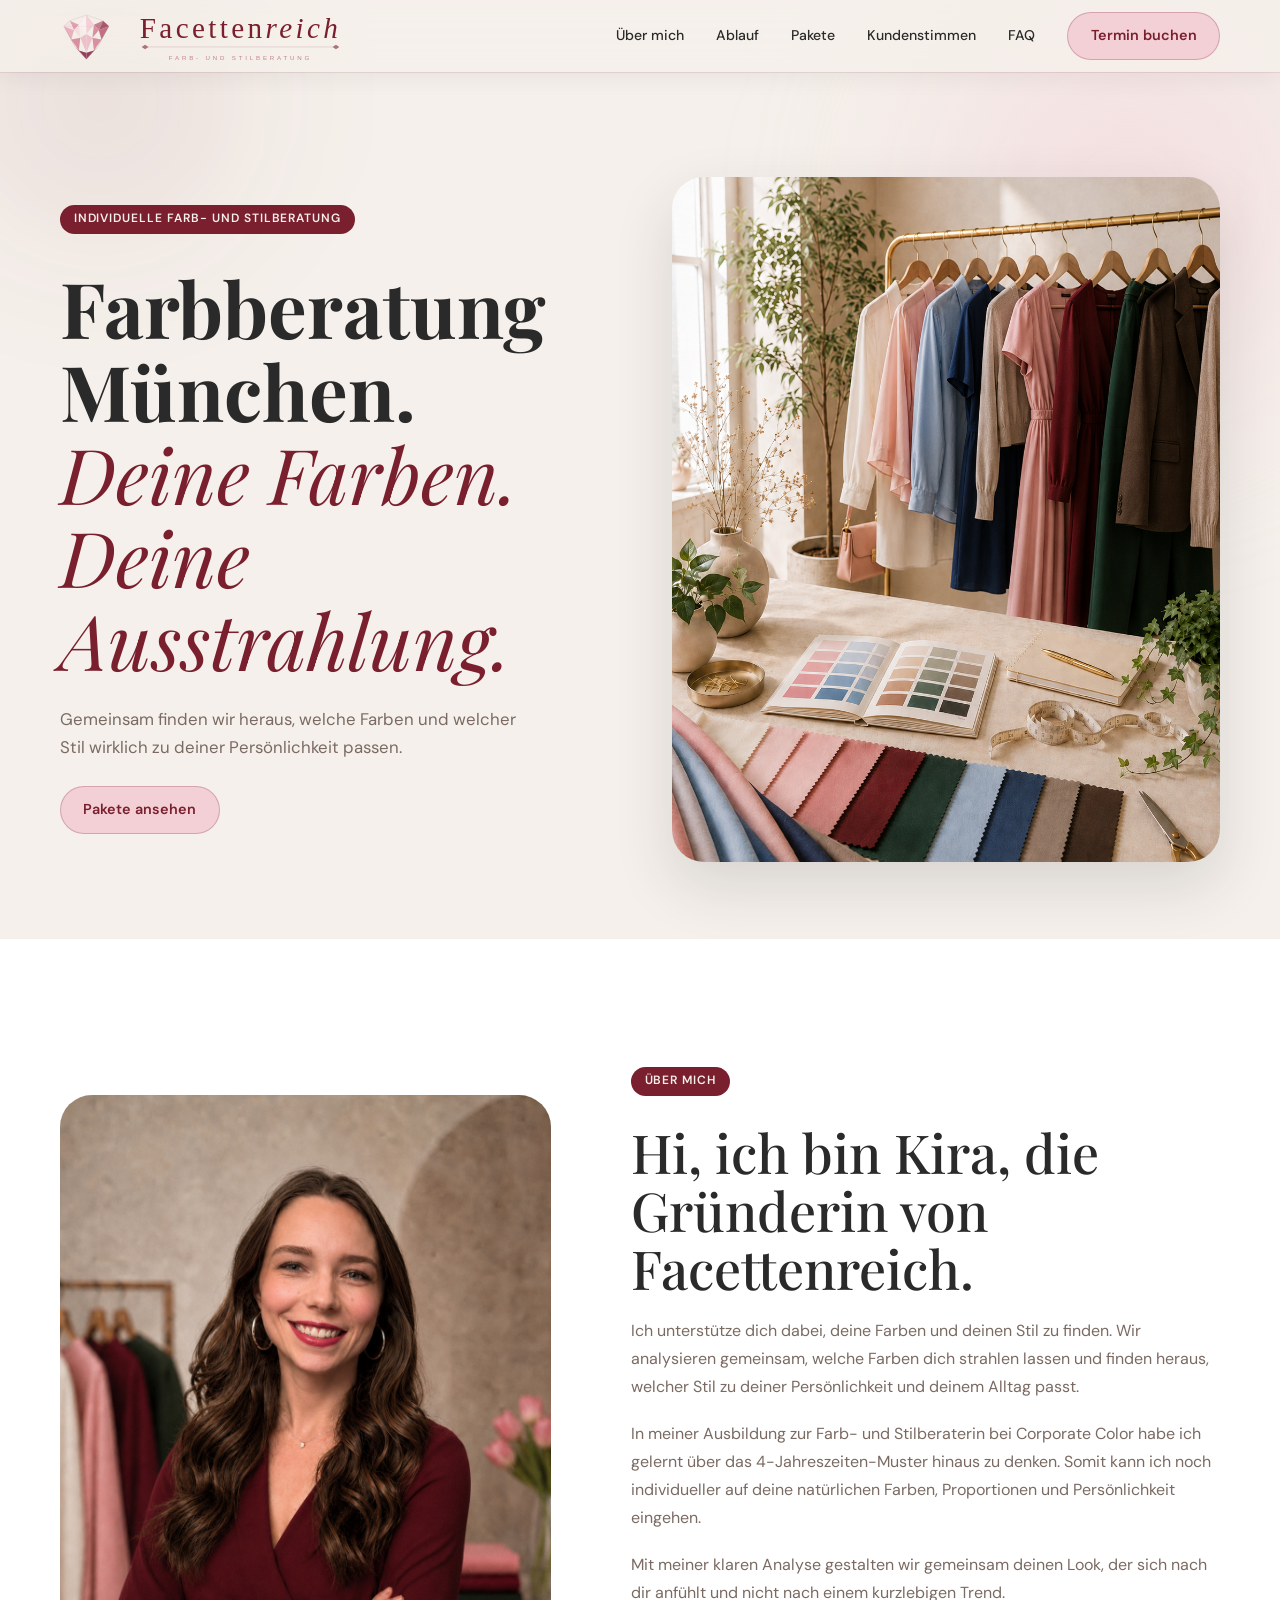
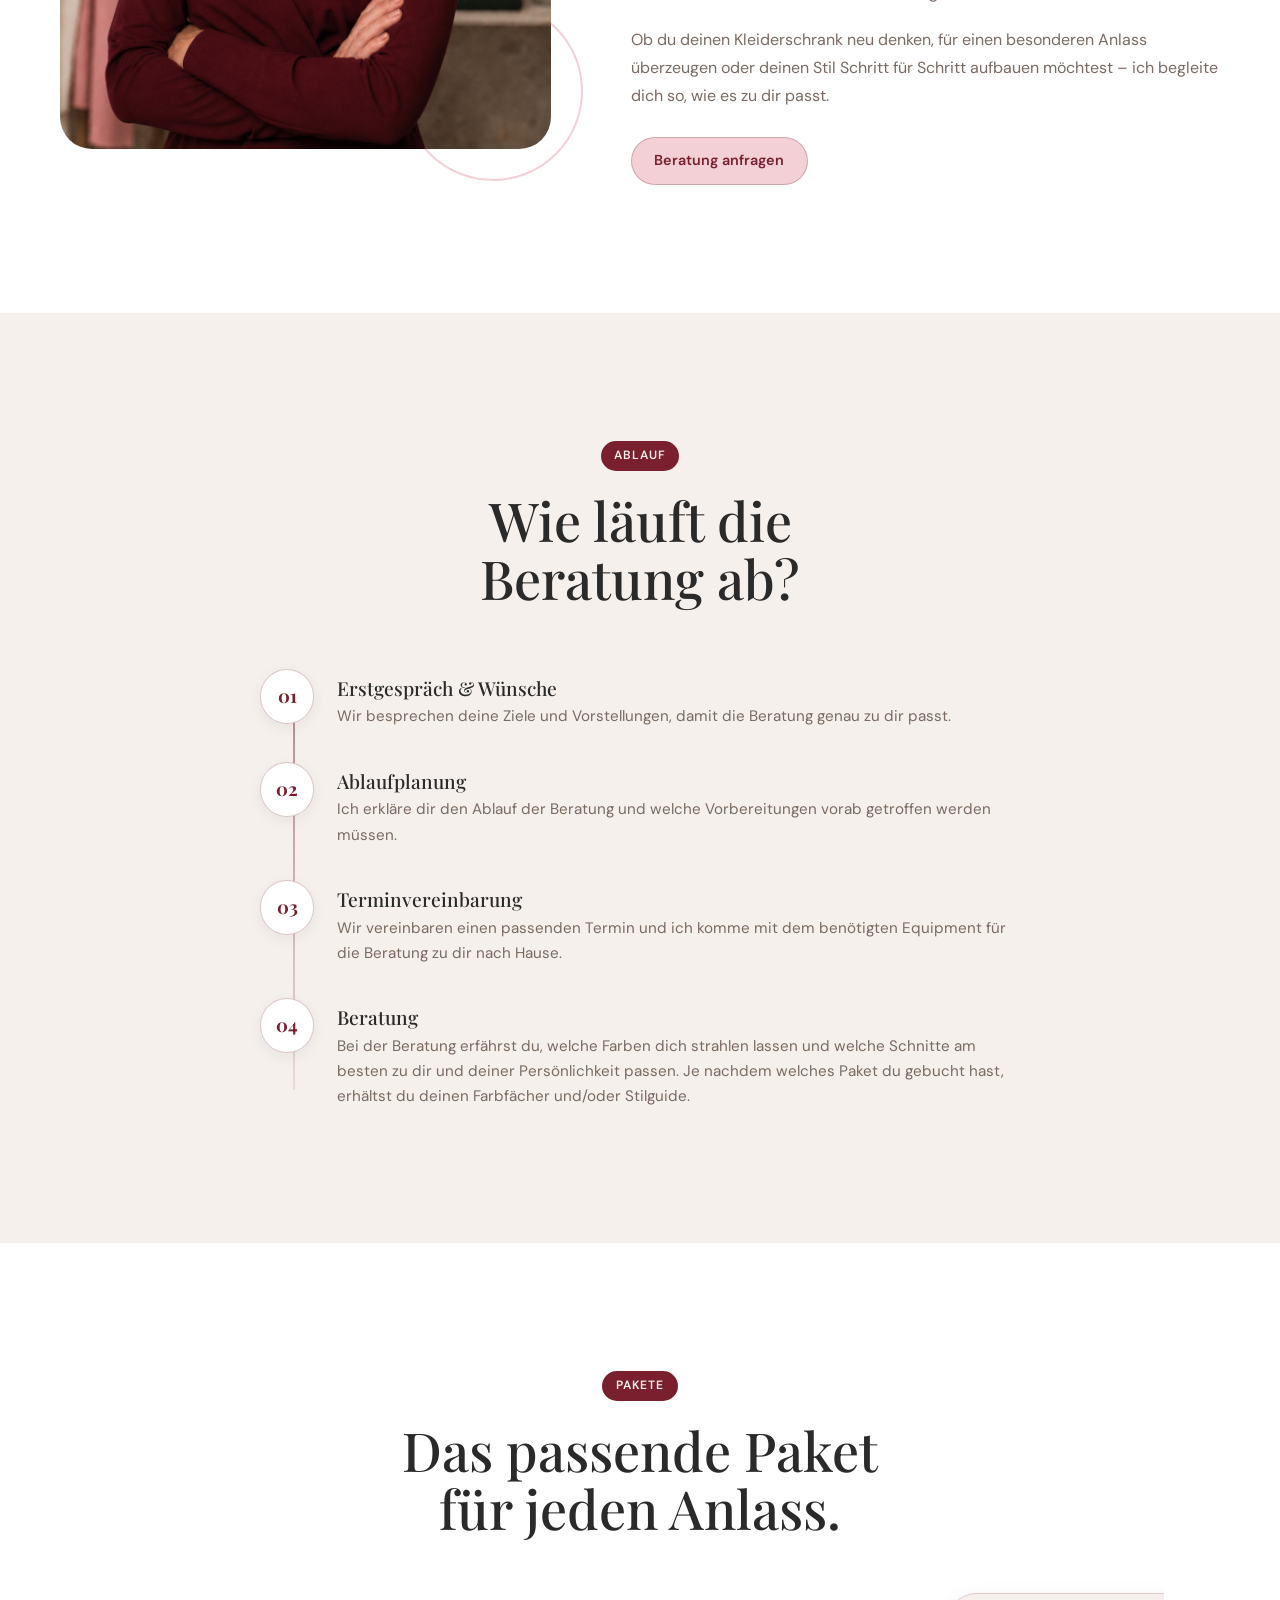
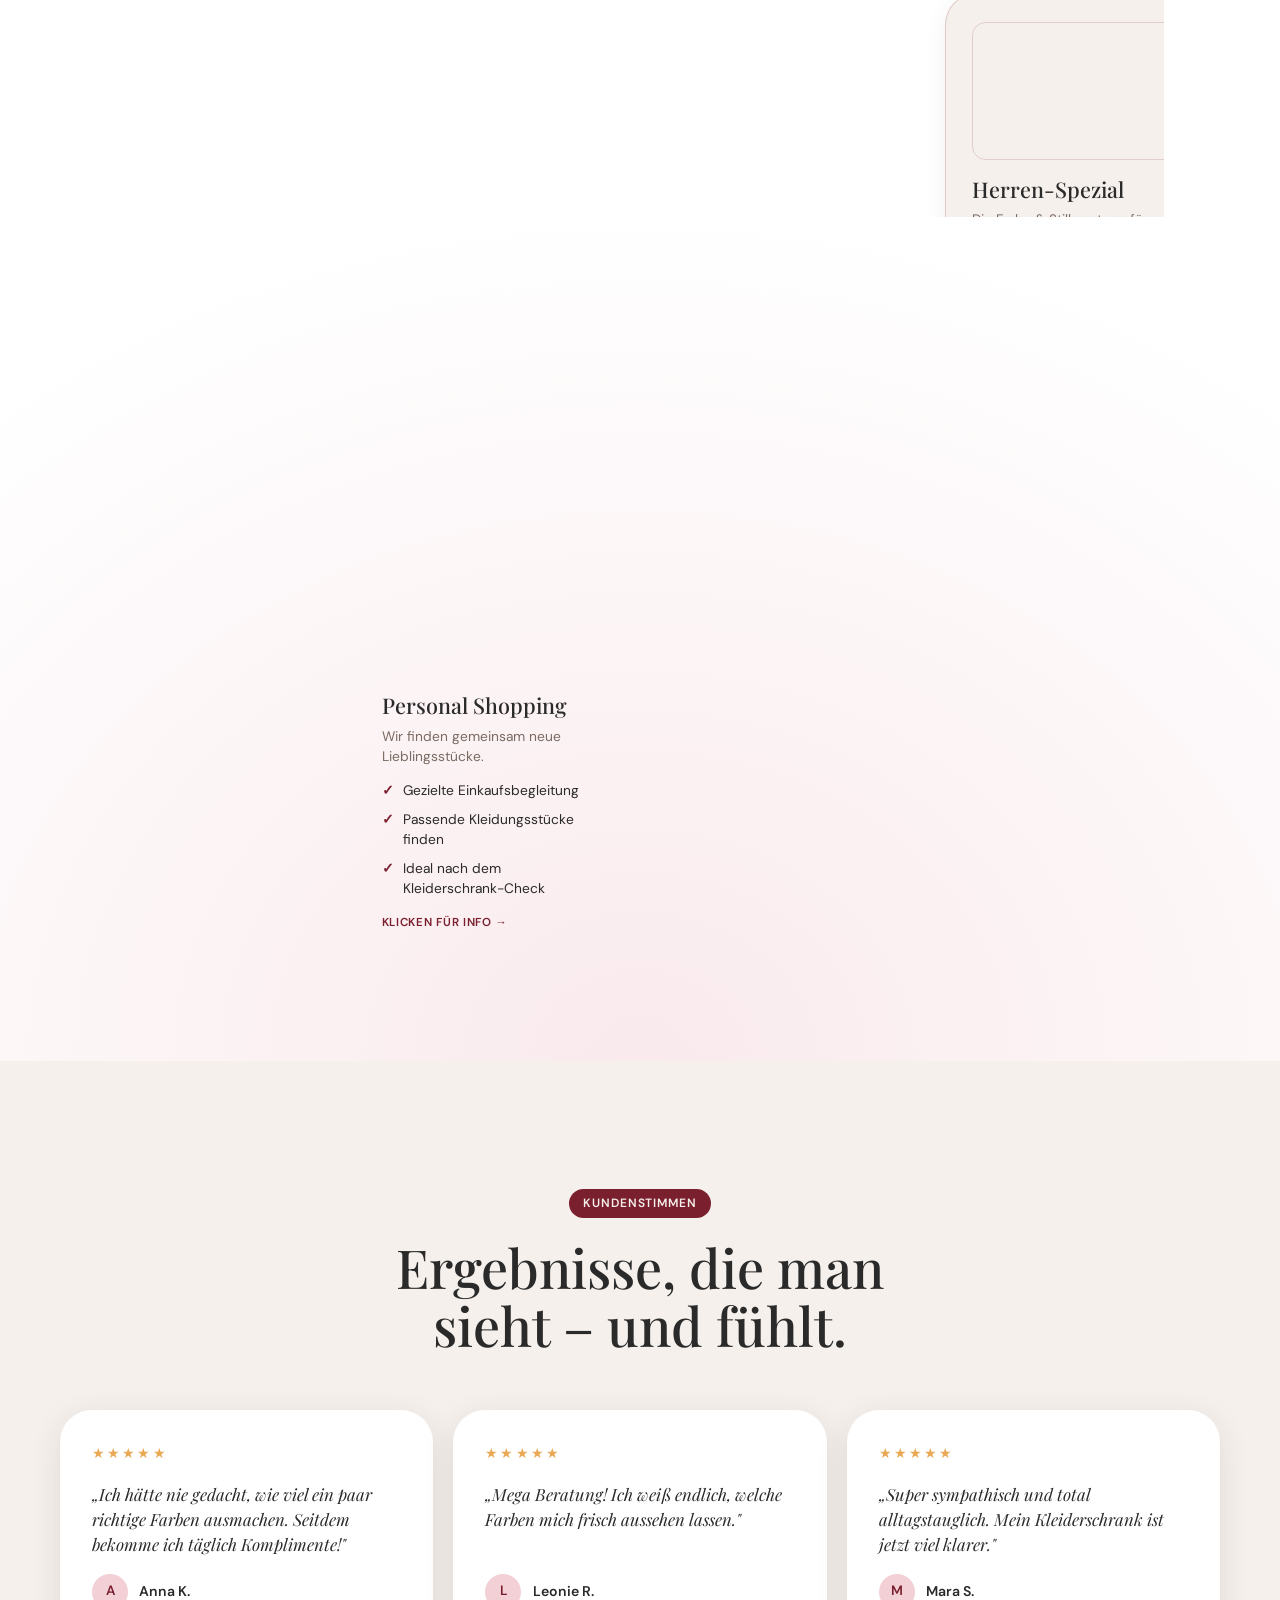
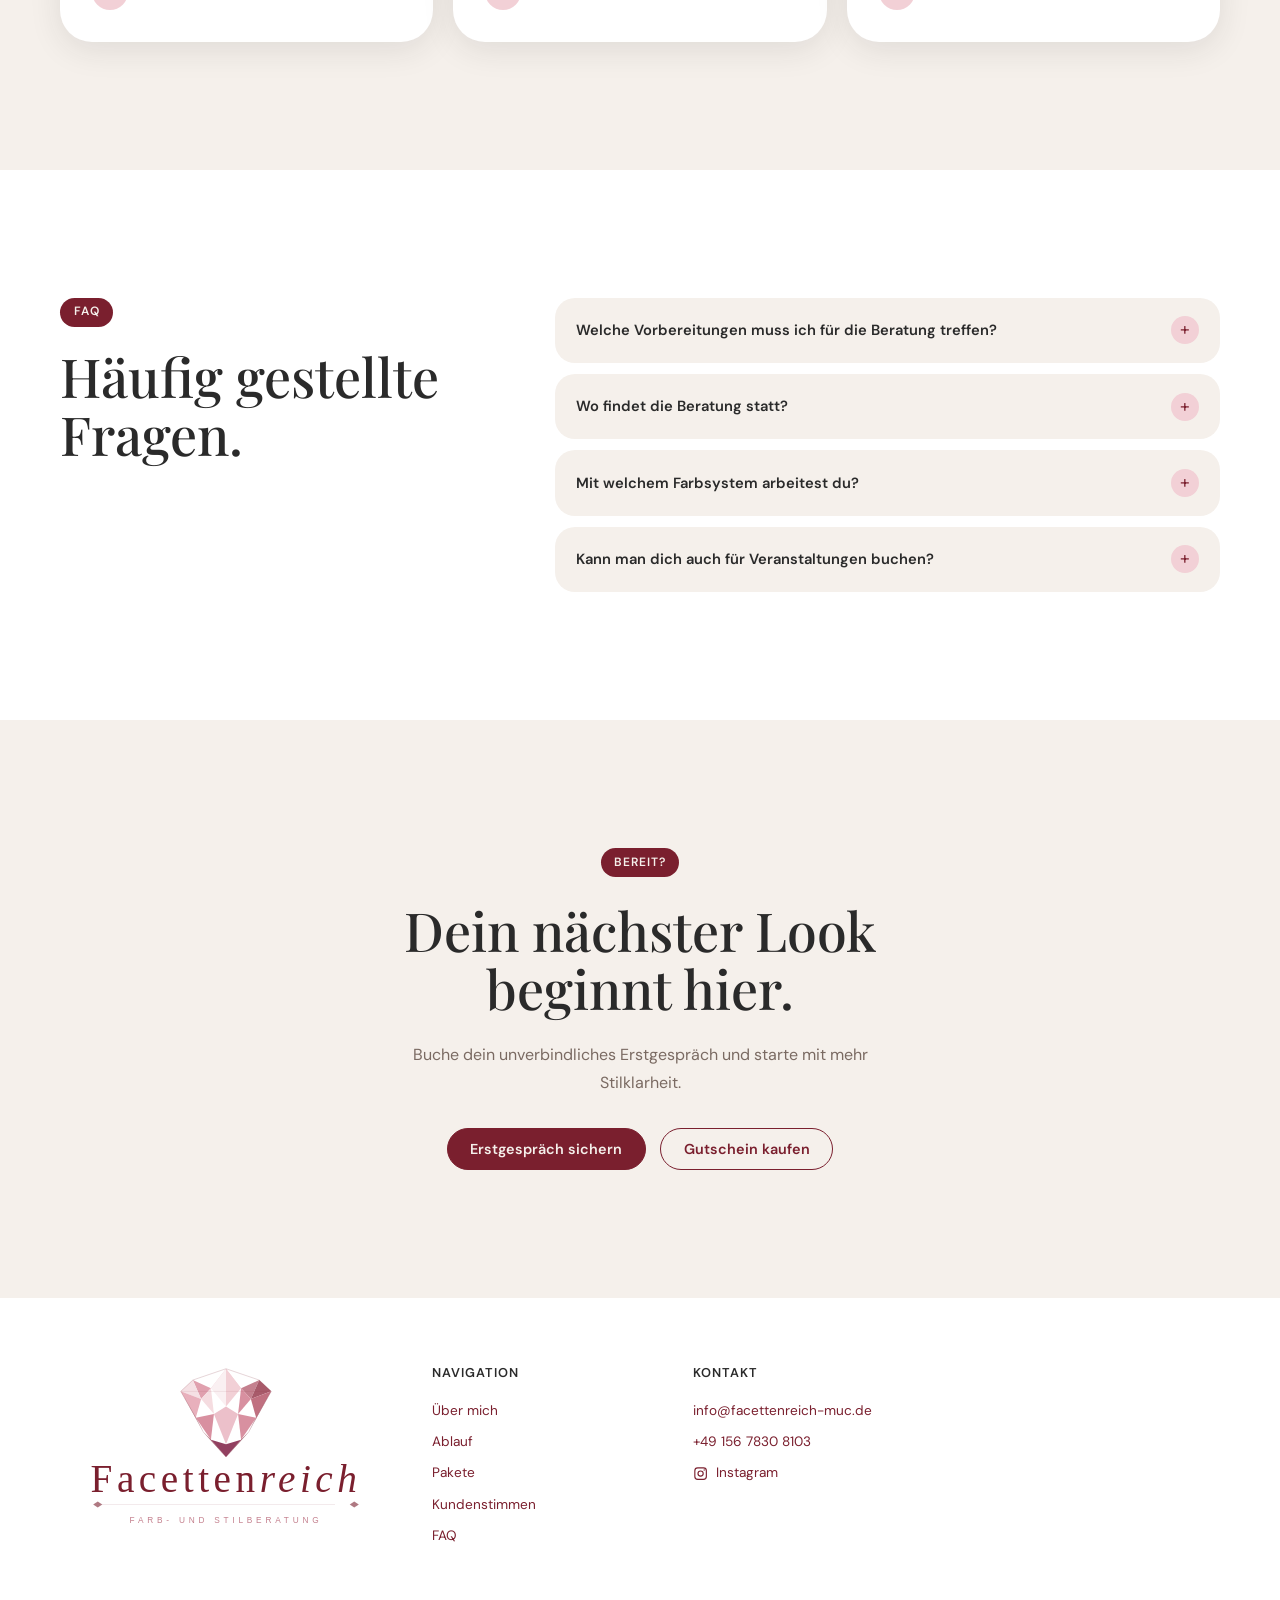
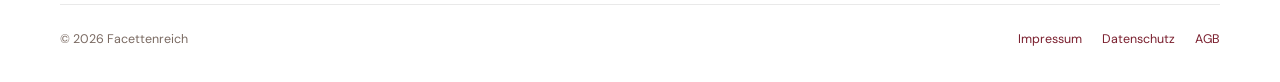
==== index.html @ 670d43af "H1 mit Keyword und Geo-Bezug für lokale Suche Die alte H1 ("Deine Farben. Deine Ausstrahlung.") enth" ====
<!DOCTYPE html>
<html lang="de">
  <head>
    <meta charset="UTF-8" />
    <meta name="viewport" content="width=device-width, initial-scale=1.0" />
    <title>Facettenreich – Farbberatung für deinen Stil | München</title>
    <meta name="description" content="Individuelle Farb- und Stilberatung in München. Kira Wimmers hilft dir, deine persönlichen Farben zu entdecken – mit Farbtyp-Analyse, Stilprofil und konkreten Outfits für deinen Alltag." />
    <meta name="robots" content="index, follow" />
    <meta name="author" content="Kira Wimmers" />
    <meta name="theme-color" content="#ffffff" />
    <link rel="canonical" href="https://www.facettenreich-muc.de/" />
    <link rel="alternate" hreflang="de-DE" href="https://www.facettenreich-muc.de/" />
    <link rel="alternate" hreflang="x-default" href="https://www.facettenreich-muc.de/" />

    <!-- Open Graph -->
    <meta property="og:type" content="website" />
    <meta property="og:url" content="https://www.facettenreich-muc.de/" />
    <meta property="og:site_name" content="Facettenreich" />
    <meta property="og:locale" content="de_DE" />
    <meta property="og:title" content="Facettenreich – Farbberatung für deinen Stil | München" />
    <meta property="og:description" content="Individuelle Farb- und Stilberatung in München. Kira Wimmers hilft dir, deine persönlichen Farben zu entdecken – mit Farbtyp-Analyse, Stilprofil und konkreten Outfits für deinen Alltag." />
    <meta property="og:image" content="https://www.facettenreich-muc.de/pics/header.png" />
    <meta property="og:image:width" content="1200" />
    <meta property="og:image:height" content="630" />
    <meta property="og:image:alt" content="Farbberatung mit Kira Wimmers – Facettenreich München" />

    <!-- Twitter Card -->
    <meta name="twitter:card" content="summary_large_image" />
    <meta name="twitter:title" content="Facettenreich – Farbberatung für deinen Stil | München" />
    <meta name="twitter:description" content="Individuelle Farb- und Stilberatung in München. Kira Wimmers hilft dir, deine persönlichen Farben zu entdecken – mit Farbtyp-Analyse, Stilprofil und konkreten Outfits für deinen Alltag." />
    <meta name="twitter:image" content="https://www.facettenreich-muc.de/pics/header.png" />

    <!-- Strukturierte Daten: LocalBusiness -->
    <script type="application/ld+json">
    {
      "@context": "https://schema.org",
      "@type": "LocalBusiness",
      "@id": "https://www.facettenreich-muc.de/#business",
      "name": "Facettenreich – Farb- und Stilberatung",
      "description": "Individuelle Farb- und Stilberatung in München. Kira Wimmers analysiert deinen Farbtyp und entwickelt ein Stilkonzept, das zu deiner Persönlichkeit und deinem Alltag passt.",
      "url": "https://www.facettenreich-muc.de",
      "image": "https://www.facettenreich-muc.de/pics/header.png",
      "logo": "https://www.facettenreich-muc.de/pics/facettenreich_logo.svg",
      "telephone": "+4915678308103",
      "email": "info@facettenreich-muc.de",
      "priceRange": "€€",
      "founder": {
        "@type": "Person",
        "name": "Kira Wimmers"
      },
      "address": {
        "@type": "PostalAddress",
        "streetAddress": "Steinheilstraße 3",
        "addressLocality": "München",
        "postalCode": "80333",
        "addressCountry": "DE"
      },
      "areaServed": {
        "@type": "City",
        "name": "München"
      },
      "openingHoursSpecification": {
        "@type": "OpeningHoursSpecification",
        "dayOfWeek": ["Monday", "Tuesday", "Wednesday", "Thursday", "Friday", "Saturday"],
        "description": "Termine nach Vereinbarung"
      },
      "sameAs": [
        "https://www.instagram.com/facettenreich_muc"
      ],
      "hasOfferCatalog": {
        "@type": "OfferCatalog",
        "name": "Beratungspakete",
        "itemListElement": [
          { "@type": "Offer", "itemOffered": { "@type": "Service", "name": "Farbberatung" } },
          { "@type": "Offer", "itemOffered": { "@type": "Service", "name": "Stilberatung" } },
          { "@type": "Offer", "itemOffered": { "@type": "Service", "name": "Farb- & Stilberatung" } },
          { "@type": "Offer", "itemOffered": { "@type": "Service", "name": "Herren-Spezial" } },
          { "@type": "Offer", "itemOffered": { "@type": "Service", "name": "Personal Shopping" } },
          { "@type": "Offer", "itemOffered": { "@type": "Service", "name": "Kleiderschrank-Check" } },
          { "@type": "Offer", "itemOffered": { "@type": "Service", "name": "Facettenreich Deluxe" } }
        ]
      }
    }
    </script>

    <!-- Strukturierte Daten: FAQPage -->
    <script type="application/ld+json">
    {
      "@context": "https://schema.org",
      "@type": "FAQPage",
      "mainEntity": [
        {
          "@type": "Question",
          "name": "Welche Vorbereitungen muss ich für die Beratung treffen?",
          "acceptedAnswer": {
            "@type": "Answer",
            "text": "Für eine Farbberatung ist es wichtig, dass du ungeschminkt bist. Außerdem sollte deine natürliche Haut- und Haarfarbe zu sehen sein. Wenn du gefärbte Haare hast, lasse bitte einen Ansatz von mind. 2 cm rauswachsen."
          }
        },
        {
          "@type": "Question",
          "name": "Wo findet die Beratung statt?",
          "acceptedAnswer": {
            "@type": "Answer",
            "text": "Die Beratung findet bei dir zu Hause statt. Ich bringe das erforderliche Equipment mit."
          }
        },
        {
          "@type": "Question",
          "name": "Mit welchem Farbsystem arbeitest du?",
          "acceptedAnswer": {
            "@type": "Answer",
            "text": "Ich arbeite mit einem professionellen System aus 9 Farbtypen und 60 Farbtüchern. Damit gehe ich über die 4-Jahreszeiten-Einteilung hinaus, da die meisten Menschen individuelle Farbmerkmale haben, die nicht klar in diese vier Kategorien einzuordnen sind."
          }
        },
        {
          "@type": "Question",
          "name": "Kann man dich auch für Veranstaltungen buchen?",
          "acceptedAnswer": {
            "@type": "Answer",
            "text": "Ja, ich biete mobile Farbberatung für Events, Feiern und Firmenveranstaltungen an. In einem gemeinsamen Gespräch gehe ich gerne auf deine individuellen Wünsche ein."
          }
        }
      ]
    }
    </script>

    <link rel="icon" href="pics/facettenreich_diamant.svg" type="image/svg+xml" />
    <link rel="preload" as="image" href="pics/header.png" />
    <link rel="stylesheet" href="styles.css" />
    <script defer src="script.js"></script>
  </head>
  <body>

    <!-- HEADER -->
    <header class="header" id="top">
      <div class="wrap header-inner">
        <a class="logo" href="#top" aria-label="Zum Seitenanfang scrollen">
          <img src="pics/facettenreich_diamant.svg" alt="" aria-hidden="true" class="logo-diamant" />
          <img src="pics/facettenreich_schrift.svg" alt="Facettenreich" class="logo-schrift" />
        </a>
        <button class="burger" aria-label="Menü" aria-expanded="false">
          <span></span><span></span>
        </button>
        <nav class="nav" id="nav">
          <a href="#about">Über mich</a>
          <a href="#features">Ablauf</a>
          <a href="#services">Pakete</a>
          <a href="#reviews">Kundenstimmen</a>
          <a href="#faq">FAQ</a>
        </nav>
        <a href="#contact" class="btn btn-pill header-cta">Termin buchen</a>
      </div>
    </header>

    <main>

      <!-- HERO -->
      <section class="hero">
        <div class="hero-blob" aria-hidden="true"></div>
        <div class="hero-blob hero-blob--2" aria-hidden="true"></div>
        <div class="wrap hero-inner">
          <div class="hero-text">
            <span class="tag">Individuelle Farb- und Stilberatung</span>
            <h1>Farbberatung München.<br><em>Deine Farben. Deine Ausstrahlung.</em></h1>
            <p>Gemeinsam finden wir heraus, welche Farben und welcher Stil wirklich zu deiner Persönlichkeit passen.</p>
            <div class="hero-actions">
              <a href="#services" class="btn btn-pill">Pakete ansehen</a>
            </div>
          </div>
          <div class="hero-visual">
            <div class="hero-card hero-card--main">
              <img src="pics/header.png" alt="Kira Wimmers bei der Farbberatung – Facettenreich München" />
            </div>
          </div>
        </div>
      </section>

      <!-- ABOUT -->
      <section class="section about" id="about">
        <div class="wrap about-grid">
          <div class="about-photo reveal">
            <div class="photo-frame">
              <div class="photo-inner">
                <img src="pics/aboutme.png" alt="Porträt der Gründerin von Facettenreich" class="about-photo-image" loading="lazy" decoding="async" width="600" height="800" />
              </div>
              <div class="photo-deco" aria-hidden="true"></div>
            </div>
          </div>
          <div class="about-copy reveal reveal--delay">
            <span class="tag tag--muted">Über mich</span>
            <h2>Hi, ich bin Kira, die Gründerin von Facettenreich.</h2>
            <p>Ich unterstütze dich dabei, deine Farben und deinen Stil zu finden. Wir analysieren gemeinsam, welche Farben dich strahlen lassen und finden heraus, welcher Stil zu deiner Persönlichkeit und deinem Alltag passt.</p>
            <p>In meiner Ausbildung zur Farb- und Stilberaterin bei Corporate Color habe ich gelernt über das 4-Jahreszeiten-Muster hinaus zu denken. Somit kann ich noch individueller auf deine natürlichen Farben, Proportionen und Persönlichkeit eingehen.</p>
            <p>Mit meiner klaren Analyse gestalten wir gemeinsam deinen Look, der sich nach dir anfühlt und nicht nach einem kurzlebigen Trend.</p>
            <p>Ob du deinen Kleiderschrank neu denken, für einen besonderen Anlass überzeugen oder deinen Stil Schritt für Schritt aufbauen möchtest – ich begleite dich so, wie es zu dir passt.</p>
            <div class="about-actions">
              <a href="#" class="btn btn-pill flip-anfrage" data-package="Allgemeine Beratung">Beratung anfragen</a>
            </div>
          </div>
        </div>
      </section>

      <!-- ABLAUF (vorher: features) -->
      <section class="section features" id="features">
        <div class="wrap">
          <div class="section-head reveal">
            <span class="tag tag--muted">Ablauf</span>
            <h2>Wie läuft die<br>Beratung ab?</h2>
          </div>
          <ol class="ablauf-list reveal">
            <li class="ablauf-item">
              <span class="ablauf-num">01</span>
              <div class="ablauf-text">
                <h3>Erstgespräch & Wünsche</h3>
                <p>Wir besprechen deine Ziele und Vorstellungen, damit die Beratung genau zu dir passt.</p>
              </div>
            </li>
            <li class="ablauf-item">
              <span class="ablauf-num">02</span>
              <div class="ablauf-text">
                <h3>Ablaufplanung</h3>
                <p>Ich erkläre dir den Ablauf der Beratung und welche Vorbereitungen vorab getroffen werden müssen.</p>
              </div>
            </li>
            <li class="ablauf-item">
              <span class="ablauf-num">03</span>
              <div class="ablauf-text">
                <h3>Terminvereinbarung</h3>
                <p>Wir vereinbaren einen passenden Termin und ich komme mit dem benötigten Equipment für die Beratung zu dir nach Hause.</p>
              </div>
            </li>
            <li class="ablauf-item">
              <span class="ablauf-num">04</span>
              <div class="ablauf-text">
                <h3>Beratung</h3>
                <p>Bei der Beratung erfährst du, welche Farben dich strahlen lassen und welche Schnitte am besten zu dir und deiner Persönlichkeit passen. Je nachdem welches Paket du gebucht hast, erhältst du deinen Farbfächer und/oder Stilguide.</p>
              </div>
            </li>
          </ol>
        </div>
      </section>

      <!-- PAKETE (vorher: Angebot) -->
      <section class="section services" id="services">
        <div class="wrap">
          <div class="section-head reveal">
            <span class="tag tag--muted">Pakete</span>
            <h2>Das passende Paket<br>für jeden Anlass.</h2>
          </div>
          <div class="flip-grid reveal">

            <!-- Farbberatung -->
            <div class="flip-card" data-package="Farbberatung">
              <div class="flip-inner">
                <div class="flip-front">
                  <div class="flip-front-content">
                    <img src="pics/farbberatung.png" alt="Farbberatung" class="flip-front-image" loading="lazy" decoding="async" />
                    <h3>Farbberatung</h3>
                    <p class="flip-front-tagline">Lerne, welche Farben dich strahlen lassen.</p>
                    <ul class="flip-front-list">
                      <li>Professionelle Farbtyp-Analyse</li>
                      <li>Klares Farbsystem für den Alltag</li>
                      <li>Farbfächer inklusive</li>
                    </ul>
                    <span class="flip-hint">Klicken für Info →</span>
                  </div>
                </div>
                <div class="flip-back">
                  <h3 class="flip-back-title">Farbberatung</h3>
                  <p class="flip-back-desc">Bei der Farbberatung wird dein Farbtyp analysiert und ich zeige dir, welche Töne dich strahlen lassen. Du gehst mit einem klaren Farbsystem und deinem Farbfächer nach Hause, sodass du deine Erkenntnisse sofort im Alltag anwenden kannst.</p>
                  <div class="flip-back-meta">
                    <span class="flip-back-price">Auf Anfrage</span>
                    <span class="flip-back-duration">90–120 Min. · inkl. Farbfächer</span>
                  </div>
                  <button type="button" class="btn btn-pill btn--accent flip-anfrage" data-package="Farbberatung">Anfragen</button>
                </div>
              </div>
            </div>

            <!-- Stilberatung -->
            <div class="flip-card" data-package="Stilberatung">
              <div class="flip-inner">
                <div class="flip-front">
                  <div class="flip-front-content">
                    <img src="pics/stilberatung.png" alt="Stilberatung" class="flip-front-image" loading="lazy" decoding="async" />
                    <h3>Stilberatung</h3>
                    <p class="flip-front-tagline">Lerne deinen perfekten Stil kennen.</p>
                    <ul class="flip-front-list">
                      <li>Figur- & Proportionsanalyse</li>
                      <li>Materialkunde & Stilrichtung</li>
                      <li>Klare Stilidentität</li>
                    </ul>
                    <span class="flip-hint">Klicken für Info →</span>
                  </div>
                </div>
                <div class="flip-back">
                  <h3 class="flip-back-title">Stilberatung</h3>
                  <p class="flip-back-desc">Wir verbinden Figur, Proportionen, Materialien und Stilrichtung zu einem stimmigen Gesamtbild. Das Ergebnis ist eine klare Stilidentität, die du im Alltag sofort nutzen kannst.</p>
                  <div class="flip-back-meta">
                    <span class="flip-back-price">Auf Anfrage</span>
                    <span class="flip-back-duration">90–120 Min. · inkl. persönlicher Stilguide</span>
                  </div>
                  <button type="button" class="btn btn-pill btn--accent flip-anfrage" data-package="Stilberatung">Anfragen</button>
                </div>
              </div>
            </div>

            <!-- Farb- und Stilberatung -->
            <div class="flip-card" data-package="Farb- & Stilberatung">
              <div class="flip-inner">
                <div class="flip-front flip-front--featured">
                  <div class="flip-front-content">
                    <img src="pics/farb_stil.png" alt="Farb- und Stilberatung" class="flip-front-image" loading="lazy" decoding="async" />
                    <h3>Farb- & Stilberatung</h3>
                    <p class="flip-front-tagline">Finde deine Farben und deinen Stil.</p>
                    <ul class="flip-front-list">
                      <li>Das optimale Gesamtpaket</li>
                      <li>Farben + Stilkonzept kombiniert</li>
                      <li>Auf deinen Alltag zugeschnitten</li>
                    </ul>
                    <span class="flip-hint">Klicken für Info →</span>
                  </div>
                </div>
                <div class="flip-back">
                  <h3 class="flip-back-title">Farb- & Stilberatung</h3>
                  <p class="flip-back-desc">Das optimale Gesamtpaket. Hier verbinden wir deine idealen Farben mit einem Stilkonzept, das zu deiner Figur, deinem Alltag und deiner Ausstrahlung passt.</p>
                  <div class="flip-back-meta">
                    <span class="flip-back-price">Auf Anfrage</span>
                    <span class="flip-back-duration">3–4 Std.</span>
                  </div>
                  <button type="button" class="btn btn-pill btn--accent flip-anfrage" data-package="Farb- & Stilberatung">Anfragen</button>
                </div>
              </div>
            </div>

            <!-- Herren-Spezial -->
            <div class="flip-card" data-package="Herren-Spezial">
              <div class="flip-inner">
                <div class="flip-front">
                  <div class="flip-front-content">
                    <img src="pics/herren.png" alt="Herren-Spezial" class="flip-front-image" loading="lazy" decoding="async" />
                    <h3>Herren-Spezial</h3>
                    <p class="flip-front-tagline">Die Farb- & Stilberatung für Männer.</p>
                    <ul class="flip-front-list">
                      <li>Business, Casual & Freizeit</li>
                      <li>Farbempfehlungen & Passformen</li>
                      <li>Kombinationsmöglichkeiten</li>
                    </ul>
                    <span class="flip-hint">Klicken für Info →</span>
                  </div>
                </div>
                <div class="flip-back">
                  <h3 class="flip-back-title">Herren-Spezial</h3>
                  <p class="flip-back-desc">Ob Business, smart casual oder Freizeit: Du erhältst Empfehlungen zu Farben, Passformen und Kombinationsmöglichkeiten – abgestimmt auf deinen Alltag.</p>
                  <div class="flip-back-meta">
                    <span class="flip-back-price">Auf Anfrage</span>
                    <span class="flip-back-duration">2–3 Std. · inkl. Farbfächer</span>
                  </div>
                  <button type="button" class="btn btn-pill btn--accent flip-anfrage" data-package="Herren-Spezial">Anfragen</button>
                </div>
              </div>
            </div>

            <!-- Kleiderschrank-Check -->
            <div class="flip-card" data-package="Kleiderschrank-Check">
              <div class="flip-inner">
                <div class="flip-front">
                  <div class="flip-front-content">
                    <span class="flip-badge flip-badge--soft">Add-on</span>
                    <img src="pics/schrank.png" alt="Kleiderschrank Check" class="flip-front-image" loading="lazy" decoding="async" />
                    <h3>Kleiderschrank-Check</h3>
                    <p class="flip-front-tagline">Dein Schrank: neu gedacht.</p>
                    <ul class="flip-front-list">
                      <li>Gemeinsam ausmisten & ordnen</li>
                      <li>Kleidungslücken erkennen</li>
                      <li>Neue Kombinationen entdecken</li>
                    </ul>
                    <span class="flip-hint">Klicken für Info →</span>
                  </div>
                </div>
                <div class="flip-back">
                  <h3 class="flip-back-title">Kleiderschrank-Check</h3>
                  <p class="flip-back-desc">Wir sortieren gemeinsam aus, erkennen Lücken und entdecken neue Kombinationen aus vorhandenen Teilen. So entsteht wieder Ordnung im Schrank und Klarheit beim täglichen Anziehen.</p>
                  <div class="flip-back-meta">
                    <span class="flip-back-price">Auf Anfrage</span>
                  </div>
                  <button type="button" class="btn btn-pill btn--accent flip-anfrage" data-package="Kleiderschrank-Check">Anfragen</button>
                </div>
              </div>
            </div>

            <!-- Personal Shopping -->
            <div class="flip-card" data-package="Personal Shopping">
              <div class="flip-inner">
                <div class="flip-front">
                  <div class="flip-front-content">
                    <span class="flip-badge flip-badge--soft">Add-on</span>
                    <img src="pics/shopping.png" alt="Personal Shopping" class="flip-front-image" loading="lazy" decoding="async" />
                    <h3>Personal Shopping</h3>
                    <p class="flip-front-tagline">Wir finden gemeinsam neue Lieblingsstücke.</p>
                    <ul class="flip-front-list">
                      <li>Gezielte Einkaufsbegleitung</li>
                      <li>Passende Kleidungsstücke finden</li>
                      <li>Ideal nach dem Kleiderschrank-Check</li>
                    </ul>
                    <span class="flip-hint">Klicken für Info →</span>
                  </div>
                </div>
                <div class="flip-back">
                  <h3 class="flip-back-title">Personal Shopping</h3>
                  <p class="flip-back-desc">Nachdem wir deine Farben und deinen Stil herausgearbeitet haben, gehen wir gemeinsam auf die Suche nach passenden Kleidungsstücken. Die perfekte Ergänzung zum Kleiderschrank-Check.</p>
                  <div class="flip-back-meta">
                    <span class="flip-back-price">Auf Anfrage</span>
                  </div>
                  <button type="button" class="btn btn-pill btn--accent flip-anfrage" data-package="Personal Shopping">Anfragen</button>
                </div>
              </div>
            </div>

            <!-- Sonderformate -->
            <div class="flip-card" data-package="Sonderformate">
              <div class="flip-inner">
                <div class="flip-front">
                  <div class="flip-front-content">
                    <span class="flip-badge flip-badge--soft">Spezial</span>
                    <img src="pics/jga.png" alt="Sonderformate" class="flip-front-image" loading="lazy" decoding="async" />
                    <h3>Sonderformate</h3>
                    <p class="flip-front-tagline">Gruppen- & Eventformate auf Maß.</p>
                    <ul class="flip-front-list">
                      <li>JGA & Mädelsabend</li>
                      <li>Mutter-Tochter-Tag</li>
                      <li>Firmenfeier & Team-Events</li>
                    </ul>
                    <span class="flip-hint">Klicken für Info →</span>
                  </div>
                </div>
                <div class="flip-back">
                  <h3 class="flip-back-title">Sonderformate</h3>
                  <p class="flip-back-desc">Ob JGA, Mädelsabend, Mutter-Tochter-Tag oder Firmenfeier: Auf Wunsch gestalte ich auch Gruppen- und Sonderformate. Dein Anlass ist besonders? Dann passt das Format sich an – nicht umgekehrt.</p>
                  <div class="flip-back-meta">
                    <span class="flip-back-price">Auf Anfrage</span>
                  </div>
                  <button type="button" class="btn btn-pill btn--accent flip-anfrage" data-package="Sonderformate">Anfragen</button>
                </div>
              </div>
            </div>

            <!-- Facettenreich Deluxe -->
            <div class="flip-card" data-package="Facettenreich Deluxe">
              <div class="flip-inner">
                <div class="flip-front flip-front--premium">
                  <div class="flip-front-content">
                    <span class="flip-badge">Premium</span>
                    <img src="pics/spezial.png" alt="Facettenreich Deluxe" class="flip-front-image" loading="lazy" decoding="async" />
                    <h3>Facettenreich Deluxe</h3>
                    <p class="flip-front-tagline">Das große Verwandlungspaket.</p>
                    <ul class="flip-front-list">
                      <li>Farb- & Stilanalyse</li>
                      <li>Kleiderschrank-Check</li>
                      <li>Persönliche Einkaufsbegleitung</li>
                    </ul>
                    <span class="flip-hint">Klicken für Info →</span>
                  </div>
                </div>
                <div class="flip-back">
                  <h3 class="flip-back-title">Facettenreich Deluxe</h3>
                  <p class="flip-back-desc">Dein Komplettprogramm für einen neuen Auftritt. Farb- & Stilanalyse, Kleiderschrank-Check und persönliche Einkaufsbegleitung – verteilt auf 3 Termine, damit alles in Ruhe wirken kann.</p>
                  <div class="flip-back-meta">
                    <span class="flip-back-price">Auf Anfrage</span>
                    <span class="flip-back-duration">3 Termine · ca. 8–10 Std. · inkl. Farbfächer, Stilguide & Einkaufsbegleitung</span>
                  </div>
                  <button type="button" class="btn btn-pill btn--accent flip-anfrage" data-package="Facettenreich Deluxe">Anfragen</button>
                </div>
              </div>
            </div>

          </div>
        </div>
      </section>

      <!-- TESTIMONIALS -->
      <section class="section reviews" id="reviews">
        <div class="wrap">
          <div class="section-head reveal">
            <span class="tag tag--muted">Kundenstimmen</span>
            <h2>Ergebnisse, die man<br>sieht – und fühlt.</h2>
          </div>
          <div class="reviews-grid">
            <article class="review-card reveal">
              <p class="stars">★★★★★</p>
              <blockquote>„Ich hätte nie gedacht, wie viel ein paar richtige Farben ausmachen. Seitdem bekomme ich täglich Komplimente!"</blockquote>
              <div class="review-author">
                <div class="review-avatar">A</div>
                <div>
                  <strong>Anna K.</strong>
                </div>
              </div>
            </article>
            <article class="review-card reveal reveal--delay">
              <p class="stars">★★★★★</p>
              <blockquote>„Mega Beratung! Ich weiß endlich, welche Farben mich frisch aussehen lassen."</blockquote>
              <div class="review-author">
                <div class="review-avatar">L</div>
                <div>
                  <strong>Leonie R.</strong>
                </div>
              </div>
            </article>
            <article class="review-card reveal reveal--delay2">
              <p class="stars">★★★★★</p>
              <blockquote>„Super sympathisch und total alltagstauglich. Mein Kleiderschrank ist jetzt viel klarer."</blockquote>
              <div class="review-author">
                <div class="review-avatar">M</div>
                <div>
                  <strong>Mara S.</strong>
                </div>
              </div>
            </article>
          </div>
        </div>
      </section>

      <!-- FAQ -->
      <section class="section faq" id="faq">
        <div class="wrap faq-inner">
          <div class="section-head section-head--left reveal">
            <span class="tag tag--muted">FAQ</span>
            <h2>Häufig gestellte<br>Fragen.</h2>
          </div>
          <div class="faq-list">
            <details class="reveal">
              <summary>Welche Vorbereitungen muss ich für die Beratung treffen?</summary>
              <p>Für eine Farbberatung ist es wichtig, dass du ungeschminkt bist. Außerdem sollte deine natürliche Haut- und Haarfarbe zu sehen sein. Wenn du gefärbte Haare hast, lasse bitte einen Ansatz von mind. 2cm rauswachsen.</p>
            </details>
            <details class="reveal">
              <summary>Wo findet die Beratung statt?</summary>
              <p>Die Beratung findet bei dir zu Hause statt. Ich bringe das erforderliche Equipment mit.</p>
            </details>
            <details class="reveal">
              <summary>Mit welchem Farbsystem arbeitest du?</summary>
              <p>Ich arbeite mit einem professionellen System aus 9 Farbtypen und 60 Farbtüchern. Damit gehe ich über die 4-Jahreszeiten-Einteilung hinaus, da die meisten Menschen individuelle Farbmerkmale haben, die nicht klar in diese vier Kategorien einzuordnen sind.</p>
            </details>
            <details class="reveal">
              <summary>Kann man dich auch für Veranstaltungen buchen?</summary>
              <p>Ja, ich biete mobile Farbberatung für Events, Feiern und Firmenveranstaltungen an. In einem gemeinsamen Gespräch gehe ich gerne auf deine individuellen Wünsche ein.</p>
            </details>
          </div>
        </div>
      </section>

      <!-- FINAL CTA -->
      <section class="cta-section" id="contact">
        <div class="cta-blob" aria-hidden="true"></div>
        <div class="wrap cta-inner">
          <span class="tag">Bereit?</span>
          <h2>Dein nächster Look<br>beginnt hier.</h2>
          <p>Buche dein unverbindliches Erstgespräch und starte mit mehr Stilklarheit.</p>
          <div class="cta-actions">
            <button type="button" class="btn btn-pill btn--dark flip-anfrage" id="open-contact-modal" data-package="Erstgespräch">Erstgespräch sichern</button>
            <button type="button" class="btn btn-pill btn--ghost-light flip-anfrage" data-package="Gutschein">Gutschein kaufen</button>
          </div>
        </div>
      </section>

    </main>

    <!-- ANFRAGE MODAL (Auswahl Kontaktart) -->
    <div class="modal" id="anfrage-modal" aria-hidden="true">
      <div class="modal-backdrop" data-close-anfrage></div>
      <section class="modal-card modal-card--anfrage" role="dialog" aria-modal="true" aria-labelledby="anfrage-modal-title">
        <button type="button" class="modal-close" aria-label="Schließen" data-close-anfrage>×</button>
        <h3 id="anfrage-modal-title">Anfrage für<br><em id="anfrage-paket-name">Paket</em></h3>
        <p>Wie möchtest du Kontakt aufnehmen?</p>
        <div class="anfrage-options">
          <button type="button" class="anfrage-option" data-anfrage-method="mail">
            <span class="anfrage-option-icon" aria-hidden="true">✉</span>
            <span class="anfrage-option-text">
              <strong>Per E-Mail</strong>
              <span>Über das Kontaktformular</span>
            </span>
          </button>
          <button type="button" class="anfrage-option" data-anfrage-method="phone">
            <span class="anfrage-option-icon" aria-hidden="true">☎</span>
            <span class="anfrage-option-text">
              <strong>Per Telefon</strong>
              <span id="anfrage-phone-label">Nummer anzeigen</span>
            </span>
          </button>
          <button type="button" class="anfrage-option" data-anfrage-method="whatsapp">
            <span class="anfrage-option-icon anfrage-option-icon--whatsapp" aria-hidden="true">
              <svg viewBox="0 0 24 24" width="22" height="22" fill="currentColor"><path d="M.057 24l1.687-6.163a11.867 11.867 0 0 1-1.587-5.946C.16 5.335 5.495 0 12.05 0a11.817 11.817 0 0 1 8.413 3.488 11.824 11.824 0 0 1 3.48 8.414c-.003 6.557-5.338 11.892-11.893 11.892a11.9 11.9 0 0 1-5.683-1.448L.057 24zm6.597-3.807c1.676.995 3.276 1.591 5.392 1.592 5.448 0 9.886-4.434 9.889-9.885.002-5.462-4.415-9.89-9.881-9.892-5.452 0-9.887 4.434-9.889 9.884a9.86 9.86 0 0 0 1.51 5.26l-.999 3.648 3.978-.607zm11.387-5.464c-.074-.124-.272-.198-.57-.347-.297-.149-1.758-.868-2.031-.967-.272-.099-.47-.149-.669.149-.198.297-.768.967-.941 1.165-.173.198-.347.223-.644.074-.297-.149-1.255-.462-2.39-1.475-.883-.788-1.48-1.761-1.653-2.059-.173-.297-.018-.458.13-.606.134-.133.297-.347.446-.521.151-.172.2-.296.3-.495.099-.198.05-.372-.025-.521-.075-.148-.669-1.611-.916-2.206-.242-.579-.487-.501-.669-.51l-.57-.01c-.198 0-.52.074-.792.372s-1.04 1.016-1.04 2.479 1.065 2.876 1.213 3.074c.149.198 2.095 3.2 5.076 4.487.71.306 1.263.489 1.694.626.712.226 1.36.194 1.872.118.571-.085 1.758-.719 2.006-1.413.248-.695.248-1.29.173-1.414z"/></svg>
            </span>
            <span class="anfrage-option-text">
              <strong>Per WhatsApp</strong>
              <span>Direkt eine Nachricht senden</span>
            </span>
          </button>
        </div>
        <div class="anfrage-phone" id="anfrage-phone" hidden>
          <p class="anfrage-phone-label">Du erreichst mich unter:</p>
          <a href="tel:+4915678308103" class="anfrage-phone-number">+49 156 78308103</a>
        </div>
      </section>
    </div>

    <!-- CONTACT MODAL -->
    <div class="modal" id="contact-modal" aria-hidden="true">
      <div class="modal-backdrop" data-close-modal></div>
      <section class="modal-card" role="dialog" aria-modal="true" aria-labelledby="contact-modal-title">
        <button type="button" class="modal-close" aria-label="Kontaktformular schließen" data-close-modal>×</button>
        <h3 id="contact-modal-title">Erstgespräch anfragen</h3>
        <p>Fülle kurz das Formular aus – ich melde mich zeitnah bei dir.</p>

        <form class="contact-form" id="contact-form">
          <label for="contact-name">Name*</label>
          <input id="contact-name" name="name" type="text" required />

          <label for="contact-email">E-Mail*</label>
          <input id="contact-email" name="email" type="email" required />

          <label for="contact-phone">Telefon</label>
          <input id="contact-phone" name="phone" type="tel" />

          <label for="contact-message">Nachricht*</label>
          <textarea id="contact-message" name="message" rows="4" required></textarea>

          <label class="checkbox-row">
            <input type="checkbox" name="consent" required />
            <span>Ich stimme der Verarbeitung meiner Daten gemäß der <a href="datenschutz.html" target="_blank" rel="noopener noreferrer">Datenschutzerklärung</a> zu.</span>
          </label>

          <button type="submit" class="btn btn-pill btn--dark" id="contact-submit">Absenden</button>
          <p class="contact-success" id="contact-success" hidden>Danke! Deine Anfrage wurde erfolgreich gesendet. Ich melde mich bald bei dir.</p>
          <p class="contact-error" id="contact-error" hidden>Es ist ein Fehler aufgetreten. Bitte versuche es erneut oder schreibe mir direkt an <a href="mailto:info@facettenreich-muc.de">info@facettenreich-muc.de</a>.</p>
        </form>
      </section>
    </div>

    <!-- FOOTER -->
    <footer class="footer">
      <div class="wrap footer-inner">
        <div class="footer-brand">
          <a class="logo" href="#top">
            <img src="pics/facettenreich_logo.svg" alt="Facettenreich" class="footer-logo-img" />
          </a>
        </div>
        <div class="footer-col">
          <h4>Navigation</h4>
          <a href="#about">Über mich</a>
          <a href="#features">Ablauf</a>
          <a href="#services">Pakete</a>
          <a href="#reviews">Kundenstimmen</a>
          <a href="#faq">FAQ</a>
        </div>
        <div class="footer-col">
          <h4>Kontakt</h4>
          <a href="mailto:info@facettenreich-muc.de">info@facettenreich-muc.de</a>
          <a href="tel:+4915678308103">+49 156 7830 8103</a>
          <a href="https://www.instagram.com/facettenreich_muc" target="_blank" rel="noreferrer" class="contact-social-link" aria-label="Instagram von Facettenreich (öffnet in neuem Tab)">
            <span class="social-icon" aria-hidden="true">
              <svg viewBox="0 0 24 24" role="img" focusable="false">
                <path d="M7.5 2h9A5.5 5.5 0 0 1 22 7.5v9a5.5 5.5 0 0 1-5.5 5.5h-9A5.5 5.5 0 0 1 2 16.5v-9A5.5 5.5 0 0 1 7.5 2Zm0 1.8A3.7 3.7 0 0 0 3.8 7.5v9a3.7 3.7 0 0 0 3.7 3.7h9a3.7 3.7 0 0 0 3.7-3.7v-9a3.7 3.7 0 0 0-3.7-3.7h-9Zm10.2 1.4a1.1 1.1 0 1 1 0 2.2 1.1 1.1 0 0 1 0-2.2ZM12 7a5 5 0 1 1 0 10 5 5 0 0 1 0-10Zm0 1.8a3.2 3.2 0 1 0 0 6.4 3.2 3.2 0 0 0 0-6.4Z"/>
              </svg>
            </span>
            <span>Instagram</span>
          </a>
        </div>
      </div>
      <div class="wrap footer-bottom">
        <small>© 2026 Facettenreich</small>
        <div class="legal">
          <a href="impressum.html">Impressum</a>
          <a href="datenschutz.html">Datenschutz</a>
          <a href="agb.html">AGB</a>
        </div>
      </div>
    </footer>

    <button type="button" class="back-to-top" id="back-to-top" aria-label="Zurück nach oben">
      ↑
    </button>

  </body>
</html>
---- styles.css ----
/* =============================================
   FACETTENREICH – Bordeaux-Palette
   Farben: Bordeaux + Cremeweiß
   Fonts: Playfair Display + DM Sans
   ============================================= */

@font-face {
  font-family: 'DM Sans';
  src: url('assets/fonts/dm-sans-v17-latin-300.woff2') format('woff2');
  font-style: normal;
  font-weight: 300;
  font-display: swap;
}

@font-face {
  font-family: 'DM Sans';
  src: url('assets/fonts/dm-sans-v17-latin-regular.woff2') format('woff2');
  font-style: normal;
  font-weight: 400;
  font-display: swap;
}

@font-face {
  font-family: 'DM Sans';
  src: url('assets/fonts/dm-sans-v17-latin-500.woff2') format('woff2');
  font-style: normal;
  font-weight: 500;
  font-display: swap;
}

@font-face {
  font-family: 'DM Sans';
  src: url('assets/fonts/dm-sans-v17-latin-600.woff2') format('woff2');
  font-style: normal;
  font-weight: 600;
  font-display: swap;
}

@font-face {
  font-family: 'Playfair Display';
  src: url('assets/fonts/playfair-display-v40-latin-regular.woff2') format('woff2');
  font-style: normal;
  font-weight: 400;
  font-display: swap;
}

@font-face {
  font-family: 'Playfair Display';
  src: url('assets/fonts/playfair-display-v40-latin-500.woff2') format('woff2');
  font-style: normal;
  font-weight: 500;
  font-display: swap;
}

@font-face {
  font-family: 'Playfair Display';
  src: url('assets/fonts/playfair-display-v40-latin-700.woff2') format('woff2');
  font-style: normal;
  font-weight: 700;
  font-display: swap;
}

@font-face {
  font-family: 'Playfair Display';
  src: url('assets/fonts/playfair-display-v40-latin-italic.woff2') format('woff2');
  font-style: italic;
  font-weight: 400;
  font-display: swap;
}

@font-face {
  font-family: 'Playfair Display';
  src: url('assets/fonts/playfair-display-v40-latin-500italic.woff2') format('woff2');
  font-style: italic;
  font-weight: 500;
  font-display: swap;
}

:root {
  /* Farben – Bordeaux-Palette */
  --cream:          #F5F0EB;
  --bordeaux:       #7A1F2E;
  --bordeaux-light: #C4808E;
  --bordeaux-pale:  #F2D0D6;
  --text-dark:      #2A2A2A;
  --text-muted:     #7A6A62;
  --white:          #ffffff;

  --radius:    20px;
  --radius-lg: 32px;
  --shadow:    0 8px 32px rgba(42, 42, 42, 0.10);
  --shadow-lg: 0 24px 60px rgba(42, 42, 42, 0.14);
}

*, *::before, *::after { box-sizing: border-box; }
html, body { margin: 0; padding: 0; }

body {
  font-family: 'DM Sans', sans-serif;
  background: var(--cream);
  color: var(--text-dark);
  line-height: 1.65;
  -webkit-font-smoothing: antialiased;
}

img { max-width: 100%; display: block; }
a { color: inherit; text-decoration: none; }

.sr-only {
  position: absolute; width: 1px; height: 1px;
  padding: 0; margin: -1px; overflow: hidden;
  clip: rect(0,0,0,0); white-space: nowrap; border: 0;
}

/* ── Layout ─────────────────────────────── */
.wrap {
  width: min(1160px, calc(100% - 2.5rem));
  margin-inline: auto;
}

.section {
  padding: clamp(5rem, 10vw, 9rem) 0;
}

/* ── Typography ─────────────────────────── */
h1, h2, h3 {
  font-family: 'Playfair Display', serif;
  line-height: 1.08;
  margin: 0;
  color: var(--text-dark);
}

h1 { font-size: clamp(2.8rem, 6vw, 5.2rem); font-weight: 700; }
h2 { font-size: clamp(2rem, 4.2vw, 3.6rem); font-weight: 500; }
h3 { font-size: 1.35rem; font-weight: 500; }

em {
  font-style: italic;
  color: var(--bordeaux);
  font-weight: 400;
}

p { margin: 0; }

/* ── Tags / Labels ──────────────────────── */
.tag {
  display: inline-flex;
  align-items: center;
  gap: 0.45rem;
  background: var(--bordeaux);
  color: var(--cream);
  border-radius: 999px;
  padding: 0.3rem 0.85rem;
  font-size: 0.75rem;
  font-weight: 600;
  letter-spacing: 0.08em;
  text-transform: uppercase;
  width: fit-content;
}

.tag--muted {
  background: var(--bordeaux);
  color: var(--cream);
}

/* ── Buttons ────────────────────────────── */
.btn {
  display: inline-flex;
  align-items: center;
  justify-content: center;
  gap: 0.4rem;
  border: none;
  cursor: pointer;
  font-family: 'DM Sans', sans-serif;
  font-weight: 600;
  font-size: 0.9rem;
  transition: transform 200ms ease, box-shadow 200ms ease, background 200ms ease;
}

.btn:hover { transform: translateY(-2px); }

.btn-pill {
  border-radius: 999px;
  padding: 0.7rem 1.4rem;
  background: var(--bordeaux-pale);
  color: var(--bordeaux);
  border: 1px solid rgba(122, 31, 46, 0.25);
}

.btn-pill:hover {
  background: var(--bordeaux);
  color: var(--cream);
  box-shadow: 0 8px 24px rgba(122,31,46,0.35);
}

.btn--dark {
  background: var(--bordeaux);
  color: var(--cream);
  border-color: var(--bordeaux);
}

.btn--dark:hover {
  background: var(--bordeaux);
  filter: brightness(0.88);
  box-shadow: 0 8px 24px rgba(122,31,46,0.35);
}

.btn--light {
  background: rgba(255,255,255,0.92);
  color: var(--text-dark);
  border-color: rgba(255,255,255,0.6);
}

.btn--outline {
  background: transparent;
  color: var(--text-dark);
  border: 1.5px solid rgba(42,42,42,0.22);
}

.btn--outline:hover {
  background: var(--bordeaux);
  color: var(--cream);
}

.btn-text {
  background: none;
  color: var(--text-muted);
  padding: 0.7rem 0;
  font-weight: 500;
  font-size: 0.9rem;
  border: none;
  transition: color 200ms ease;
}

.btn-text:hover { color: var(--bordeaux); transform: none; }

/* ── Scroll Reveal ──────────────────────── */
.reveal {
  opacity: 0;
  transform: translateY(28px);
  transition: opacity 600ms cubic-bezier(0.22,1,0.36,1),
              transform 600ms cubic-bezier(0.22,1,0.36,1);
}
.reveal.visible { opacity: 1; transform: translateY(0); }
.reveal--delay  { transition-delay: 90ms; }
.reveal--delay2 { transition-delay: 180ms; }
.reveal--delay3 { transition-delay: 270ms; }

/* ── HEADER ─────────────────────────────── */
.header {
  position: fixed;
  inset: 0 0 auto 0;
  z-index: 200;
  transform: translateY(0);
  opacity: 1;
  pointer-events: auto;
  background: rgba(245, 240, 235, 0.75);
  backdrop-filter: blur(20px) saturate(1.4);
  -webkit-backdrop-filter: blur(20px) saturate(1.4);
  box-shadow: 0 1px 0 rgba(122,31,46,0.10), 0 4px 24px rgba(42,42,42,0.07);
  transition: background 250ms ease, box-shadow 250ms ease;
}

.header.scrolled {
  background: rgba(245, 240, 235, 0.88);
  box-shadow: 0 1px 0 rgba(122,31,46,0.16), 0 4px 24px rgba(42,42,42,0.10);
}

.header-inner {
  display: flex;
  align-items: center;
  gap: 2rem;
  min-height: 72px;
}

.logo {
  font-family: 'Playfair Display', serif;
  font-size: 1.45rem;
  font-weight: 700;
  display: inline-flex;
  align-items: center;
  gap: 0.5rem;
  letter-spacing: -0.01em;
  margin-right: auto;
}

.logo-diamant {
  height: 48px;
  width: auto;
  flex-shrink: 0;
}

.logo-schrift {
  height: 60px;
  width: auto;
}

.footer-logo-img {
  height: 190px;
  width: auto;
  display: block;
}

.nav {
  display: flex;
  gap: 2rem;
}

.nav a {
  font-size: 0.88rem;
  font-weight: 500;
  color: var(--text-dark);
  transition: color 180ms ease;
  position: relative;
}

.nav a::after {
  content: '';
  position: absolute;
  left: 0; bottom: -3px;
  width: 0; height: 1.5px;
  background: var(--bordeaux);
  transition: width 220ms ease;
}

.nav a:hover { color: var(--bordeaux); }
.nav a:hover::after { width: 100%; }

.burger {
  display: none;
  flex-direction: column;
  gap: 5px;
  width: 40px; height: 40px;
  background: none;
  border: 1px solid rgba(42,42,42,0.15);
  border-radius: 10px;
  padding: 10px;
  cursor: pointer;
  align-items: center;
  justify-content: center;
}

.burger span {
  display: block;
  width: 18px; height: 1.5px;
  background: var(--text-dark);
  border-radius: 2px;
  transition: transform 220ms ease, opacity 180ms ease;
}

.burger[aria-expanded="true"] span:first-child {
  transform: translateY(3px) rotate(45deg);
}

.burger[aria-expanded="true"] span:last-child {
  transform: translateY(-3px) rotate(-45deg);
}

/* ── HERO ───────────────────────────────── */
.hero {
  position: relative;
  min-height: 100vh;
  padding-top: 100px;
  display: flex;
  align-items: center;
  overflow: hidden;
}

.hero-blob {
  position: absolute;
  border-radius: 50%;
  filter: blur(70px);
  pointer-events: none;
}

.hero-blob {
  width: 600px; height: 600px;
  background: radial-gradient(circle, rgba(242,208,214,0.65), transparent 70%);
  top: -100px; right: -150px;
  animation: blobDrift 14s ease-in-out infinite alternate;
}

.hero-blob--2 {
  width: 400px; height: 400px;
  background: radial-gradient(circle, rgba(122,31,46,0.12), transparent 70%);
  bottom: 0; left: -100px;
  animation: blobDrift 18s ease-in-out infinite alternate-reverse;
}

.hero-inner {
  display: grid;
  grid-template-columns: 1fr 1fr;
  gap: 4rem;
  align-items: center;
  position: relative;
  z-index: 1;
  padding: clamp(2rem, 6vw, 5rem) 0;
}

.hero-text {
  display: flex;
  flex-direction: column;
  gap: 1.5rem;
  animation: rise 900ms cubic-bezier(0.22,1,0.36,1) both;
}

.hero-text h1 {
  margin-top: 0.5rem;
  color: var(--text-dark);
}

.hero-text > p {
  color: var(--text-muted);
  font-size: 1.05rem;
  max-width: 44ch;
  line-height: 1.7;
}

.hero-actions {
  display: flex;
  gap: 1rem;
  align-items: center;
  flex-wrap: wrap;
}

.hero-social-proof {
  display: flex;
  align-items: center;
  gap: 0.75rem;
  font-size: 0.82rem;
  color: var(--text-muted);
  font-weight: 500;
}

.avatars {
  display: flex;
}

.avatars img {
  width: 32px; height: 32px;
  border-radius: 50%;
  border: 2px solid var(--cream);
  margin-left: -8px;
  object-fit: cover;
}

.avatars img:first-child { margin-left: 0; }

/* Hero Visual */
.hero-visual {
  position: relative;
  animation: rise 900ms 150ms cubic-bezier(0.22,1,0.36,1) both;
}

.hero-card--main {
  border-radius: var(--radius-lg);
  overflow: hidden;
  box-shadow: var(--shadow-lg);
  aspect-ratio: 4/5;
}

.hero-card--main img {
  width: 100%; height: 100%;
  object-fit: cover;
}

.hero-card--float {
  position: absolute;
  bottom: 2.5rem;
  left: -2rem;
  background: white;
  border-radius: var(--radius);
  padding: 0.7rem 1rem;
  box-shadow: var(--shadow);
  animation: floatY 4s ease-in-out infinite alternate;
}

.float-pill {
  display: flex;
  align-items: center;
  gap: 0.5rem;
  font-size: 0.82rem;
  font-weight: 600;
  color: var(--text-dark);
  white-space: nowrap;
}

.hero-card--badge {
  position: absolute;
  top: 2rem;
  right: -1.5rem;
  background: var(--bordeaux);
  color: var(--cream);
  border-radius: var(--radius);
  padding: 0.9rem 1.1rem;
  text-align: center;
  box-shadow: var(--shadow);
  animation: floatY 5s 1s ease-in-out infinite alternate;
}

.badge-num {
  display: block;
  font-family: 'Playfair Display', serif;
  font-size: 1.6rem;
  font-weight: 700;
  line-height: 1;
}

.badge-label {
  font-size: 0.68rem;
  font-weight: 500;
  opacity: 0.7;
  margin-top: 0.2rem;
  display: block;
}

/* ── ABOUT ──────────────────────────────── */
.about { background: var(--white); }

.about-grid {
  display: grid;
  grid-template-columns: 1fr 1.2fr;
  gap: 5rem;
  align-items: center;
}

.about-photo {
  position: relative;
}

.photo-frame {
  position: relative;
  display: inline-block;
  width: 100%;
}

.photo-inner {
  border-radius: var(--radius-lg);
  overflow: hidden;
  aspect-ratio: 3/4;
  background: var(--bordeaux-pale);
}

.about-photo-image {
  width: 100%;
  height: 100%;
  object-fit: cover;
  display: block;
}

.photo-deco {
  position: absolute;
  width: 180px; height: 180px;
  border: 2px solid var(--bordeaux-pale);
  border-radius: 50%;
  bottom: -2rem; right: -2rem;
  z-index: -1;
}

.about-stat-card {
  position: absolute;
  top: 2rem; right: -2rem;
  background: var(--bordeaux);
  color: var(--cream);
  border-radius: var(--radius);
  padding: 1rem 1.25rem;
  text-align: center;
  box-shadow: var(--shadow);
}

.about-stat-card strong {
  display: block;
  font-family: 'Playfair Display', serif;
  font-size: 1.8rem;
  font-weight: 700;
  line-height: 1;
}

.about-stat-card span {
  font-size: 0.72rem;
  opacity: 0.65;
  font-weight: 500;
}

.about-copy {
  display: flex;
  flex-direction: column;
  gap: 1.2rem;
}

.about-copy h2 { margin-top: 0.5rem; }

.about-copy p { color: var(--text-muted); line-height: 1.75; }

.about-actions {
  display: flex;
  align-items: center;
  gap: 1rem;
  margin-top: 0.5rem;
  flex-wrap: wrap;
}

/* ── ABLAUF (vorher: FEATURES) ────────────── */
.features { background: var(--cream); }

.section-head {
  text-align: center;
  margin-bottom: 3.5rem;
  display: flex;
  flex-direction: column;
  align-items: center;
  gap: 1rem;
}

.section-head--left {
  text-align: left;
  align-items: flex-start;
}

.section-head h2 { margin-top: 0.25rem; }

.ablauf-list {
  list-style: none;
  padding: 0;
  margin: 0 auto;
  max-width: 760px;
  display: flex;
  flex-direction: column;
  gap: 1.25rem;
  counter-reset: ablauf;
  position: relative;
}

.ablauf-list::before {
  content: '';
  position: absolute;
  left: 2.05rem;
  top: 1.6rem;
  bottom: 1.6rem;
  width: 2px;
  background: linear-gradient(to bottom, rgba(122,31,46,0.5), rgba(122,31,46,0.1));
  border-radius: 2px;
}

.ablauf-item {
  display: grid;
  grid-template-columns: auto 1fr;
  gap: 1.4rem;
  align-items: flex-start;
  padding: 0.4rem 0;
  position: relative;
}

.ablauf-num {
  display: grid;
  place-items: center;
  width: 3.4rem;
  height: 3.4rem;
  border-radius: 50%;
  background: var(--white);
  color: var(--bordeaux);
  font-family: 'Playfair Display', serif;
  font-weight: 700;
  font-size: 1.15rem;
  border: 1.5px solid rgba(122,31,46,0.25);
  box-shadow: 0 4px 14px rgba(42,42,42,0.06);
  flex-shrink: 0;
  position: relative;
  z-index: 1;
}

.ablauf-text {
  padding-top: 0.55rem;
}

.ablauf-text h3 {
  font-size: 1.2rem;
  font-family: 'Playfair Display', serif;
  font-weight: 500;
  color: var(--text-dark);
  margin: 0 0 0.35rem;
}

.ablauf-text p {
  color: var(--text-muted);
  font-size: 0.95rem;
  line-height: 1.65;
  margin: 0;
}

/* ── FLIP CARDS (Pakete) ─────────────────── */
.services {
  background: var(--white);
  position: relative;
  overflow: hidden;
}

.services::before {
  content: '';
  position: absolute;
  inset: 0;
  background: radial-gradient(ellipse 80% 60% at 50% 100%, rgba(242,208,214,0.45), transparent);
  pointer-events: none;
}

.services .wrap { position: relative; z-index: 1; }

.flip-grid {
  display: grid;
  grid-template-columns: repeat(4, 1fr);
  gap: 1.25rem;
}

.flip-card {
  height: 460px;
  perspective: 1200px;
  cursor: pointer;
}

.flip-inner {
  position: relative;
  width: 100%;
  height: 100%;
  transform-style: preserve-3d;
  transition: transform 650ms cubic-bezier(0.4, 0.2, 0.2, 1);
  border-radius: var(--radius-lg);
}

.flip-card.is-flipped .flip-inner {
  transform: rotateY(180deg);
}

.flip-front,
.flip-back {
  position: absolute;
  inset: 0;
  border-radius: var(--radius-lg);
  backface-visibility: hidden;
  -webkit-backface-visibility: hidden;
  overflow: hidden;
  transition: box-shadow 240ms ease, transform 240ms ease;
}

/* FRONT – Hell, mit Inhalt */
.flip-front {
  background: var(--cream);
  color: var(--text-dark);
  border: 1.5px solid rgba(122,31,46,0.18);
  box-shadow: 0 6px 24px rgba(42,42,42,0.06);
  display: flex;
  flex-direction: column;
}

.flip-card:hover .flip-front {
  box-shadow: 0 14px 36px rgba(42,42,42,0.12);
}

.flip-front--featured {
  background: var(--cream);
  border-color: rgba(122,31,46,0.32);
}

.flip-front--premium {
  background: var(--cream);
  border-color: rgba(122,31,46,0.40);
}

.flip-front-content {
  flex: 1;
  display: flex;
  flex-direction: column;
  gap: 0.5rem;
  padding: 1.75rem 1.6rem;
}

.flip-front-image {
  width: 100%;
  height: 138px;
  object-fit: cover;
  border-radius: 0.85rem;
  border: 1px solid rgba(122,31,46,0.16);
  margin-bottom: 0.65rem;
}

.flip-front-content h3 {
  color: var(--text-dark);
  font-size: 1.35rem;
  font-family: 'Playfair Display', serif;
  font-weight: 500;
  margin: 0;
}

.flip-front-tagline {
  color: var(--text-muted);
  font-size: 0.86rem;
  line-height: 1.5;
  margin: 0 0 0.4rem;
}

.flip-front-list {
  list-style: none;
  padding: 0;
  margin: 0;
  display: flex;
  flex-direction: column;
  gap: 0.55rem;
  flex: 1;
}

.flip-front-list li {
  font-size: 0.86rem;
  color: var(--text-dark);
  padding-left: 1.35rem;
  position: relative;
  line-height: 1.45;
}

.flip-front-list li::before {
  content: '✓';
  position: absolute;
  left: 0;
  top: 0;
  color: var(--bordeaux);
  font-weight: 700;
}

.flip-hint {
  display: inline-block;
  margin-top: 0.4rem;
  font-size: 0.72rem;
  font-weight: 600;
  color: var(--bordeaux);
  letter-spacing: 0.06em;
  text-transform: uppercase;
}

.flip-badge {
  display: inline-flex;
  background: var(--bordeaux);
  color: var(--cream);
  border-radius: 999px;
  padding: 0.22rem 0.7rem;
  font-size: 0.68rem;
  font-weight: 700;
  letter-spacing: 0.06em;
  text-transform: uppercase;
  width: fit-content;
  margin-bottom: 0.2rem;
}

.flip-badge--soft {
  background: var(--bordeaux-pale);
  color: var(--bordeaux);
}

/* BACK – Detailseite */
.flip-back {
  background: var(--bordeaux);
  color: var(--cream);
  transform: rotateY(180deg);
  display: flex;
  flex-direction: column;
  padding: 1.9rem 1.6rem;
  gap: 0.9rem;
  z-index: 1;
}

.flip-back-title {
  color: var(--cream);
  font-size: 1.2rem;
  font-family: 'Playfair Display', serif;
  font-weight: 500;
  margin: 0;
}

.flip-back-desc {
  font-size: 0.86rem;
  color: rgba(245,240,235,0.85);
  line-height: 1.6;
  margin: 0;
  flex: 1;
}

.flip-back-meta {
  display: flex;
  flex-direction: column;
  gap: 0.15rem;
}

.flip-back-price {
  font-family: 'Playfair Display', serif;
  font-size: 1.55rem;
  font-weight: 700;
  color: var(--cream);
  line-height: 1.1;
}

.flip-back-duration {
  font-size: 0.75rem;
  color: rgba(245,240,235,0.55);
  line-height: 1.4;
}

.btn--accent {
  background: var(--bordeaux-light);
  color: var(--cream);
  border-color: transparent;
  width: fit-content;
  box-shadow: 0 6px 18px rgba(122,31,46,0.30);
  margin-top: auto;
}

.btn--accent:hover {
  background: var(--bordeaux-light);
  filter: brightness(0.88);
  box-shadow: 0 10px 24px rgba(122,31,46,0.40);
}

/* Ghost button für hellen Hintergrund (CTA-Sektion) */
.btn--ghost-light {
  background: transparent;
  color: var(--bordeaux);
  border: 1.5px solid var(--bordeaux);
}

.btn--ghost-light:hover {
  background: var(--bordeaux);
  color: var(--cream);
  border-color: var(--bordeaux);
  box-shadow: 0 8px 24px rgba(122,31,46,0.25);
}


/* ── REVIEWS ─────────────────────────────── */
.reviews { background: var(--cream); }

.reviews-grid {
  display: grid;
  grid-template-columns: 1fr 1fr 1fr;
  gap: 1.25rem;
  align-items: stretch;
}

.review-card {
  background: var(--white);
  border-radius: var(--radius-lg);
  padding: 2rem;
  box-shadow: var(--shadow);
  display: flex;
  flex-direction: column;
  gap: 1rem;
  transition: transform 240ms ease;
}

.review-card:hover { transform: translateY(-4px); }

.review-card--featured {
  position: relative;
  overflow: hidden;
  padding: 0;
  background: var(--bordeaux);
}

.review-bg {
  position: absolute;
  inset: 0;
  width: 100%; height: 100%;
  object-fit: cover;
  opacity: 0.35;
}

.review-content {
  position: relative;
  z-index: 1;
  padding: 2rem;
  display: flex;
  flex-direction: column;
  gap: 1rem;
  height: 100%;
}

.stars { font-size: 0.9rem; letter-spacing: 0.15em; color: #e8a854; margin: 0; }

blockquote {
  margin: 0;
  font-family: 'Playfair Display', serif;
  font-size: 1.05rem;
  font-style: italic;
  color: var(--text-dark);
  line-height: 1.5;
}

.review-card--featured blockquote { color: var(--cream); }

.review-author {
  display: flex;
  align-items: center;
  gap: 0.7rem;
  margin-top: auto;
}

.review-author strong { display: block; font-size: 0.88rem; font-weight: 600; }
.review-author span   { display: block; font-size: 0.75rem; color: var(--text-muted); }

.review-author--light strong { color: var(--cream); }
.review-author--light span   { color: rgba(245,240,235,0.55); }

.review-avatar {
  width: 36px; height: 36px;
  border-radius: 50%;
  background: var(--bordeaux-pale);
  color: var(--bordeaux);
  font-weight: 700;
  font-size: 0.85rem;
  display: grid;
  place-items: center;
  flex-shrink: 0;
}

.review-avatar--light {
  background: rgba(245,240,235,0.2);
  color: var(--cream);
}

/* ── FAQ ─────────────────────────────────── */
.faq { background: var(--white); }

.faq-inner {
  display: grid;
  grid-template-columns: 1fr 1.6fr;
  gap: 5rem;
  align-items: start;
}

.faq-list {
  display: flex;
  flex-direction: column;
  gap: 0.7rem;
}

details {
  background: var(--cream);
  border-radius: var(--radius);
  border: 1.5px solid transparent;
  transition: border-color 200ms ease, box-shadow 200ms ease;
  overflow: hidden;
}

details[open] {
  border-color: var(--bordeaux-light);
  box-shadow: 0 4px 20px rgba(42,42,42,0.07);
}

summary {
  list-style: none;
  display: flex;
  justify-content: space-between;
  align-items: center;
  gap: 1rem;
  padding: 1.1rem 1.25rem;
  font-weight: 600;
  font-size: 0.92rem;
  cursor: pointer;
  user-select: none;
  color: var(--text-dark);
}

summary::-webkit-details-marker { display: none; }

summary::after {
  content: '+';
  flex-shrink: 0;
  width: 28px; height: 28px;
  border-radius: 50%;
  background: var(--bordeaux-pale);
  color: var(--bordeaux);
  font-size: 1.1rem;
  font-weight: 400;
  display: grid;
  place-items: center;
  transition: background 200ms, transform 250ms;
  line-height: 1;
}

details[open] summary::after {
  content: '−';
  background: var(--bordeaux);
  color: var(--cream);
}

details p {
  padding: 0 1.25rem 1.1rem;
  font-size: 0.88rem;
  color: var(--text-muted);
  line-height: 1.7;
}

/* ── CTA ─────────────────────────────────── */
.cta-section {
  background: var(--cream);
  padding: clamp(5rem, 10vw, 9rem) 0;
  text-align: center;
  position: relative;
  overflow: hidden;
}

.cta-blob { display: none; }

.cta-inner {
  position: relative;
  z-index: 1;
  display: flex;
  flex-direction: column;
  align-items: center;
  gap: 1.5rem;
}

.cta-inner .tag { background: var(--bordeaux); color: var(--cream); }
.cta-inner h2   { color: var(--text-dark); }
.cta-inner > p  { color: var(--text-muted); font-size: 1rem; max-width: 44ch; line-height: 1.7; }

.cta-actions {
  display: flex;
  gap: 0.9rem;
  flex-wrap: wrap;
  justify-content: center;
  margin-top: 0.5rem;
}

/* ── CONTACT MODAL ───────────────────────── */
.modal {
  position: fixed;
  inset: 0;
  display: grid;
  place-items: center;
  padding: 1.25rem;
  z-index: 500;
  pointer-events: none;
  opacity: 0;
  transition: opacity 220ms ease;
}

.modal.is-open {
  opacity: 1;
  pointer-events: auto;
}

.modal-backdrop {
  position: absolute;
  inset: 0;
  background: rgba(23, 16, 19, 0.64);
  backdrop-filter: blur(3px);
}

.modal-card {
  position: relative;
  width: min(620px, 100%);
  background: var(--cream);
  border: 1px solid rgba(42,42,42,0.12);
  border-radius: 24px;
  box-shadow: var(--shadow-lg);
  padding: clamp(1.25rem, 4vw, 2rem);
  z-index: 1;
  display: grid;
  gap: 0.85rem;
}

.modal-card h3 {
  font-size: clamp(1.5rem, 3.5vw, 2rem);
}

.modal-card > p {
  color: var(--text-muted);
  font-size: 0.95rem;
  margin-bottom: 0.4rem;
}

.modal-close {
  position: absolute;
  right: 0.7rem;
  top: 0.7rem;
  width: 2.2rem;
  height: 2.2rem;
  border-radius: 999px;
  border: 1px solid rgba(42,42,42,0.12);
  background: var(--white);
  color: var(--text-dark);
  font-size: 1.35rem;
  cursor: pointer;
}

.contact-form {
  display: grid;
  gap: 0.6rem;
}

.contact-form label {
  font-size: 0.84rem;
  font-weight: 600;
  color: var(--text-dark);
}

.contact-form input,
.contact-form textarea {
  border: 1px solid rgba(42,42,42,0.15);
  border-radius: 12px;
  background: var(--white);
  padding: 0.72rem 0.85rem;
  font-family: 'DM Sans', sans-serif;
  font-size: 0.95rem;
  color: var(--text-dark);
}

.contact-form textarea {
  resize: vertical;
  min-height: 120px;
}

.contact-form input:focus,
.contact-form textarea:focus {
  outline: 2px solid rgba(196,128,142,0.35);
  border-color: var(--bordeaux-light);
}

.checkbox-row {
  display: flex;
  align-items: flex-start;
  gap: 0.55rem;
  margin: 0.35rem 0 0.25rem;
}

.checkbox-row input {
  margin-top: 0.22rem;
}

.checkbox-row span {
  font-size: 0.8rem;
  color: var(--text-muted);
  line-height: 1.45;
}

.contact-success {
  margin-top: 0.15rem;
  padding: 0.65rem 0.8rem;
  border-radius: 10px;
  background: rgba(72, 158, 101, 0.12);
  color: #27643f;
  font-size: 0.86rem;
}
.contact-error {
  margin-top: 0.15rem;
  padding: 0.65rem 0.8rem;
  border-radius: 10px;
  background: rgba(180, 40, 40, 0.08);
  color: #8b1a1a;
  font-size: 0.86rem;
}

/* ── ANFRAGE MODAL ───────────────────────── */
.modal-card--anfrage {
  width: min(480px, 100%);
  gap: 0.5rem;
}

.modal-card--anfrage h3 em {
  font-style: italic;
  color: var(--bordeaux);
  font-weight: 400;
}

.anfrage-options {
  display: flex;
  flex-direction: column;
  gap: 0.6rem;
  margin-top: 0.6rem;
}

.anfrage-option {
  display: flex;
  align-items: center;
  gap: 0.9rem;
  background: var(--white);
  border: 1.5px solid rgba(42,42,42,0.12);
  border-radius: 14px;
  padding: 0.9rem 1rem;
  cursor: pointer;
  font-family: 'DM Sans', sans-serif;
  text-align: left;
  transition: transform 180ms ease, border-color 180ms ease, box-shadow 180ms ease, background 180ms ease;
}

.anfrage-option:hover {
  border-color: var(--bordeaux-light);
  background: var(--bordeaux-pale);
  transform: translateY(-2px);
  box-shadow: 0 8px 20px rgba(42,42,42,0.08);
}

.anfrage-option-icon {
  width: 2.6rem;
  height: 2.6rem;
  border-radius: 50%;
  background: var(--bordeaux-pale);
  color: var(--bordeaux);
  font-size: 1.2rem;
  display: grid;
  place-items: center;
  flex-shrink: 0;
}

.anfrage-option-icon--whatsapp {
  background: #25d366;
  color: white;
}

.anfrage-option-text {
  display: flex;
  flex-direction: column;
  gap: 0.1rem;
  flex: 1;
}

.anfrage-option-text strong {
  font-size: 0.95rem;
  font-weight: 600;
  color: var(--text-dark);
}

.anfrage-option-text span {
  font-size: 0.8rem;
  color: var(--text-muted);
}

.anfrage-phone {
  margin-top: 0.8rem;
  padding: 0.9rem 1rem;
  border-radius: 14px;
  background: var(--bordeaux-pale);
  border: 1px dashed var(--bordeaux-light);
  text-align: center;
}

.anfrage-phone-label {
  font-size: 0.8rem;
  color: var(--text-muted);
  margin: 0 0 0.25rem;
}

.anfrage-phone-number {
  font-family: 'Playfair Display', serif;
  font-size: 1.4rem;
  font-weight: 700;
  color: var(--bordeaux);
}

.anfrage-phone-number:hover {
  color: var(--bordeaux-light);
}

/* ── FOOTER ──────────────────────────────── */
.footer {
  background: var(--white);
  color: var(--text-dark);
  padding: 4rem 0 2rem;
}

.footer-inner {
  display: grid;
  grid-template-columns: 1.5fr 1fr 1fr 1.2fr;
  gap: 2.5rem;
  padding-bottom: 2.5rem;
  border-bottom: 1px solid rgba(42,42,42,0.10);
}

.footer-brand .logo { color: var(--text-dark); margin-bottom: 0.75rem; }
.footer-brand p { font-size: 0.85rem; line-height: 1.6; color: var(--text-muted); }

.footer-col { display: flex; flex-direction: column; gap: 0.55rem; }

.footer-col h4 {
  color: var(--text-dark);
  font-size: 0.8rem;
  font-weight: 600;
  letter-spacing: 0.08em;
  text-transform: uppercase;
  margin: 0 0 0.5rem;
}

.footer-col a {
  font-size: 0.85rem;
  color: var(--bordeaux);
  transition: color 180ms ease;
}
.footer-col a:hover { color: var(--text-dark); }


.contact-social-link {
  display: inline-flex;
  align-items: center;
  gap: 0.45rem;
}

.social-icon {
  width: 0.95rem;
  height: 0.95rem;
  display: inline-flex;
}

.social-icon svg {
  width: 100%;
  height: 100%;
  fill: currentColor;
}

.newsletter-form {
  display: flex;
  gap: 0;
  border-radius: 999px;
  overflow: hidden;
  border: 1px solid rgba(42,42,42,0.15);
}

.newsletter-form input {
  flex: 1;
  background: rgba(42,42,42,0.04);
  border: none;
  color: var(--text-dark);
  padding: 0.65rem 1rem;
  font-family: 'DM Sans', sans-serif;
  font-size: 0.82rem;
  outline: none;
  min-width: 0;
}

.newsletter-form input::placeholder { color: rgba(42,42,42,0.35); }

.newsletter-form input:focus { background: rgba(42,42,42,0.08); }

.newsletter-form button {
  background: var(--bordeaux);
  color: var(--cream);
  border: none;
  padding: 0.65rem 1rem;
  cursor: pointer;
  font-size: 1rem;
  font-weight: 700;
  transition: background 200ms;
}

.newsletter-form button:hover { background: var(--bordeaux-light); color: var(--cream); }

.newsletter-hint {
  font-size: 0.75rem;
  color: rgba(42,42,42,0.40);
  margin-top: 0.4rem;
}

.footer-bottom {
  display: flex;
  justify-content: space-between;
  align-items: center;
  gap: 1rem;
  flex-wrap: wrap;
  padding-top: 1.5rem;
}

.footer-bottom small { font-size: 0.78rem; color: var(--text-muted); }

.legal {
  display: flex;
  gap: 1.25rem;
}

.legal a {
  font-size: 0.78rem;
  color: var(--bordeaux);
  transition: color 180ms;
}

.legal a:hover { color: var(--text-dark); }

/* ── BACK TO TOP ─────────────────────────── */
.back-to-top {
  position: fixed;
  right: clamp(0.9rem, 2.5vw, 1.6rem);
  bottom: clamp(0.9rem, 2.5vw, 1.6rem);
  width: 46px;
  height: 46px;
  border-radius: 999px;
  border: 1px solid rgba(42,42,42,0.15);
  background: rgba(245, 240, 235, 0.92);
  color: var(--text-dark);
  box-shadow: var(--shadow);
  font-size: 1.25rem;
  line-height: 1;
  display: grid;
  place-items: center;
  cursor: pointer;
  z-index: 360;
  opacity: 0;
  visibility: hidden;
  transform: translateY(8px);
  pointer-events: none;
  transition: opacity 220ms ease, transform 220ms ease, background 200ms ease, color 200ms ease;
}

.back-to-top.is-visible {
  opacity: 1;
  visibility: visible;
  transform: translateY(0);
  pointer-events: auto;
}

.back-to-top:hover {
  background: var(--bordeaux);
  color: var(--cream);
}

/* ── ANIMATIONS ──────────────────────────── */
@keyframes rise {
  from { opacity: 0; transform: translateY(30px); }
  to   { opacity: 1; transform: translateY(0); }
}

@keyframes blobDrift {
  from { transform: translate(0, 0) scale(1); }
  to   { transform: translate(40px, -30px) scale(1.08); }
}

@keyframes floatY {
  from { transform: translateY(0); }
  to   { transform: translateY(-10px); }
}

/* ── RESPONSIVE ──────────────────────────── */
@media (max-width: 1024px) {
  .hero-inner        { grid-template-columns: 1fr; gap: 3rem; }
  .hero-visual       { display: none; }
  .about-grid        { grid-template-columns: 1fr; gap: 3rem; }
  .about-photo       { display: block; max-width: 220px; margin: 0 auto; }
  .about-photo .photo-deco,
  .about-photo .about-stat-card { display: none; }
  .flip-grid         { grid-template-columns: repeat(2, 1fr); }
  .reviews-grid      { grid-template-columns: 1fr; }
  .faq-inner         { grid-template-columns: 1fr; gap: 2.5rem; }
  .footer-inner      { grid-template-columns: repeat(2, 1fr); }
}

@media (max-width: 680px) {
  body.menu-open { overflow: hidden; }

  /* Header auf Mobil: Creme-Hintergrund solid */
  .header {
    background: var(--cream) !important;
    backdrop-filter: none !important;
    -webkit-backdrop-filter: none !important;
    box-shadow: 0 1px 0 rgba(122,31,46,0.08) !important;
    transform: none !important;
    opacity: 1 !important;
    pointer-events: auto !important;
  }

  .hero { padding-top: 80px; }
  .about-photo { max-width: 160px; }

  .nav, .header .btn-pill { display: none; }

  .burger {
    display: flex;
    margin-left: auto;
    z-index: 205;
  }

  /* ── Vollbild-Menü ──
     Das ::before übernimmt backdrop-filter alleine –
     das ist der einzige zuverlässige Weg auf iOS Safari & Android Chrome.
     Das Element selbst bleibt transparent, nur das Pseudo-Element blurt. */
  .nav.open {
    display: flex;
    flex-direction: column;
    justify-content: center;
    align-items: center;
    gap: 0.2rem;
    position: fixed;
    inset: 0;
    background: var(--cream);
    padding: 5rem 2rem 3rem;
    z-index: 202;
    animation: menuFadeIn 280ms cubic-bezier(0.22,1,0.36,1) both;
  }

  /* Frosted-Glass-Schicht als Pseudo-Element – entfernt, da background solid */
  .nav.open::before {
    display: none;
  }

  .nav.open a {
    padding: 0.4rem 0;
    font-family: 'Playfair Display', serif;
    font-size: 1.2rem;
    line-height: 1.2;
    color: var(--text-dark);
    letter-spacing: 0.01em;
    text-align: center;
    border-bottom: none;
    position: relative;
    z-index: 1;
  }

  .nav.open a:hover { color: var(--bordeaux); }

  .nav.open a::after {
    content: '';
    position: absolute;
    left: 50%;
    bottom: -2px;
    width: 0;
    height: 1.5px;
    background: var(--bordeaux);
    transform: translateX(-50%);
    transition: width 220ms ease;
  }

  .nav.open a:hover::after { width: 60%; }

  .flip-grid     { grid-template-columns: 1fr; }
  .footer-inner  { grid-template-columns: 1fr; }

  .ablauf-list::before { left: 1.55rem; }
  .ablauf-num {
    width: 2.6rem;
    height: 2.6rem;
    font-size: 0.95rem;
  }
  .ablauf-item { gap: 1rem; }
  .ablauf-text { padding-top: 0.25rem; }
  .ablauf-text h3 { font-size: 1.05rem; }
  .hero-actions  { flex-direction: column; align-items: stretch; }
  .hero-actions .btn { text-align: center; }
  .cta-actions   { flex-direction: column; align-items: center; }
  .back-to-top {
    right: 0.75rem;
    bottom: 3rem;
    width: 42px;
    height: 42px;
    font-size: 1.1rem;
  }
}

@keyframes menuFadeIn {
  from { opacity: 0; }
  to { opacity: 1; }
}
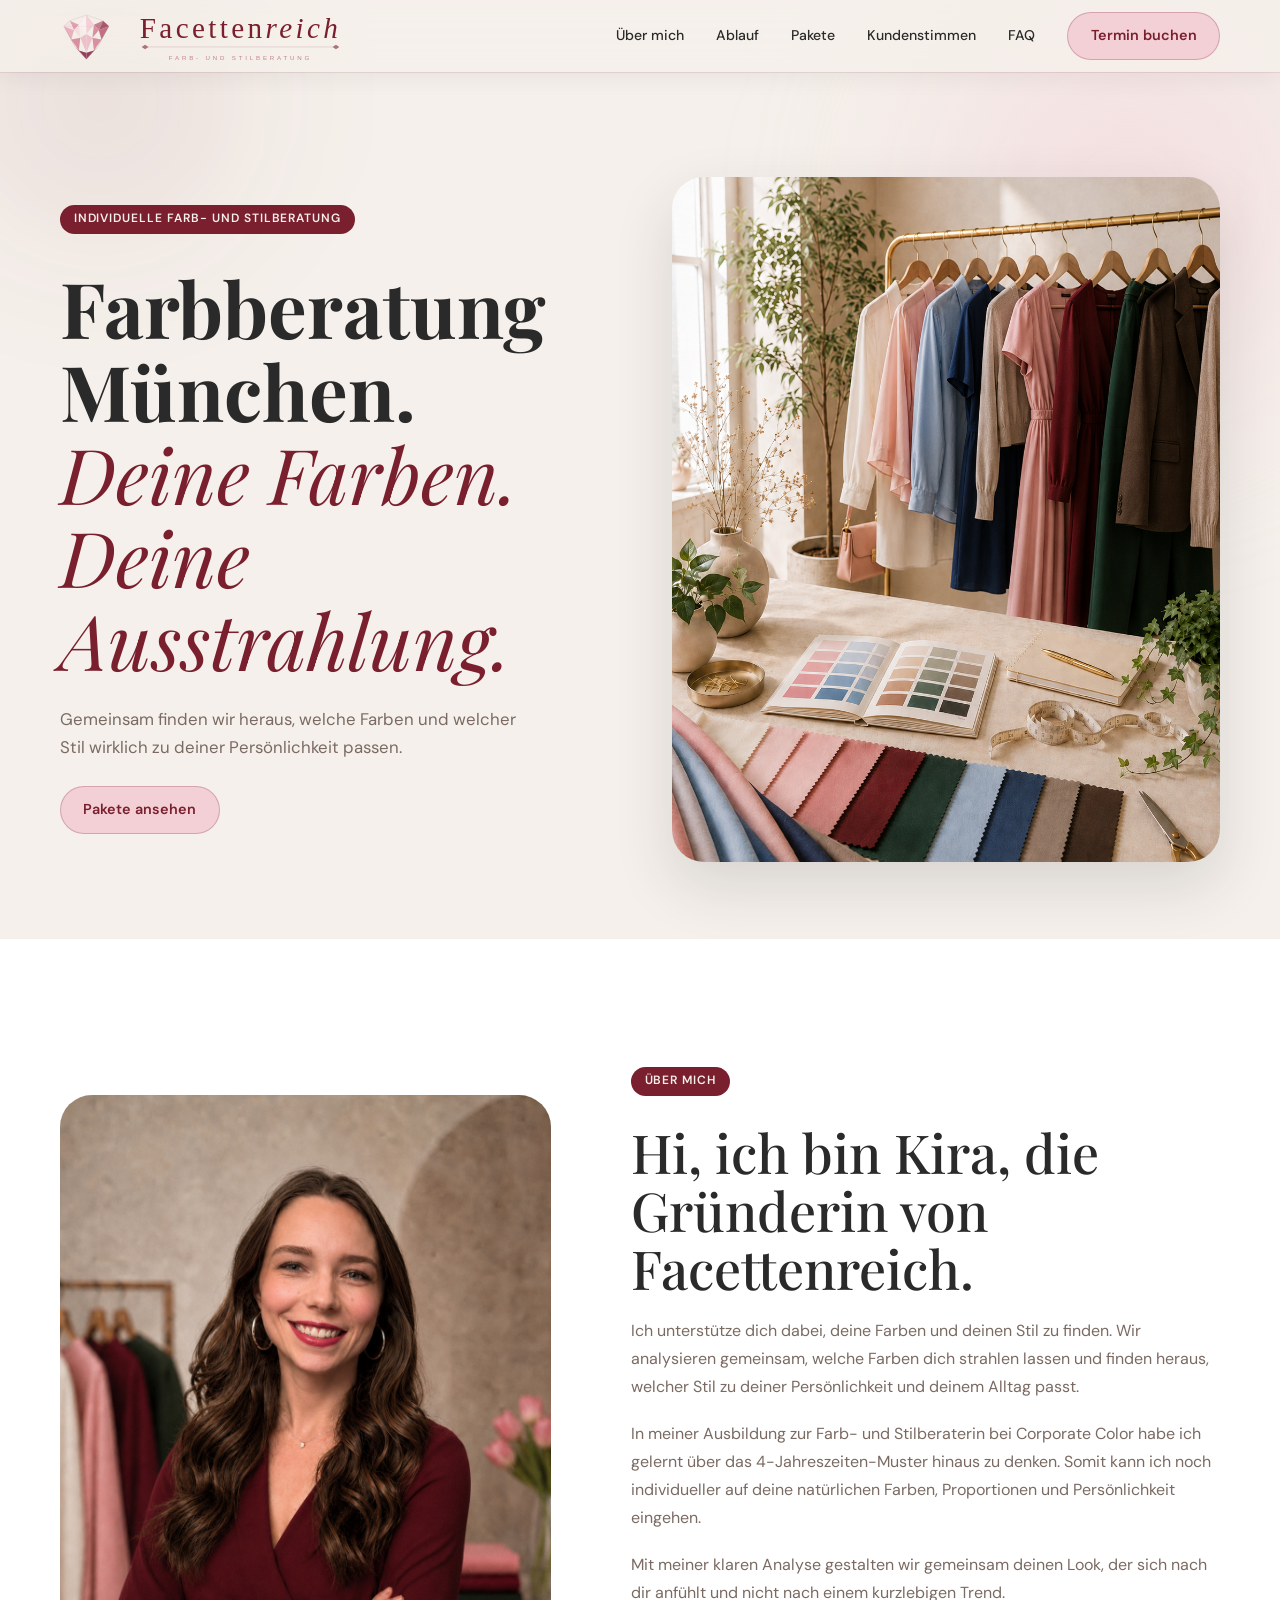
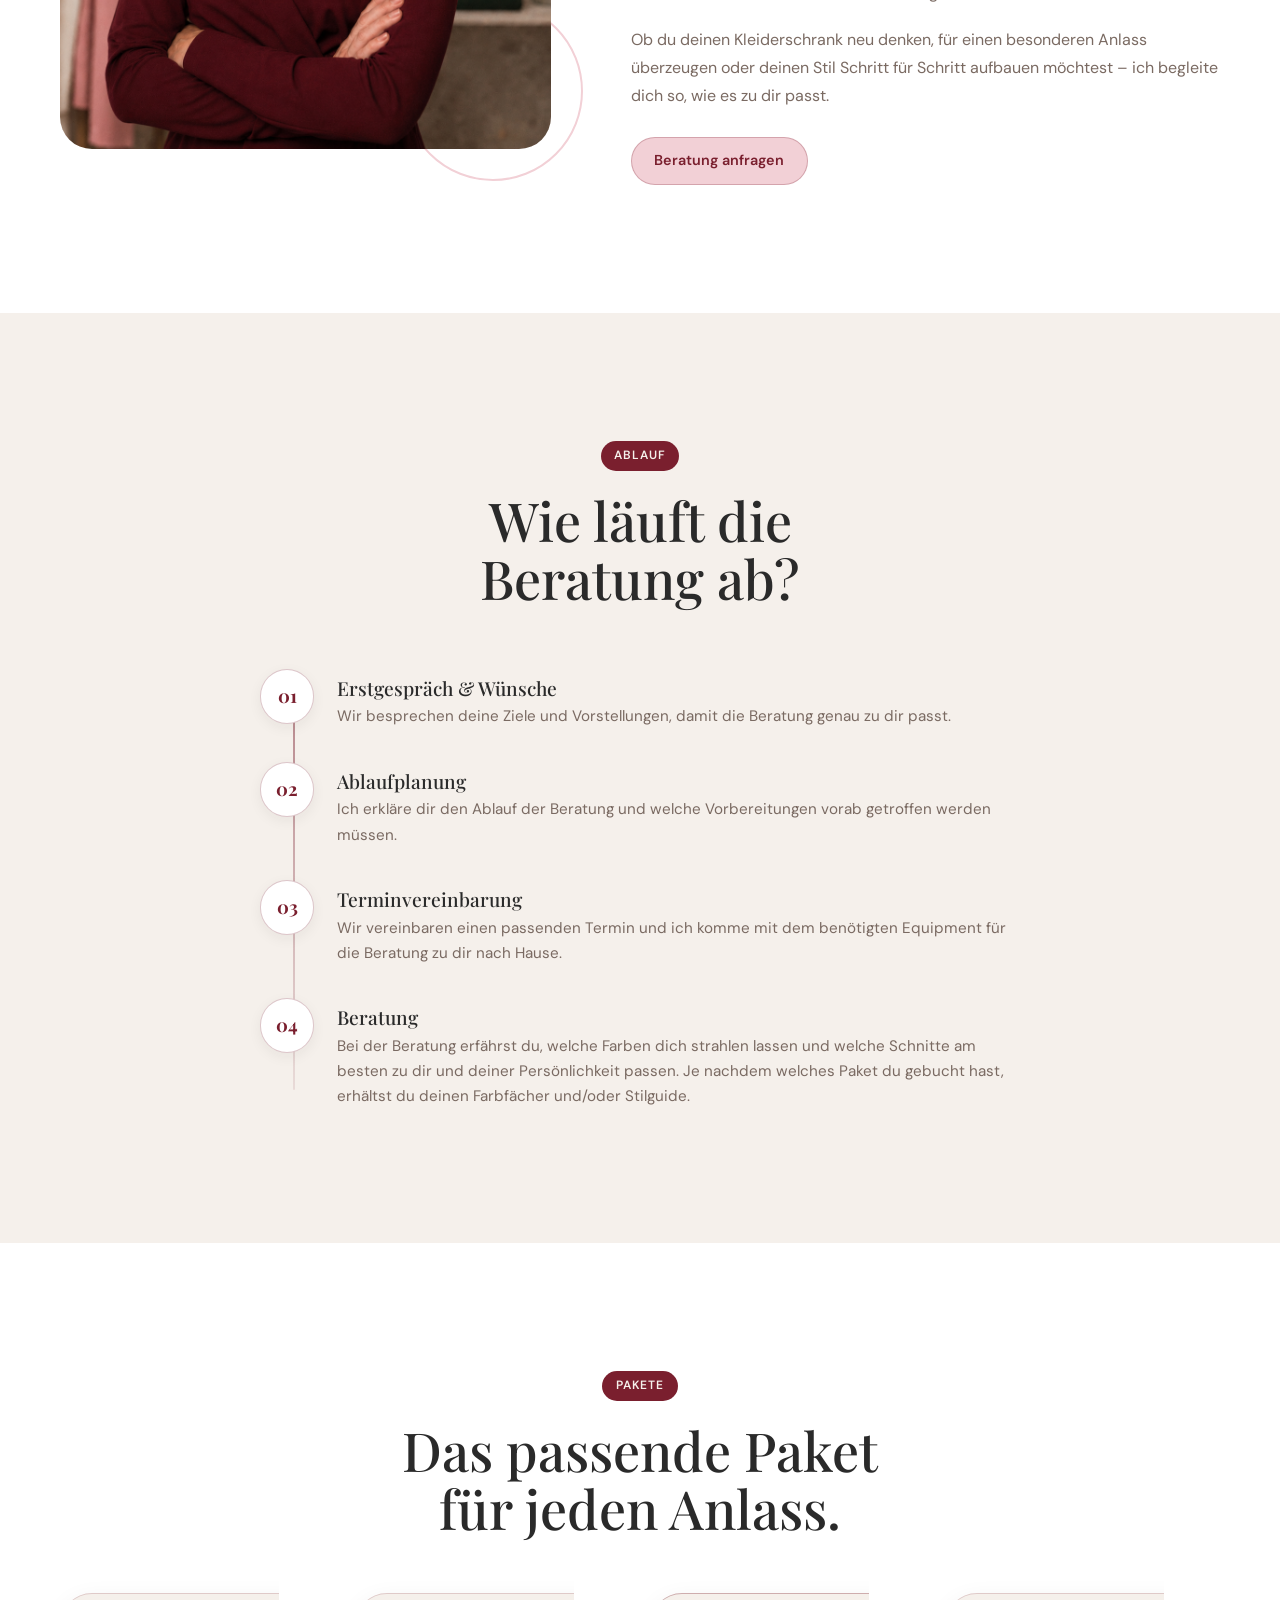
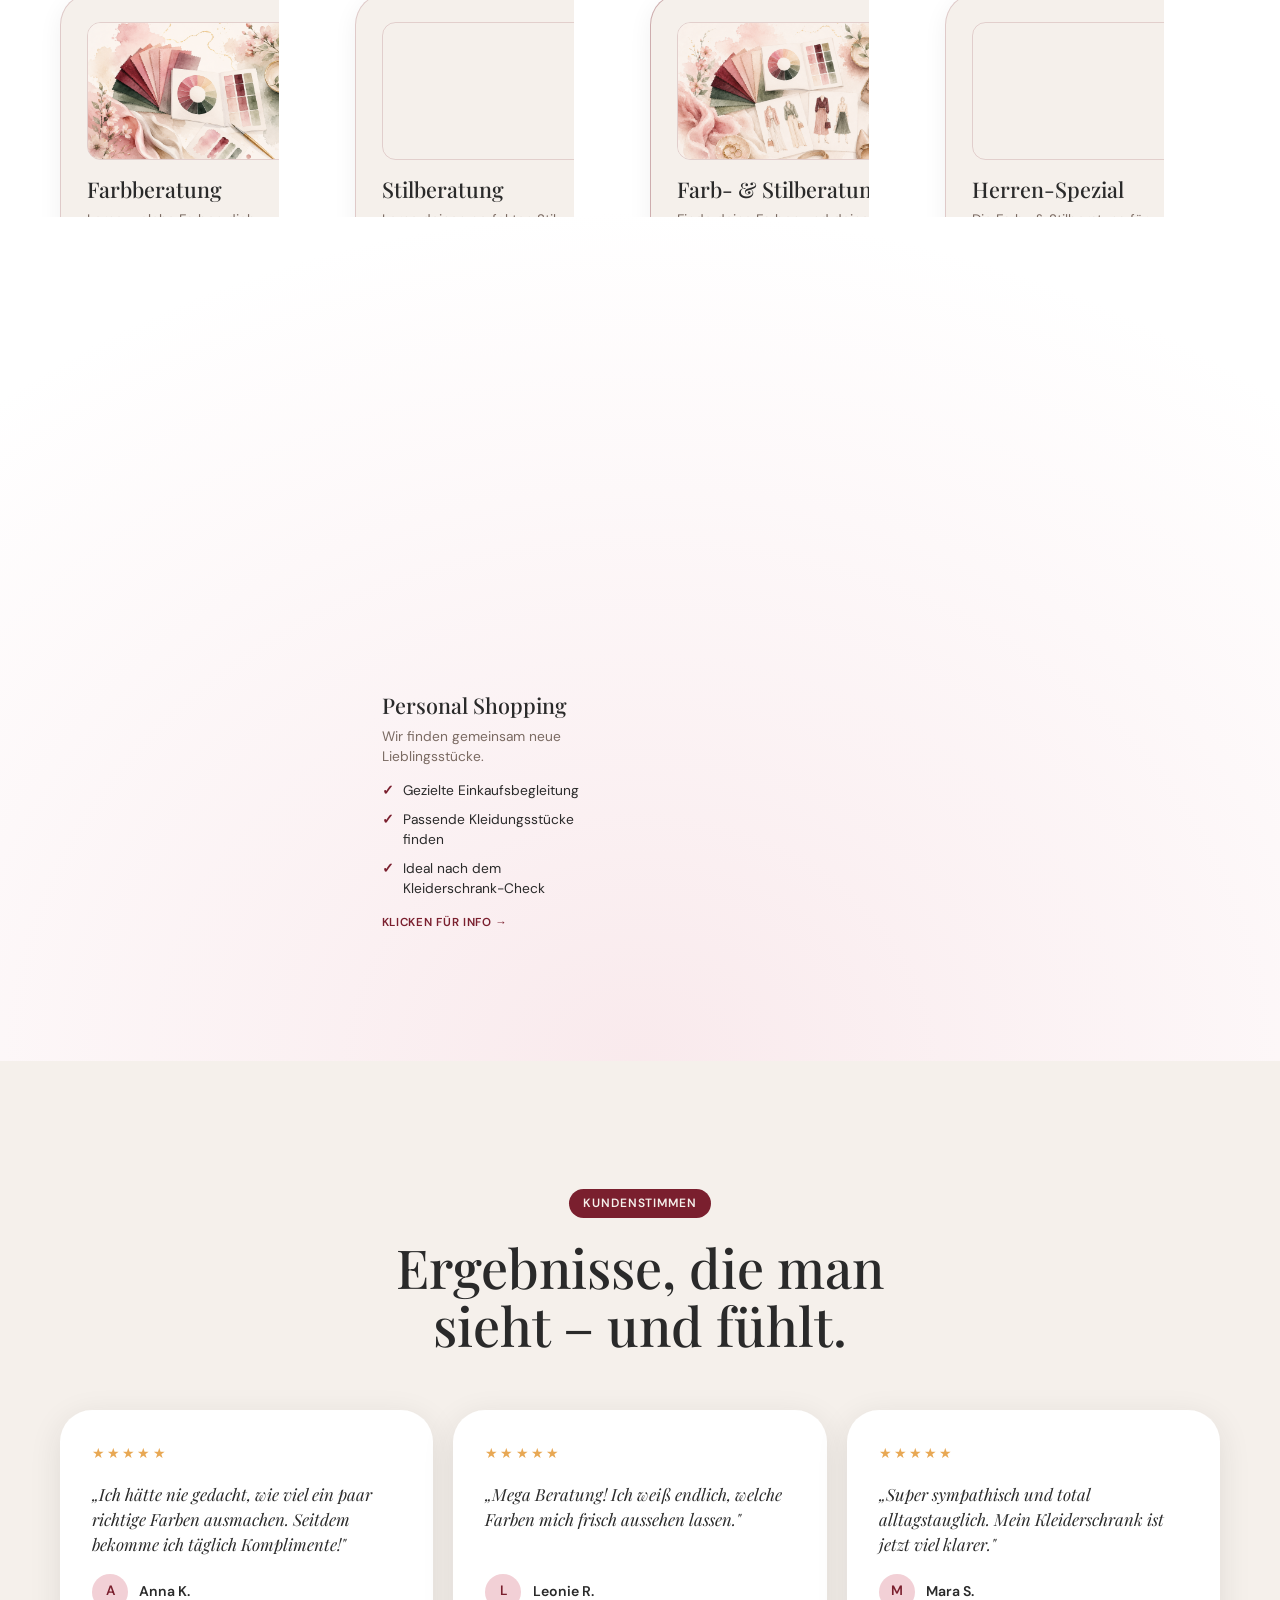
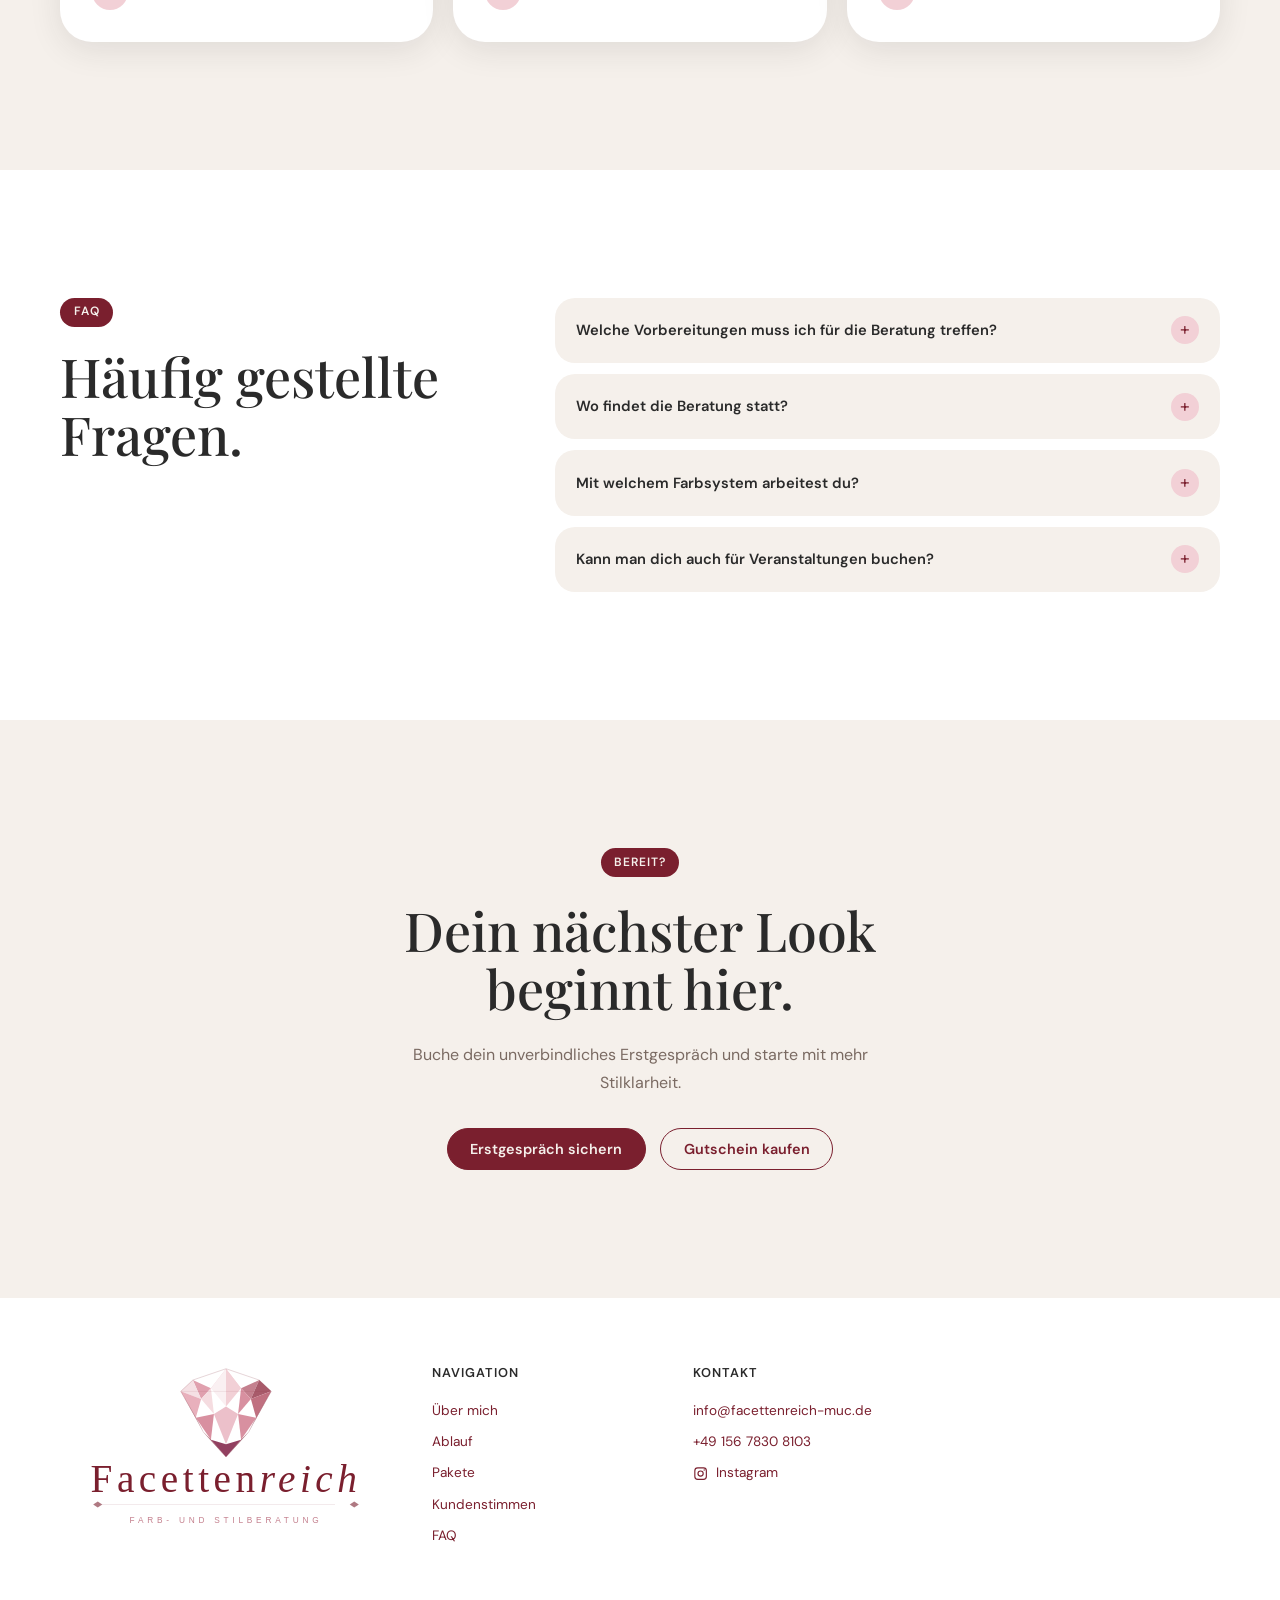
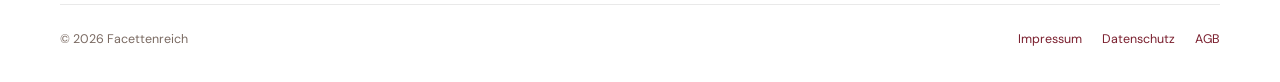
==== commit 06f41f73: "SEO und Rechtssicherheit: Aufbewahrungsfristen, CLS, OG-Image, Strukturierte Daten Rechtlich: - Date" ====
--- a/index.html
+++ b/index.html
@@ -20,8 +20,9 @@
     <meta property="og:title" content="Facettenreich – Farbberatung für deinen Stil | München" />
     <meta property="og:description" content="Individuelle Farb- und Stilberatung in München. Kira Wimmers hilft dir, deine persönlichen Farben zu entdecken – mit Farbtyp-Analyse, Stilprofil und konkreten Outfits für deinen Alltag." />
     <meta property="og:image" content="https://www.facettenreich-muc.de/pics/header.png" />
-    <meta property="og:image:width" content="1200" />
-    <meta property="og:image:height" content="630" />
+    <meta property="og:image:width" content="1024" />
+    <meta property="og:image:height" content="1535" />
+    <meta property="og:image:type" content="image/png" />
     <meta property="og:image:alt" content="Farbberatung mit Kira Wimmers – Facettenreich München" />
 
     <!-- Twitter Card -->
@@ -34,7 +35,7 @@
     <script type="application/ld+json">
     {
       "@context": "https://schema.org",
-      "@type": "LocalBusiness",
+      "@type": ["LocalBusiness", "ProfessionalService"],
       "@id": "https://www.facettenreich-muc.de/#business",
       "name": "Facettenreich – Farb- und Stilberatung",
       "description": "Individuelle Farb- und Stilberatung in München. Kira Wimmers analysiert deinen Farbtyp und entwickelt ein Stilkonzept, das zu deiner Persönlichkeit und deinem Alltag passt.",
@@ -54,6 +55,11 @@
         "addressLocality": "München",
         "postalCode": "80333",
         "addressCountry": "DE"
+      },
+      "geo": {
+        "@type": "GeoCoordinates",
+        "latitude": 48.1505,
+        "longitude": 11.5612
       },
       "areaServed": {
         "@type": "City",
@@ -170,7 +176,7 @@
           </div>
           <div class="hero-visual">
             <div class="hero-card hero-card--main">
-              <img src="pics/header.png" alt="Kira Wimmers bei der Farbberatung – Facettenreich München" />
+              <img src="pics/header.png" alt="Kira Wimmers bei der Farbberatung – Facettenreich München" width="1024" height="1535" fetchpriority="high" decoding="async" />
             </div>
           </div>
         </div>
@@ -182,7 +188,7 @@
           <div class="about-photo reveal">
             <div class="photo-frame">
               <div class="photo-inner">
-                <img src="pics/aboutme.png" alt="Porträt der Gründerin von Facettenreich" class="about-photo-image" loading="lazy" decoding="async" width="600" height="800" />
+                <img src="pics/aboutme.png" alt="Kira Wimmers – Farb- und Stilberaterin in München" class="about-photo-image" loading="lazy" decoding="async" width="600" height="800" />
               </div>
               <div class="photo-deco" aria-hidden="true"></div>
             </div>
@@ -255,7 +261,7 @@
               <div class="flip-inner">
                 <div class="flip-front">
                   <div class="flip-front-content">
-                    <img src="pics/farbberatung.png" alt="Farbberatung" class="flip-front-image" loading="lazy" decoding="async" />
+                    <img src="pics/farbberatung.png" alt="Farbberatung in München – Farbfächer und Farbtücher" class="flip-front-image" loading="lazy" decoding="async" width="1448" height="1086" />
                     <h3>Farbberatung</h3>
                     <p class="flip-front-tagline">Lerne, welche Farben dich strahlen lassen.</p>
                     <ul class="flip-front-list">
@@ -283,7 +289,7 @@
               <div class="flip-inner">
                 <div class="flip-front">
                   <div class="flip-front-content">
-                    <img src="pics/stilberatung.png" alt="Stilberatung" class="flip-front-image" loading="lazy" decoding="async" />
+                    <img src="pics/stilberatung.png" alt="Stilberatung – Figur- und Proportionsanalyse" class="flip-front-image" loading="lazy" decoding="async" width="1450" height="1085" />
                     <h3>Stilberatung</h3>
                     <p class="flip-front-tagline">Lerne deinen perfekten Stil kennen.</p>
                     <ul class="flip-front-list">
@@ -311,7 +317,7 @@
               <div class="flip-inner">
                 <div class="flip-front flip-front--featured">
                   <div class="flip-front-content">
-                    <img src="pics/farb_stil.png" alt="Farb- und Stilberatung" class="flip-front-image" loading="lazy" decoding="async" />
+                    <img src="pics/farb_stil.png" alt="Farb- und Stilberatung als Gesamtpaket" class="flip-front-image" loading="lazy" decoding="async" width="1448" height="1086" />
                     <h3>Farb- & Stilberatung</h3>
                     <p class="flip-front-tagline">Finde deine Farben und deinen Stil.</p>
                     <ul class="flip-front-list">
@@ -339,7 +345,7 @@
               <div class="flip-inner">
                 <div class="flip-front">
                   <div class="flip-front-content">
-                    <img src="pics/herren.png" alt="Herren-Spezial" class="flip-front-image" loading="lazy" decoding="async" />
+                    <img src="pics/herren.png" alt="Herren-Spezial – Farb- und Stilberatung für Männer" class="flip-front-image" loading="lazy" decoding="async" width="1448" height="1086" />
                     <h3>Herren-Spezial</h3>
                     <p class="flip-front-tagline">Die Farb- & Stilberatung für Männer.</p>
                     <ul class="flip-front-list">
@@ -368,7 +374,7 @@
                 <div class="flip-front">
                   <div class="flip-front-content">
                     <span class="flip-badge flip-badge--soft">Add-on</span>
-                    <img src="pics/schrank.png" alt="Kleiderschrank Check" class="flip-front-image" loading="lazy" decoding="async" />
+                    <img src="pics/schrank.png" alt="Kleiderschrank-Check – Garderobe gemeinsam sortieren" class="flip-front-image" loading="lazy" decoding="async" width="1448" height="1086" />
                     <h3>Kleiderschrank-Check</h3>
                     <p class="flip-front-tagline">Dein Schrank: neu gedacht.</p>
                     <ul class="flip-front-list">
@@ -396,7 +402,7 @@
                 <div class="flip-front">
                   <div class="flip-front-content">
                     <span class="flip-badge flip-badge--soft">Add-on</span>
-                    <img src="pics/shopping.png" alt="Personal Shopping" class="flip-front-image" loading="lazy" decoding="async" />
+                    <img src="pics/shopping.png" alt="Personal Shopping – gezielte Einkaufsbegleitung in München" class="flip-front-image" loading="lazy" decoding="async" width="1448" height="1086" />
                     <h3>Personal Shopping</h3>
                     <p class="flip-front-tagline">Wir finden gemeinsam neue Lieblingsstücke.</p>
                     <ul class="flip-front-list">
@@ -424,7 +430,7 @@
                 <div class="flip-front">
                   <div class="flip-front-content">
                     <span class="flip-badge flip-badge--soft">Spezial</span>
-                    <img src="pics/jga.png" alt="Sonderformate" class="flip-front-image" loading="lazy" decoding="async" />
+                    <img src="pics/jga.png" alt="Sonderformate – Gruppen- und Eventberatung" class="flip-front-image" loading="lazy" decoding="async" width="1448" height="1086" />
                     <h3>Sonderformate</h3>
                     <p class="flip-front-tagline">Gruppen- & Eventformate auf Maß.</p>
                     <ul class="flip-front-list">
@@ -452,7 +458,7 @@
                 <div class="flip-front flip-front--premium">
                   <div class="flip-front-content">
                     <span class="flip-badge">Premium</span>
-                    <img src="pics/spezial.png" alt="Facettenreich Deluxe" class="flip-front-image" loading="lazy" decoding="async" />
+                    <img src="pics/spezial.png" alt="Facettenreich Deluxe – das große Verwandlungspaket" class="flip-front-image" loading="lazy" decoding="async" width="1448" height="1086" />
                     <h3>Facettenreich Deluxe</h3>
                     <p class="flip-front-tagline">Das große Verwandlungspaket.</p>
                     <ul class="flip-front-list">
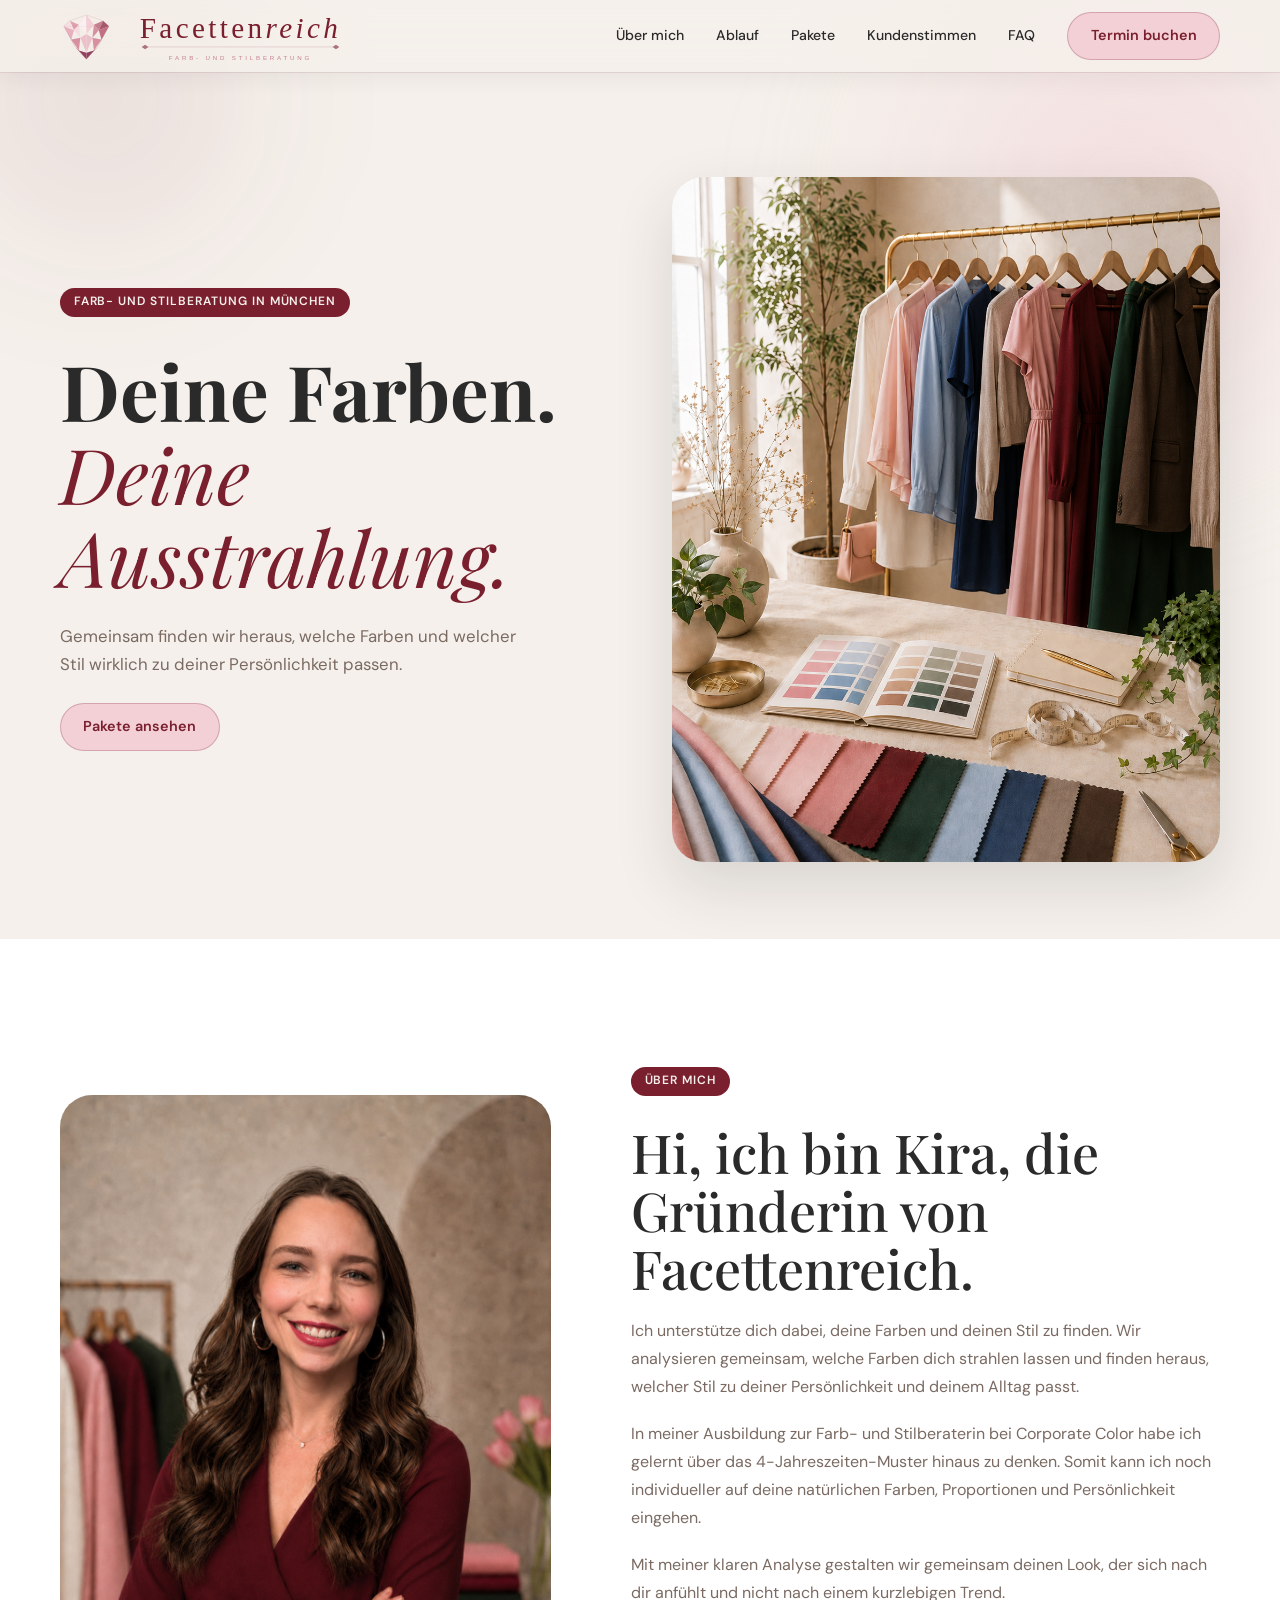
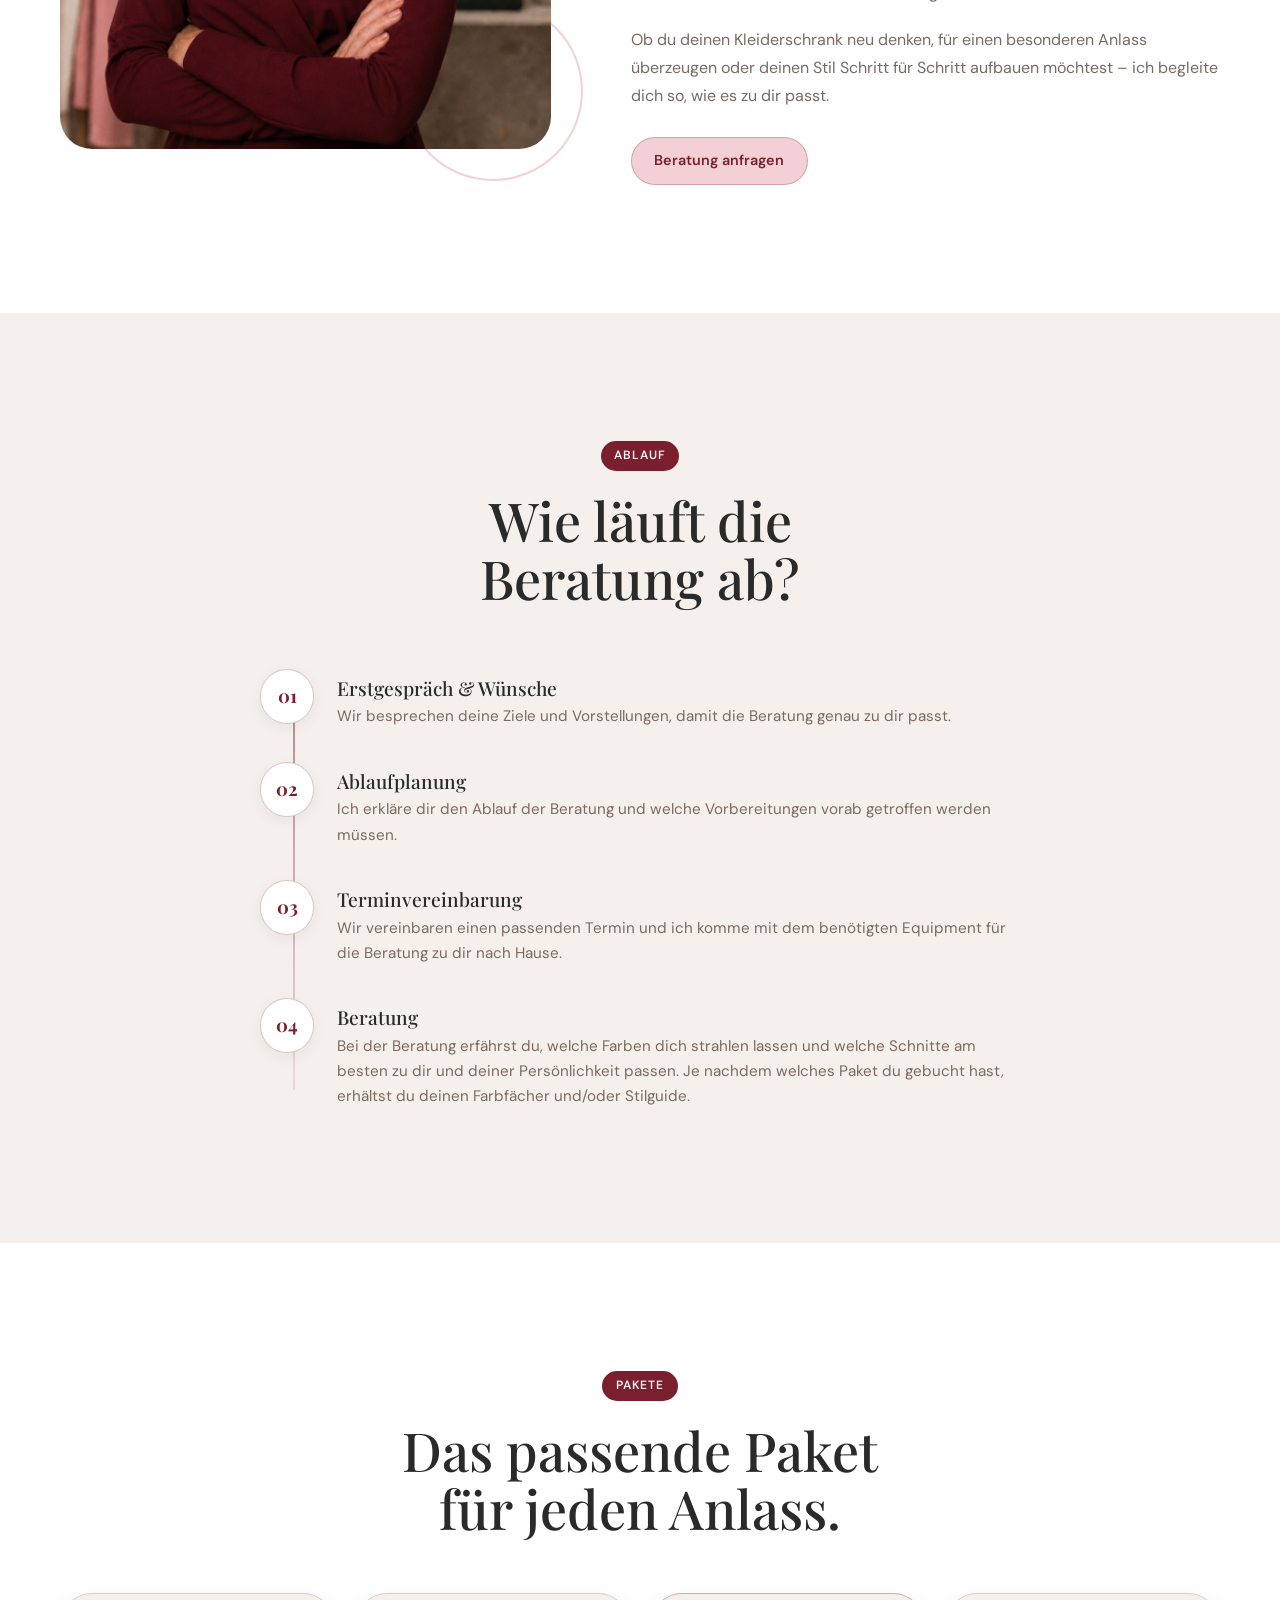
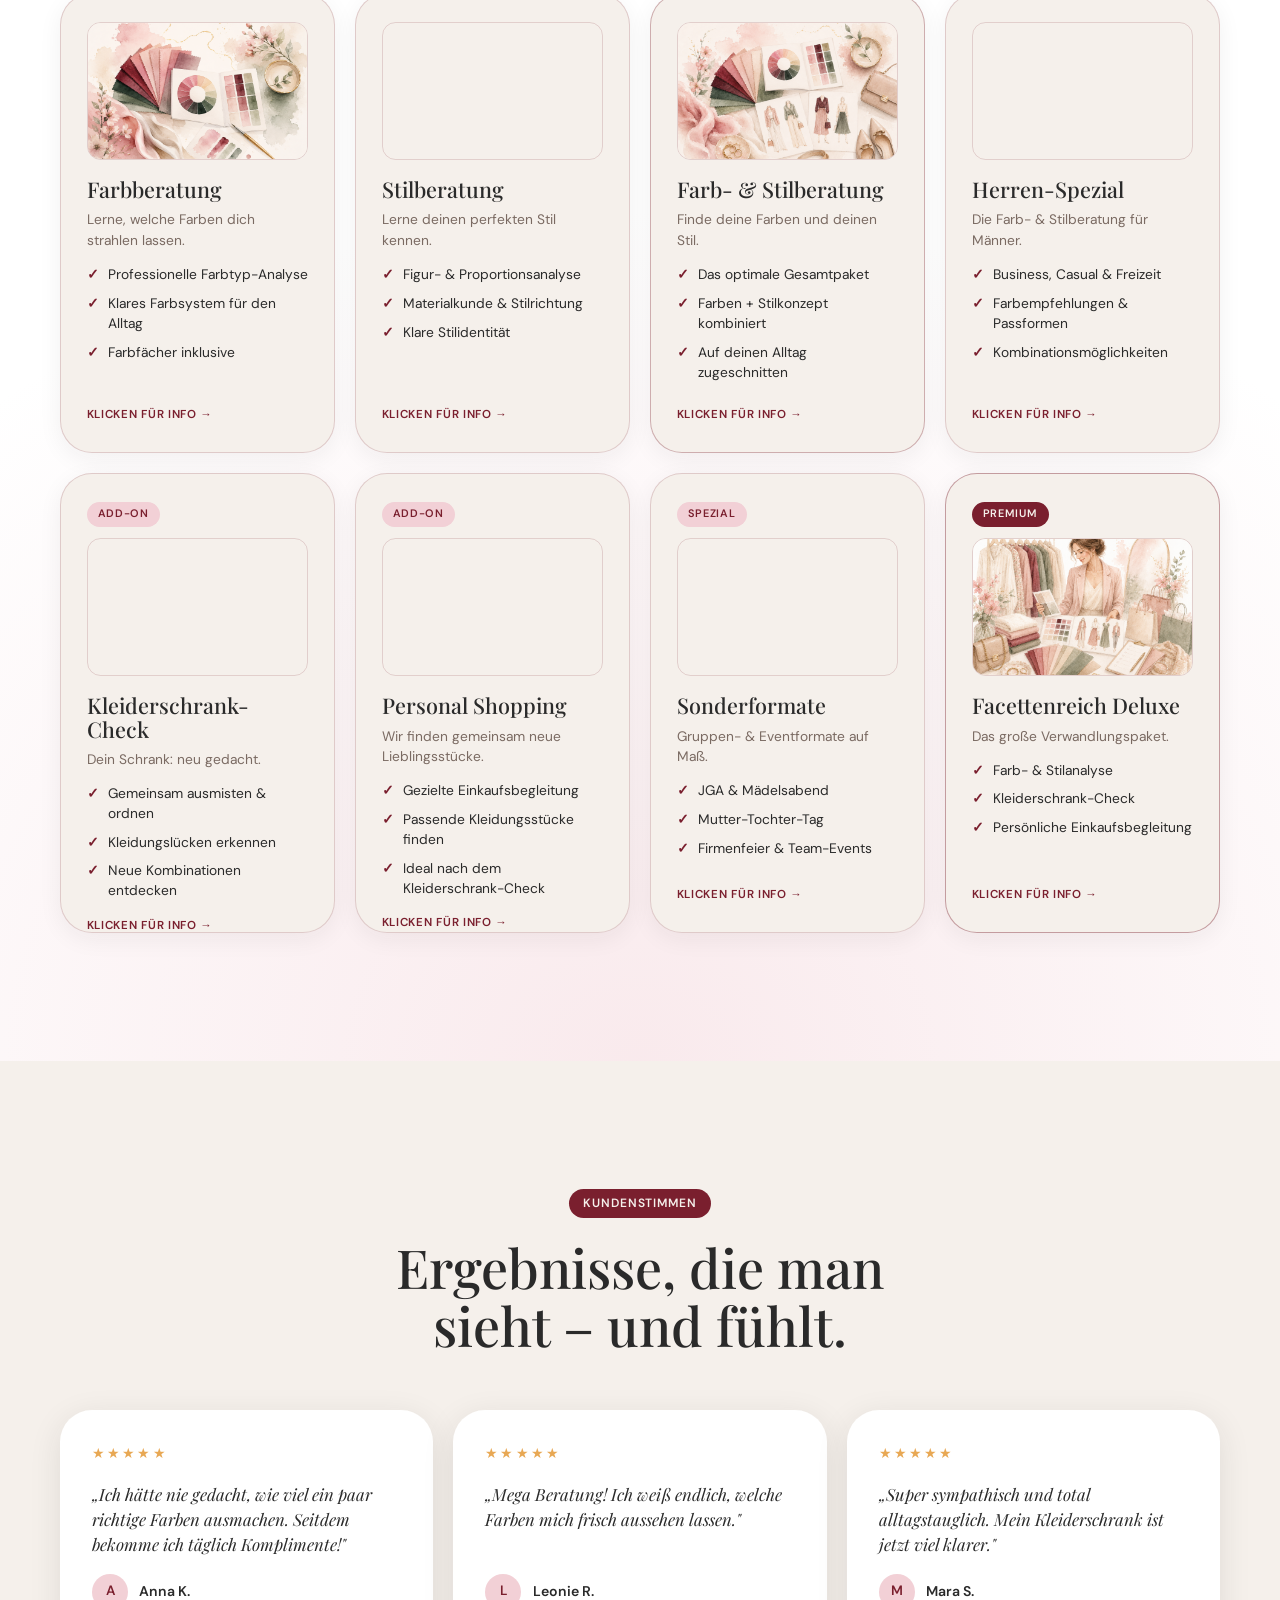
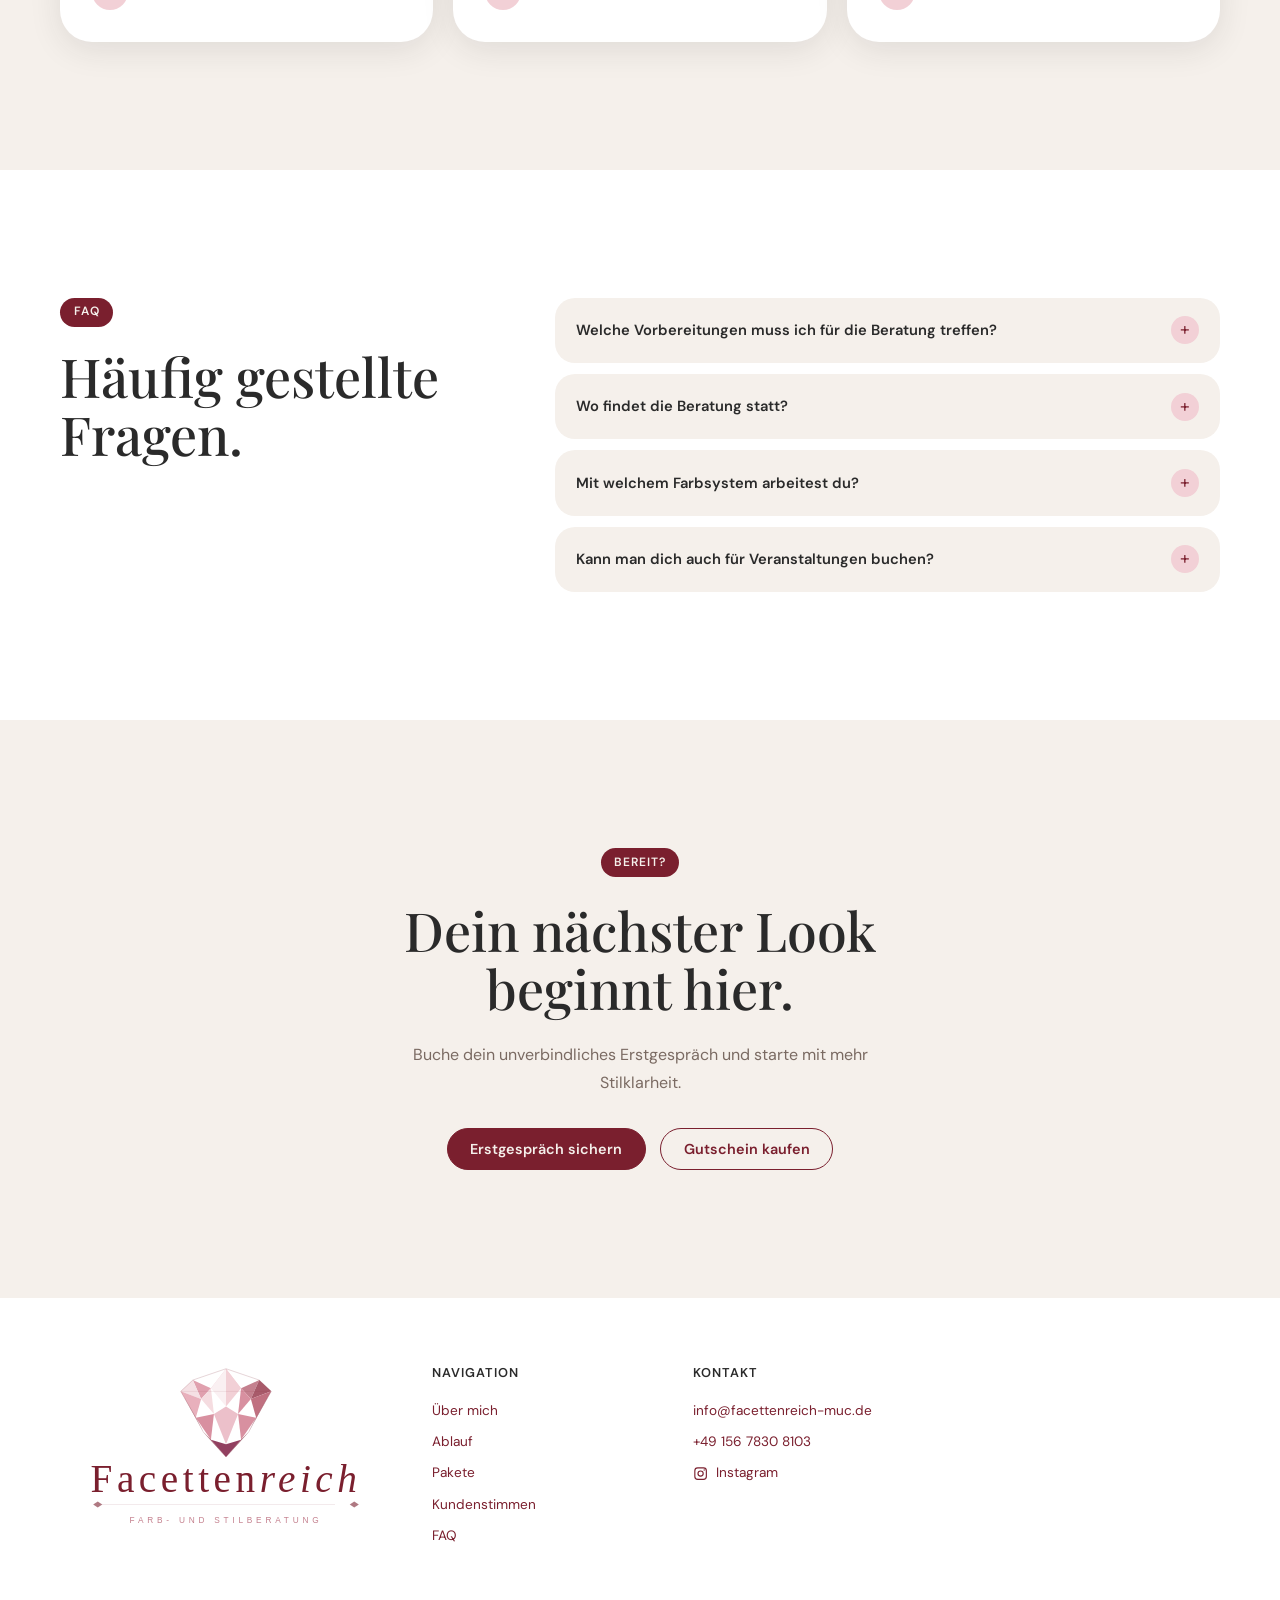
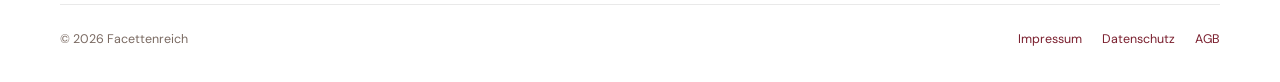
==== commit a04e6b8e: "H1 zurück auf Claim, Keyword in Eyebrow-Tag verschoben Die H1 trägt wieder den ursprünglichen Claim " ====
--- a/index.html
+++ b/index.html
@@ -167,8 +167,8 @@
         <div class="hero-blob hero-blob--2" aria-hidden="true"></div>
         <div class="wrap hero-inner">
           <div class="hero-text">
-            <span class="tag">Individuelle Farb- und Stilberatung</span>
-            <h1>Farbberatung München.<br><em>Deine Farben. Deine Ausstrahlung.</em></h1>
+            <span class="tag">Farb- und Stilberatung in München</span>
+            <h1>Deine Farben.<br><em>Deine Ausstrahlung.</em></h1>
             <p>Gemeinsam finden wir heraus, welche Farben und welcher Stil wirklich zu deiner Persönlichkeit passen.</p>
             <div class="hero-actions">
               <a href="#services" class="btn btn-pill">Pakete ansehen</a>
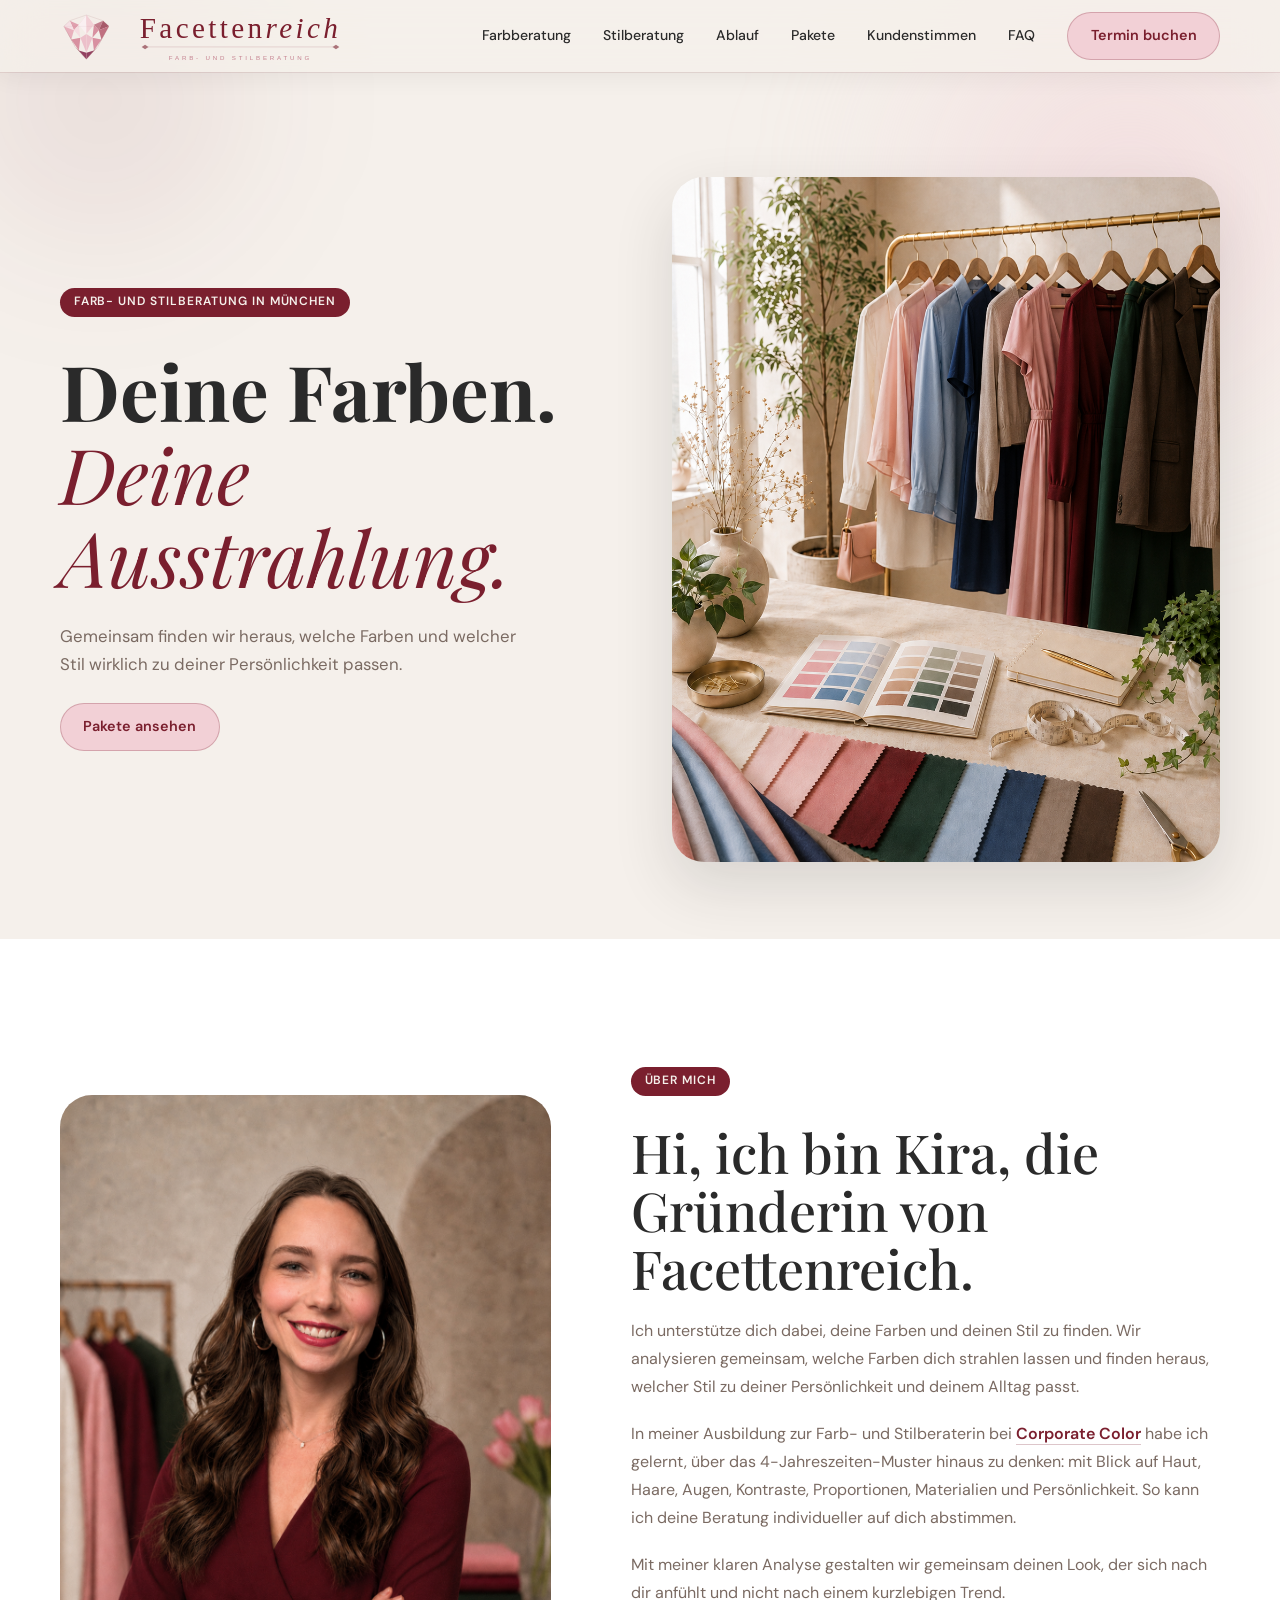
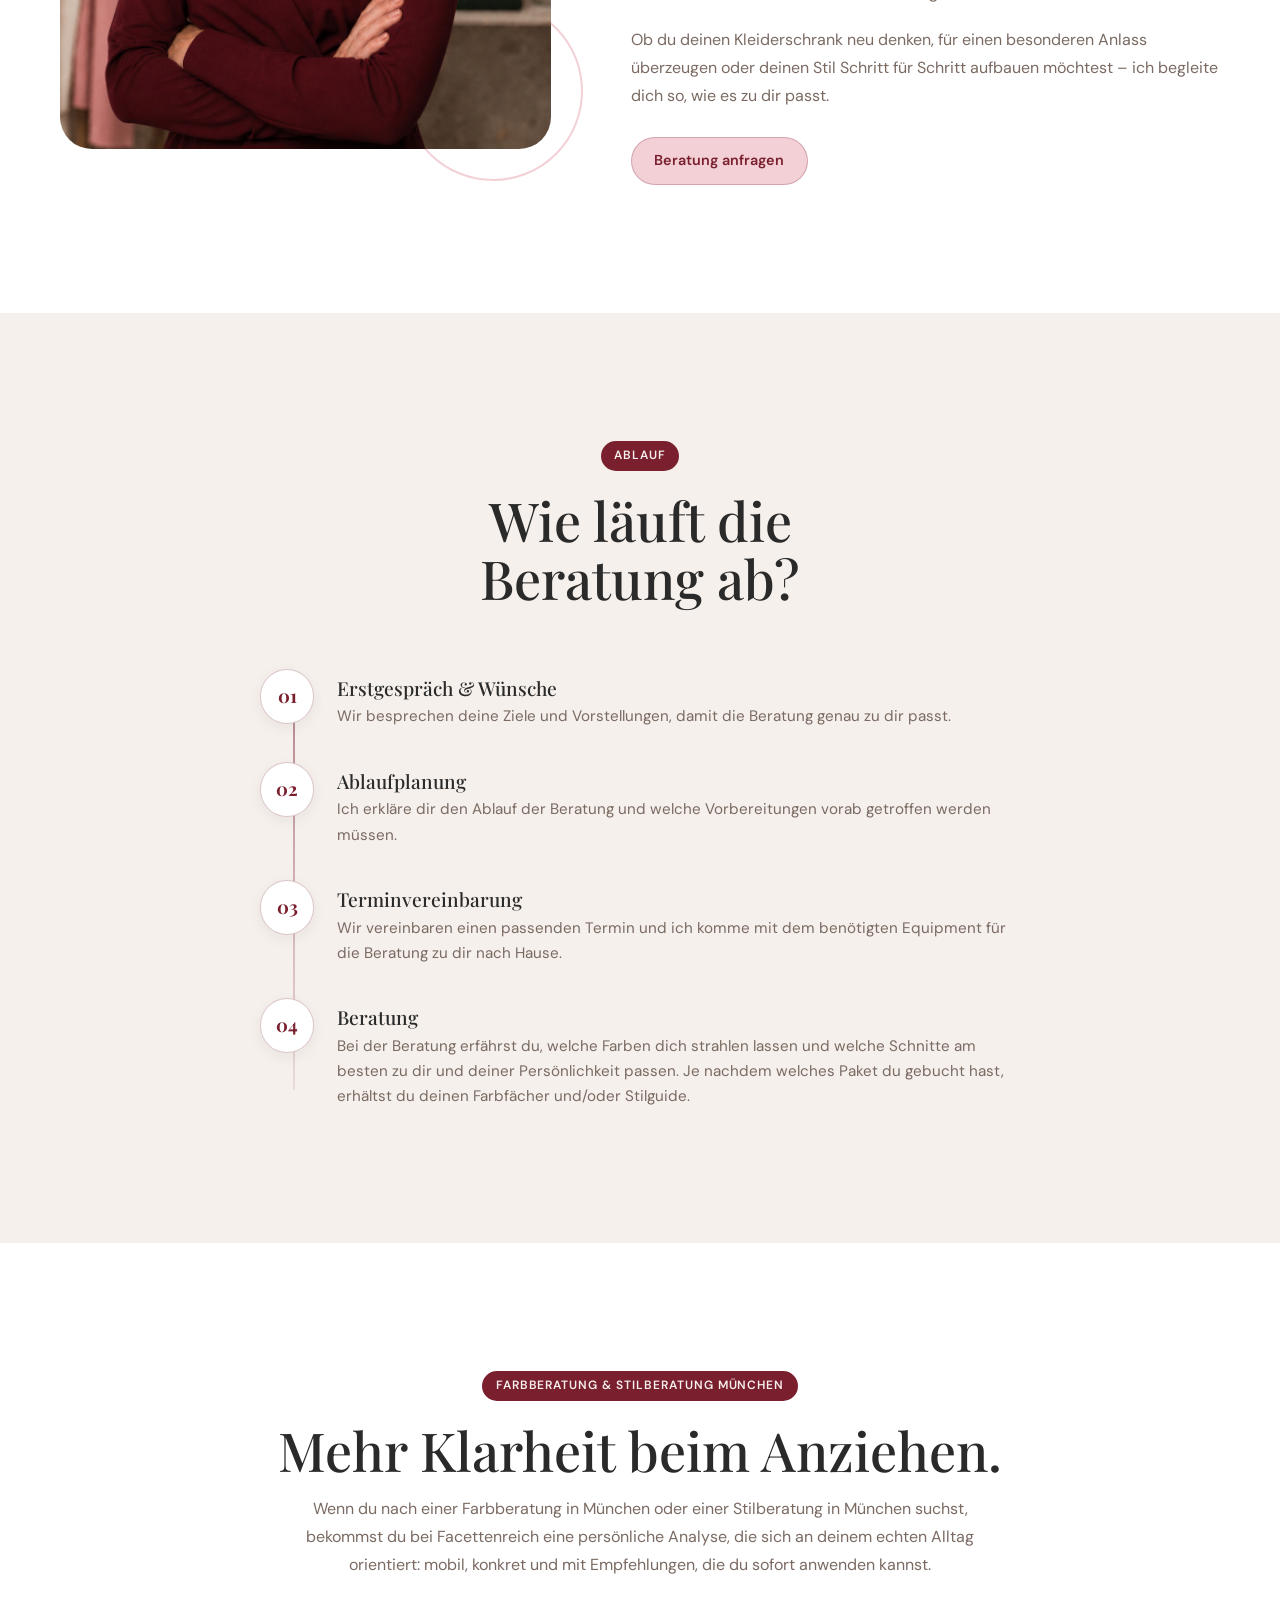
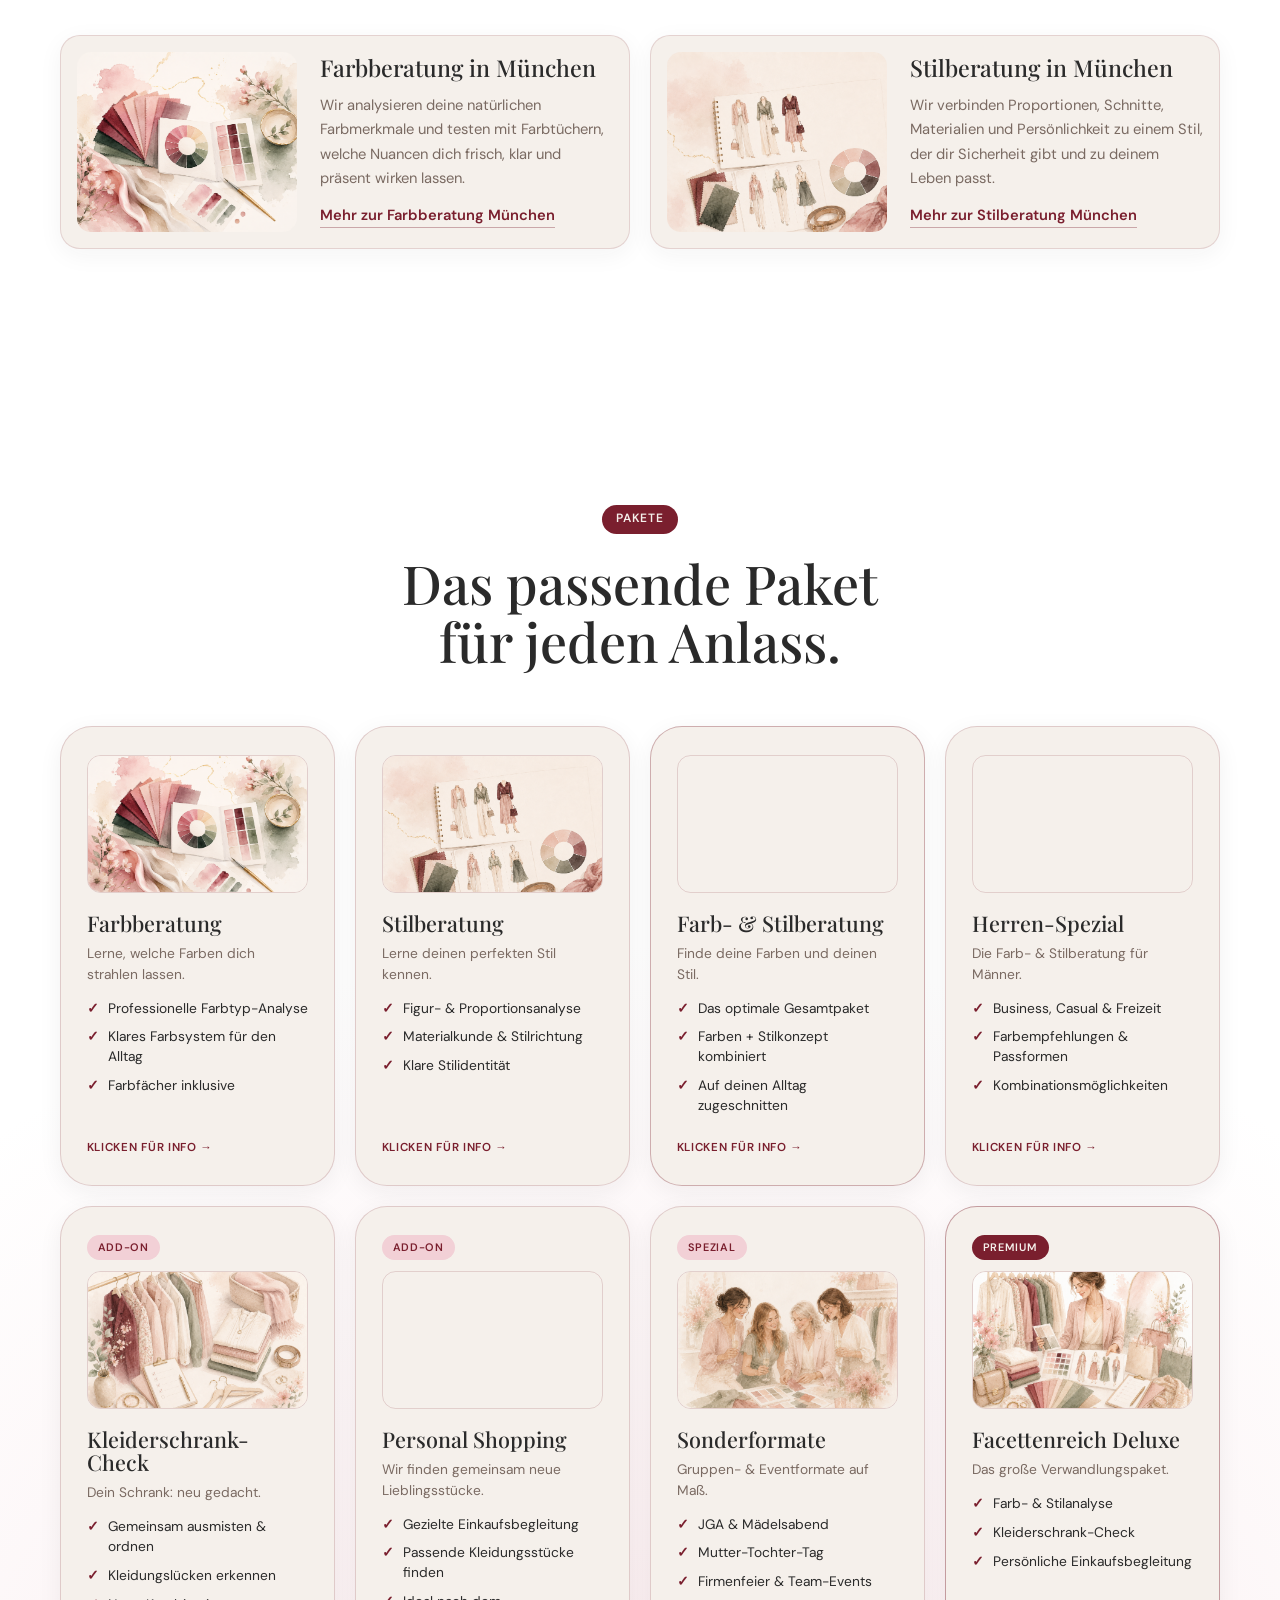
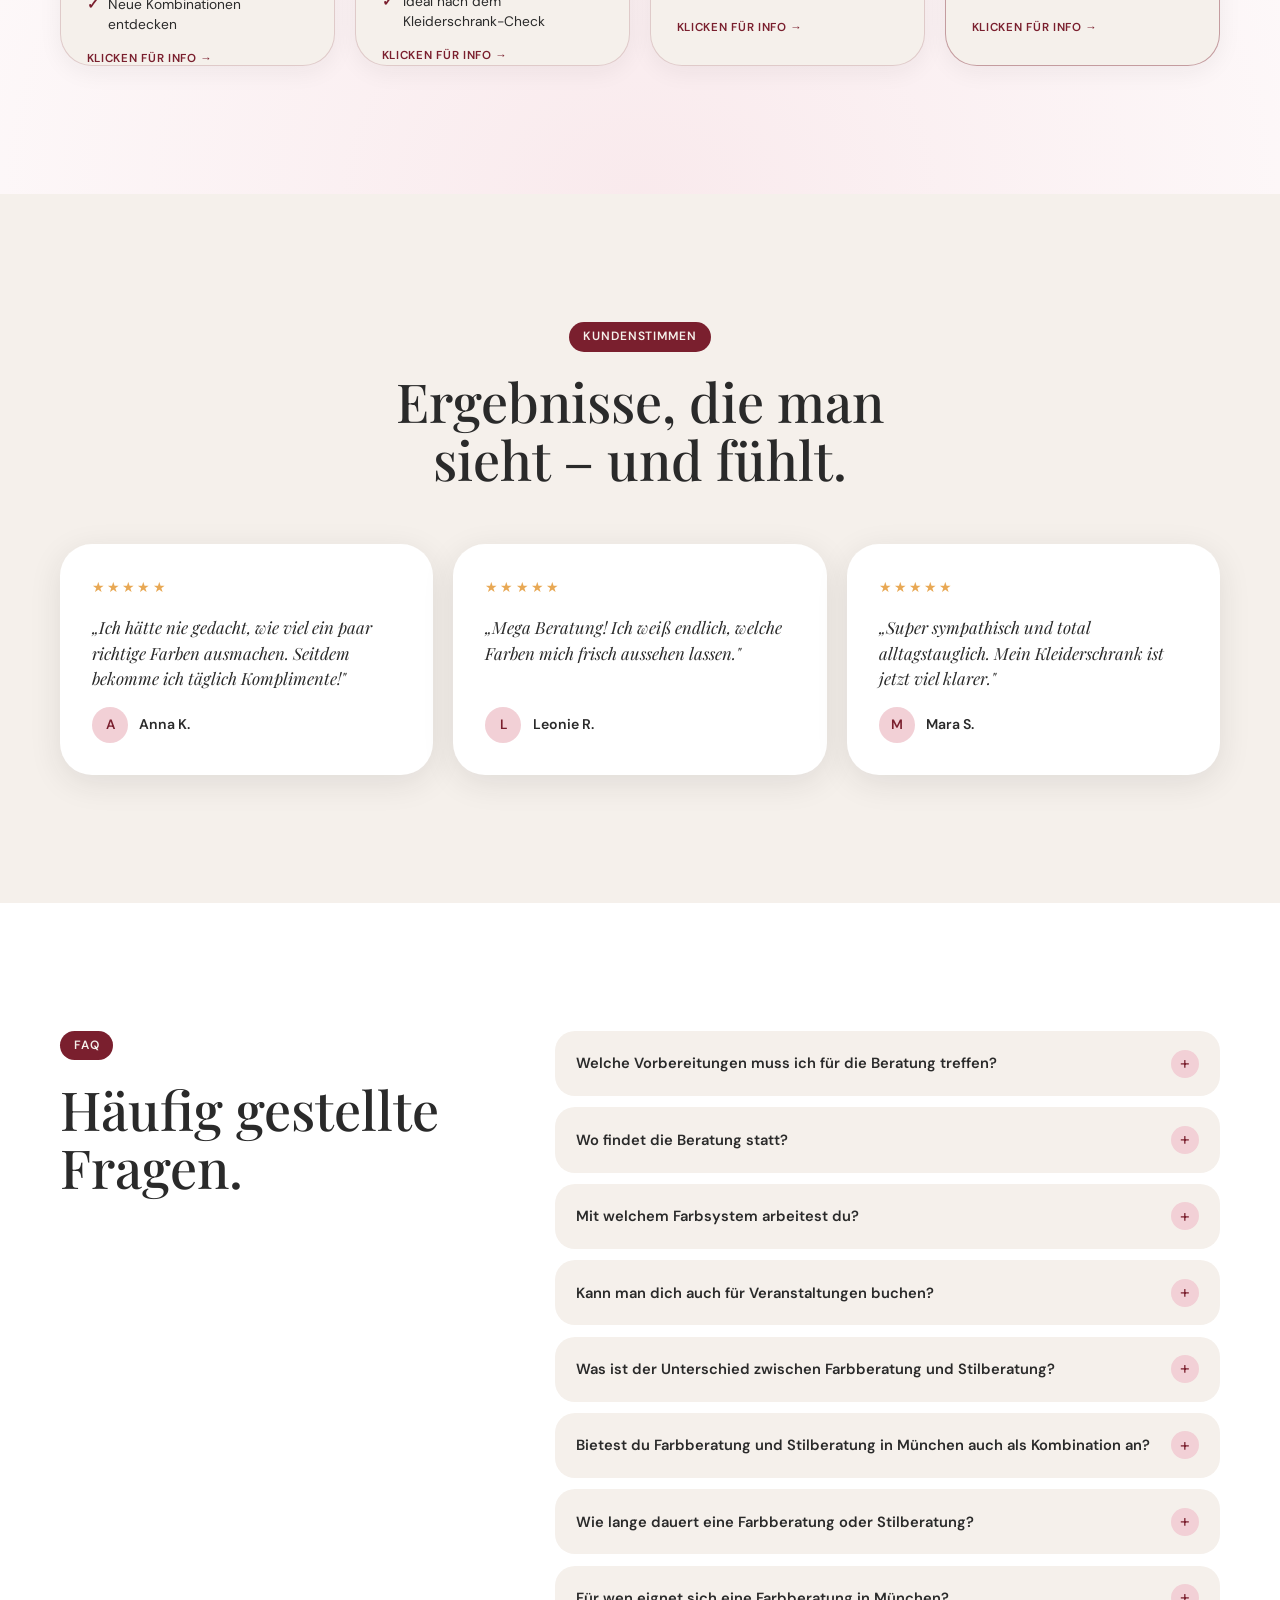
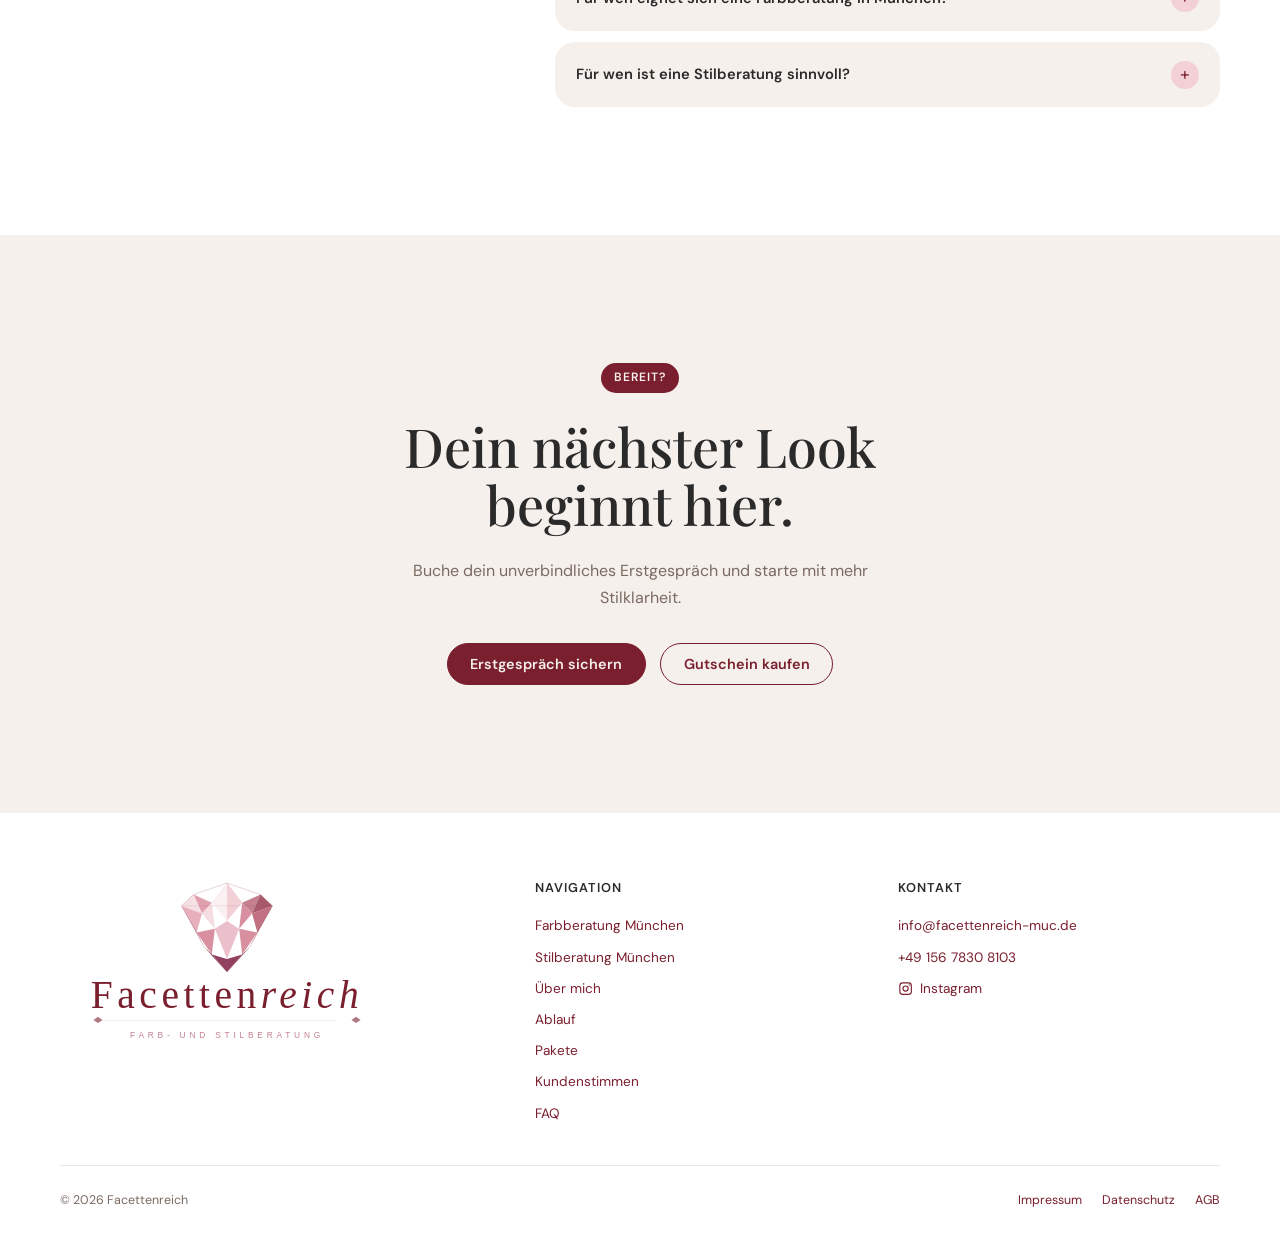
==== commit 57aa6fa9: "Improve Munich color and style consulting SEO" ====
--- a/index.html
+++ b/index.html
@@ -3,8 +3,8 @@
   <head>
     <meta charset="UTF-8" />
     <meta name="viewport" content="width=device-width, initial-scale=1.0" />
-    <title>Facettenreich – Farbberatung für deinen Stil | München</title>
-    <meta name="description" content="Individuelle Farb- und Stilberatung in München. Kira Wimmers hilft dir, deine persönlichen Farben zu entdecken – mit Farbtyp-Analyse, Stilprofil und konkreten Outfits für deinen Alltag." />
+    <title>Facettenreich – Farbberatung &amp; Stilberatung München</title>
+    <meta name="description" content="Farbberatung und Stilberatung in München mit Kira Wimmers. Entdecke deine besten Farben, passende Schnitte und ein Stilprofil, das zu Alltag, Persönlichkeit und Ausstrahlung passt." />
     <meta name="robots" content="index, follow" />
     <meta name="author" content="Kira Wimmers" />
     <meta name="theme-color" content="#ffffff" />
@@ -17,8 +17,8 @@
     <meta property="og:url" content="https://www.facettenreich-muc.de/" />
     <meta property="og:site_name" content="Facettenreich" />
     <meta property="og:locale" content="de_DE" />
-    <meta property="og:title" content="Facettenreich – Farbberatung für deinen Stil | München" />
-    <meta property="og:description" content="Individuelle Farb- und Stilberatung in München. Kira Wimmers hilft dir, deine persönlichen Farben zu entdecken – mit Farbtyp-Analyse, Stilprofil und konkreten Outfits für deinen Alltag." />
+    <meta property="og:title" content="Facettenreich – Farbberatung &amp; Stilberatung München" />
+    <meta property="og:description" content="Farbberatung und Stilberatung in München mit Kira Wimmers. Entdecke deine besten Farben, passende Schnitte und ein Stilprofil, das zu Alltag, Persönlichkeit und Ausstrahlung passt." />
     <meta property="og:image" content="https://www.facettenreich-muc.de/pics/header.png" />
     <meta property="og:image:width" content="1024" />
     <meta property="og:image:height" content="1535" />
@@ -27,8 +27,8 @@
 
     <!-- Twitter Card -->
     <meta name="twitter:card" content="summary_large_image" />
-    <meta name="twitter:title" content="Facettenreich – Farbberatung für deinen Stil | München" />
-    <meta name="twitter:description" content="Individuelle Farb- und Stilberatung in München. Kira Wimmers hilft dir, deine persönlichen Farben zu entdecken – mit Farbtyp-Analyse, Stilprofil und konkreten Outfits für deinen Alltag." />
+    <meta name="twitter:title" content="Facettenreich – Farbberatung &amp; Stilberatung München" />
+    <meta name="twitter:description" content="Farbberatung und Stilberatung in München mit Kira Wimmers. Entdecke deine besten Farben, passende Schnitte und ein Stilprofil, das zu Alltag, Persönlichkeit und Ausstrahlung passt." />
     <meta name="twitter:image" content="https://www.facettenreich-muc.de/pics/header.png" />
 
     <!-- Strukturierte Daten: LocalBusiness -->
@@ -77,8 +77,8 @@
         "@type": "OfferCatalog",
         "name": "Beratungspakete",
         "itemListElement": [
-          { "@type": "Offer", "itemOffered": { "@type": "Service", "name": "Farbberatung" } },
-          { "@type": "Offer", "itemOffered": { "@type": "Service", "name": "Stilberatung" } },
+          { "@type": "Offer", "url": "https://www.facettenreich-muc.de/farbberatung-muenchen.html", "itemOffered": { "@type": "Service", "name": "Farbberatung München" } },
+          { "@type": "Offer", "url": "https://www.facettenreich-muc.de/stilberatung-muenchen.html", "itemOffered": { "@type": "Service", "name": "Stilberatung München" } },
           { "@type": "Offer", "itemOffered": { "@type": "Service", "name": "Farb- & Stilberatung" } },
           { "@type": "Offer", "itemOffered": { "@type": "Service", "name": "Herren-Spezial" } },
           { "@type": "Offer", "itemOffered": { "@type": "Service", "name": "Personal Shopping" } },
@@ -125,6 +125,46 @@
           "acceptedAnswer": {
             "@type": "Answer",
             "text": "Ja, ich biete mobile Farbberatung für Events, Feiern und Firmenveranstaltungen an. In einem gemeinsamen Gespräch gehe ich gerne auf deine individuellen Wünsche ein."
+          }
+        },
+        {
+          "@type": "Question",
+          "name": "Was ist der Unterschied zwischen Farbberatung und Stilberatung?",
+          "acceptedAnswer": {
+            "@type": "Answer",
+            "text": "In der Farbberatung geht es um deine natürlichen Farben und darum, welche Nuancen dich frisch, klar und präsent wirken lassen. In der Stilberatung schauen wir auf Proportionen, Schnitte, Materialien, Stilrichtung und Alltag, damit Kleidung nicht nur gut aussieht, sondern sich nach dir anfühlt."
+          }
+        },
+        {
+          "@type": "Question",
+          "name": "Bietest du Farbberatung und Stilberatung in München auch als Kombination an?",
+          "acceptedAnswer": {
+            "@type": "Answer",
+            "text": "Ja. Die kombinierte Farb- und Stilberatung ist sinnvoll, wenn du deine Garderobe ganzheitlich neu ausrichten möchtest. Wir verbinden deine besten Farben mit passenden Schnitten, Materialien und Outfitideen."
+          }
+        },
+        {
+          "@type": "Question",
+          "name": "Wie lange dauert eine Farbberatung oder Stilberatung?",
+          "acceptedAnswer": {
+            "@type": "Answer",
+            "text": "Eine einzelne Farbberatung oder Stilberatung dauert in der Regel etwa 90 bis 120 Minuten. Die kombinierte Farb- und Stilberatung braucht mehr Zeit, damit Analyse, Empfehlungen und konkrete Anwendung in Ruhe Platz haben."
+          }
+        },
+        {
+          "@type": "Question",
+          "name": "Für wen eignet sich eine Farbberatung in München?",
+          "acceptedAnswer": {
+            "@type": "Answer",
+            "text": "Eine Farbberatung eignet sich, wenn du beim Einkaufen sicherer werden, Fehlkäufe vermeiden, frischer wirken oder vorhandene Kleidung besser kombinieren möchtest. Sie ist auch hilfreich bei beruflicher Neuorientierung, besonderen Anlässen oder einem neuen Lebensabschnitt."
+          }
+        },
+        {
+          "@type": "Question",
+          "name": "Für wen ist eine Stilberatung sinnvoll?",
+          "acceptedAnswer": {
+            "@type": "Answer",
+            "text": "Eine Stilberatung ist sinnvoll, wenn du wissen möchtest, welche Schnitte, Längen, Materialien und Stilrichtungen deine Persönlichkeit und Proportionen unterstreichen. Sie hilft besonders, wenn dein Kleiderschrank voll ist, sich aber trotzdem wenig stimmig anfühlt."
           }
         }
       ]
@@ -149,7 +189,8 @@
           <span></span><span></span>
         </button>
         <nav class="nav" id="nav">
-          <a href="#about">Über mich</a>
+          <a href="farbberatung-muenchen.html">Farbberatung</a>
+          <a href="stilberatung-muenchen.html">Stilberatung</a>
           <a href="#features">Ablauf</a>
           <a href="#services">Pakete</a>
           <a href="#reviews">Kundenstimmen</a>
@@ -197,7 +238,7 @@
             <span class="tag tag--muted">Über mich</span>
             <h2>Hi, ich bin Kira, die Gründerin von Facettenreich.</h2>
             <p>Ich unterstütze dich dabei, deine Farben und deinen Stil zu finden. Wir analysieren gemeinsam, welche Farben dich strahlen lassen und finden heraus, welcher Stil zu deiner Persönlichkeit und deinem Alltag passt.</p>
-            <p>In meiner Ausbildung zur Farb- und Stilberaterin bei Corporate Color habe ich gelernt über das 4-Jahreszeiten-Muster hinaus zu denken. Somit kann ich noch individueller auf deine natürlichen Farben, Proportionen und Persönlichkeit eingehen.</p>
+            <p>In meiner Ausbildung zur Farb- und Stilberaterin bei <a href="https://www.corporatecolor.de/" target="_blank" rel="noopener noreferrer">Corporate Color</a> habe ich gelernt, über das 4-Jahreszeiten-Muster hinaus zu denken: mit Blick auf Haut, Haare, Augen, Kontraste, Proportionen, Materialien und Persönlichkeit. So kann ich deine Beratung individueller auf dich abstimmen.</p>
             <p>Mit meiner klaren Analyse gestalten wir gemeinsam deinen Look, der sich nach dir anfühlt und nicht nach einem kurzlebigen Trend.</p>
             <p>Ob du deinen Kleiderschrank neu denken, für einen besonderen Anlass überzeugen oder deinen Stil Schritt für Schritt aufbauen möchtest – ich begleite dich so, wie es zu dir passt.</p>
             <div class="about-actions">
@@ -218,7 +259,7 @@
             <li class="ablauf-item">
               <span class="ablauf-num">01</span>
               <div class="ablauf-text">
-                <h3>Erstgespräch & Wünsche</h3>
+                <h3>Erstgespräch &amp; Wünsche</h3>
                 <p>Wir besprechen deine Ziele und Vorstellungen, damit die Beratung genau zu dir passt.</p>
               </div>
             </li>
@@ -244,6 +285,35 @@
               </div>
             </li>
           </ol>
+        </div>
+      </section>
+
+      <!-- SEO LANDING LINKS -->
+      <section class="section seo-overview" aria-labelledby="seo-overview-title">
+        <div class="wrap seo-overview-inner">
+          <div class="section-head reveal">
+            <span class="tag tag--muted">Farbberatung &amp; Stilberatung München</span>
+            <h2 id="seo-overview-title">Mehr Klarheit beim Anziehen.</h2>
+            <p>Wenn du nach einer Farbberatung in München oder einer Stilberatung in München suchst, bekommst du bei Facettenreich eine persönliche Analyse, die sich an deinem echten Alltag orientiert: mobil, konkret und mit Empfehlungen, die du sofort anwenden kannst.</p>
+          </div>
+          <div class="seo-card-grid reveal">
+            <article class="seo-card">
+              <img src="pics/farbberatung.png" alt="Farbberatung München mit Farbtüchern und Farbfächer" loading="lazy" decoding="async" width="1448" height="1086" />
+              <div>
+                <h3>Farbberatung in München</h3>
+                <p>Wir analysieren deine natürlichen Farbmerkmale und testen mit Farbtüchern, welche Nuancen dich frisch, klar und präsent wirken lassen.</p>
+                <a href="farbberatung-muenchen.html" class="text-link">Mehr zur Farbberatung München</a>
+              </div>
+            </article>
+            <article class="seo-card">
+              <img src="pics/stilberatung.png" alt="Stilberatung München mit Proportionsanalyse und Stilguide" loading="lazy" decoding="async" width="1450" height="1085" />
+              <div>
+                <h3>Stilberatung in München</h3>
+                <p>Wir verbinden Proportionen, Schnitte, Materialien und Persönlichkeit zu einem Stil, der dir Sicherheit gibt und zu deinem Leben passt.</p>
+                <a href="stilberatung-muenchen.html" class="text-link">Mehr zur Stilberatung München</a>
+              </div>
+            </article>
+          </div>
         </div>
       </section>
 
@@ -293,8 +363,8 @@
                     <h3>Stilberatung</h3>
                     <p class="flip-front-tagline">Lerne deinen perfekten Stil kennen.</p>
                     <ul class="flip-front-list">
-                      <li>Figur- & Proportionsanalyse</li>
-                      <li>Materialkunde & Stilrichtung</li>
+                      <li>Figur- &amp; Proportionsanalyse</li>
+                      <li>Materialkunde &amp; Stilrichtung</li>
                       <li>Klare Stilidentität</li>
                     </ul>
                     <span class="flip-hint">Klicken für Info →</span>
@@ -313,12 +383,12 @@
             </div>
 
             <!-- Farb- und Stilberatung -->
-            <div class="flip-card" data-package="Farb- & Stilberatung">
+            <div class="flip-card" data-package="Farb- &amp; Stilberatung">
               <div class="flip-inner">
                 <div class="flip-front flip-front--featured">
                   <div class="flip-front-content">
                     <img src="pics/farb_stil.png" alt="Farb- und Stilberatung als Gesamtpaket" class="flip-front-image" loading="lazy" decoding="async" width="1448" height="1086" />
-                    <h3>Farb- & Stilberatung</h3>
+                    <h3>Farb- &amp; Stilberatung</h3>
                     <p class="flip-front-tagline">Finde deine Farben und deinen Stil.</p>
                     <ul class="flip-front-list">
                       <li>Das optimale Gesamtpaket</li>
@@ -329,13 +399,13 @@
                   </div>
                 </div>
                 <div class="flip-back">
-                  <h3 class="flip-back-title">Farb- & Stilberatung</h3>
+                  <h3 class="flip-back-title">Farb- &amp; Stilberatung</h3>
                   <p class="flip-back-desc">Das optimale Gesamtpaket. Hier verbinden wir deine idealen Farben mit einem Stilkonzept, das zu deiner Figur, deinem Alltag und deiner Ausstrahlung passt.</p>
                   <div class="flip-back-meta">
                     <span class="flip-back-price">Auf Anfrage</span>
                     <span class="flip-back-duration">3–4 Std.</span>
                   </div>
-                  <button type="button" class="btn btn-pill btn--accent flip-anfrage" data-package="Farb- & Stilberatung">Anfragen</button>
+                  <button type="button" class="btn btn-pill btn--accent flip-anfrage" data-package="Farb- &amp; Stilberatung">Anfragen</button>
                 </div>
               </div>
             </div>
@@ -347,10 +417,10 @@
                   <div class="flip-front-content">
                     <img src="pics/herren.png" alt="Herren-Spezial – Farb- und Stilberatung für Männer" class="flip-front-image" loading="lazy" decoding="async" width="1448" height="1086" />
                     <h3>Herren-Spezial</h3>
-                    <p class="flip-front-tagline">Die Farb- & Stilberatung für Männer.</p>
+                    <p class="flip-front-tagline">Die Farb- &amp; Stilberatung für Männer.</p>
                     <ul class="flip-front-list">
-                      <li>Business, Casual & Freizeit</li>
-                      <li>Farbempfehlungen & Passformen</li>
+                      <li>Business, Casual &amp; Freizeit</li>
+                      <li>Farbempfehlungen &amp; Passformen</li>
                       <li>Kombinationsmöglichkeiten</li>
                     </ul>
                     <span class="flip-hint">Klicken für Info →</span>
@@ -378,7 +448,7 @@
                     <h3>Kleiderschrank-Check</h3>
                     <p class="flip-front-tagline">Dein Schrank: neu gedacht.</p>
                     <ul class="flip-front-list">
-                      <li>Gemeinsam ausmisten & ordnen</li>
+                      <li>Gemeinsam ausmisten &amp; ordnen</li>
                       <li>Kleidungslücken erkennen</li>
                       <li>Neue Kombinationen entdecken</li>
                     </ul>
@@ -432,11 +502,11 @@
                     <span class="flip-badge flip-badge--soft">Spezial</span>
                     <img src="pics/jga.png" alt="Sonderformate – Gruppen- und Eventberatung" class="flip-front-image" loading="lazy" decoding="async" width="1448" height="1086" />
                     <h3>Sonderformate</h3>
-                    <p class="flip-front-tagline">Gruppen- & Eventformate auf Maß.</p>
+                    <p class="flip-front-tagline">Gruppen- &amp; Eventformate auf Maß.</p>
                     <ul class="flip-front-list">
-                      <li>JGA & Mädelsabend</li>
+                      <li>JGA &amp; Mädelsabend</li>
                       <li>Mutter-Tochter-Tag</li>
-                      <li>Firmenfeier & Team-Events</li>
+                      <li>Firmenfeier &amp; Team-Events</li>
                     </ul>
                     <span class="flip-hint">Klicken für Info →</span>
                   </div>
@@ -462,7 +532,7 @@
                     <h3>Facettenreich Deluxe</h3>
                     <p class="flip-front-tagline">Das große Verwandlungspaket.</p>
                     <ul class="flip-front-list">
-                      <li>Farb- & Stilanalyse</li>
+                      <li>Farb- &amp; Stilanalyse</li>
                       <li>Kleiderschrank-Check</li>
                       <li>Persönliche Einkaufsbegleitung</li>
                     </ul>
@@ -471,10 +541,10 @@
                 </div>
                 <div class="flip-back">
                   <h3 class="flip-back-title">Facettenreich Deluxe</h3>
-                  <p class="flip-back-desc">Dein Komplettprogramm für einen neuen Auftritt. Farb- & Stilanalyse, Kleiderschrank-Check und persönliche Einkaufsbegleitung – verteilt auf 3 Termine, damit alles in Ruhe wirken kann.</p>
+                  <p class="flip-back-desc">Dein Komplettprogramm für einen neuen Auftritt. Farb- &amp; Stilanalyse, Kleiderschrank-Check und persönliche Einkaufsbegleitung – verteilt auf 3 Termine, damit alles in Ruhe wirken kann.</p>
                   <div class="flip-back-meta">
                     <span class="flip-back-price">Auf Anfrage</span>
-                    <span class="flip-back-duration">3 Termine · ca. 8–10 Std. · inkl. Farbfächer, Stilguide & Einkaufsbegleitung</span>
+                    <span class="flip-back-duration">3 Termine · ca. 8–10 Std. · inkl. Farbfächer, Stilguide &amp; Einkaufsbegleitung</span>
                   </div>
                   <button type="button" class="btn btn-pill btn--accent flip-anfrage" data-package="Facettenreich Deluxe">Anfragen</button>
                 </div>
@@ -537,7 +607,7 @@
           <div class="faq-list">
             <details class="reveal">
               <summary>Welche Vorbereitungen muss ich für die Beratung treffen?</summary>
-              <p>Für eine Farbberatung ist es wichtig, dass du ungeschminkt bist. Außerdem sollte deine natürliche Haut- und Haarfarbe zu sehen sein. Wenn du gefärbte Haare hast, lasse bitte einen Ansatz von mind. 2cm rauswachsen.</p>
+              <p>Für eine Farbberatung ist es wichtig, dass du ungeschminkt bist. Außerdem sollte deine natürliche Haut- und Haarfarbe zu sehen sein. Wenn du gefärbte Haare hast, lasse bitte einen Ansatz von mind. 2 cm rauswachsen.</p>
             </details>
             <details class="reveal">
               <summary>Wo findet die Beratung statt?</summary>
@@ -550,6 +620,26 @@
             <details class="reveal">
               <summary>Kann man dich auch für Veranstaltungen buchen?</summary>
               <p>Ja, ich biete mobile Farbberatung für Events, Feiern und Firmenveranstaltungen an. In einem gemeinsamen Gespräch gehe ich gerne auf deine individuellen Wünsche ein.</p>
+            </details>
+            <details class="reveal">
+              <summary>Was ist der Unterschied zwischen Farbberatung und Stilberatung?</summary>
+              <p>In der Farbberatung geht es um deine natürlichen Farben und darum, welche Nuancen dich frisch, klar und präsent wirken lassen. In der Stilberatung schauen wir auf Proportionen, Schnitte, Materialien, Stilrichtung und Alltag, damit Kleidung nicht nur gut aussieht, sondern sich nach dir anfühlt.</p>
+            </details>
+            <details class="reveal">
+              <summary>Bietest du Farbberatung und Stilberatung in München auch als Kombination an?</summary>
+              <p>Ja. Die kombinierte Farb- und Stilberatung ist sinnvoll, wenn du deine Garderobe ganzheitlich neu ausrichten möchtest. Wir verbinden deine besten Farben mit passenden Schnitten, Materialien und Outfitideen.</p>
+            </details>
+            <details class="reveal">
+              <summary>Wie lange dauert eine Farbberatung oder Stilberatung?</summary>
+              <p>Eine einzelne Farbberatung oder Stilberatung dauert in der Regel etwa 90 bis 120 Minuten. Die kombinierte Farb- und Stilberatung braucht mehr Zeit, damit Analyse, Empfehlungen und konkrete Anwendung in Ruhe Platz haben.</p>
+            </details>
+            <details class="reveal">
+              <summary>Für wen eignet sich eine Farbberatung in München?</summary>
+              <p>Eine Farbberatung eignet sich, wenn du beim Einkaufen sicherer werden, Fehlkäufe vermeiden, frischer wirken oder vorhandene Kleidung besser kombinieren möchtest. Sie ist auch hilfreich bei beruflicher Neuorientierung, besonderen Anlässen oder einem neuen Lebensabschnitt.</p>
+            </details>
+            <details class="reveal">
+              <summary>Für wen ist eine Stilberatung sinnvoll?</summary>
+              <p>Eine Stilberatung ist sinnvoll, wenn du wissen möchtest, welche Schnitte, Längen, Materialien und Stilrichtungen deine Persönlichkeit und Proportionen unterstreichen. Sie hilft besonders, wenn dein Kleiderschrank voll ist, sich aber trotzdem wenig stimmig anfühlt.</p>
             </details>
           </div>
         </div>
@@ -653,6 +743,8 @@
         </div>
         <div class="footer-col">
           <h4>Navigation</h4>
+          <a href="farbberatung-muenchen.html">Farbberatung München</a>
+          <a href="stilberatung-muenchen.html">Stilberatung München</a>
           <a href="#about">Über mich</a>
           <a href="#features">Ablauf</a>
           <a href="#services">Pakete</a>
--- a/styles.css
+++ b/styles.css
@@ -233,6 +233,22 @@
 }
 
 .btn-text:hover { color: var(--bordeaux); transform: none; }
+
+.text-link {
+  display: inline-flex;
+  align-items: center;
+  width: fit-content;
+  color: var(--bordeaux);
+  font-weight: 600;
+  font-size: 0.92rem;
+  border-bottom: 1.5px solid rgba(122,31,46,0.35);
+  transition: color 180ms ease, border-color 180ms ease;
+}
+
+.text-link:hover {
+  color: var(--text-dark);
+  border-color: var(--text-dark);
+}
 
 /* ── Scroll Reveal ──────────────────────── */
 .reveal {
@@ -591,6 +607,19 @@
 .about-copy h2 { margin-top: 0.5rem; }
 
 .about-copy p { color: var(--text-muted); line-height: 1.75; }
+
+.about-copy a,
+.landing-copy a {
+  color: var(--bordeaux);
+  font-weight: 600;
+  border-bottom: 1px solid rgba(122,31,46,0.25);
+}
+
+.about-copy a:hover,
+.landing-copy a:hover {
+  color: var(--text-dark);
+  border-color: var(--text-dark);
+}
 
 .about-actions {
   display: flex;
@@ -688,6 +717,60 @@
   margin: 0;
 }
 
+/* ── SEO OVERVIEW ───────────────────────── */
+.seo-overview {
+  background: var(--white);
+}
+
+.seo-overview .section-head p {
+  max-width: 66ch;
+  color: var(--text-muted);
+  font-size: 1rem;
+  line-height: 1.75;
+}
+
+.seo-card-grid {
+  display: grid;
+  grid-template-columns: repeat(2, 1fr);
+  gap: 1.25rem;
+}
+
+.seo-card {
+  display: grid;
+  grid-template-columns: 0.9fr 1.2fr;
+  gap: 1.4rem;
+  align-items: center;
+  background: var(--cream);
+  border: 1.5px solid rgba(122,31,46,0.14);
+  border-radius: var(--radius);
+  padding: 1rem;
+  box-shadow: 0 6px 24px rgba(42,42,42,0.05);
+}
+
+.seo-card img {
+  width: 100%;
+  height: 100%;
+  min-height: 180px;
+  object-fit: cover;
+  border-radius: 14px;
+}
+
+.seo-card div {
+  display: flex;
+  flex-direction: column;
+  gap: 0.8rem;
+}
+
+.seo-card h3 {
+  font-size: 1.45rem;
+}
+
+.seo-card p {
+  color: var(--text-muted);
+  font-size: 0.92rem;
+  line-height: 1.65;
+}
+
 /* ── FLIP CARDS (Pakete) ─────────────────── */
 .services {
   background: var(--white);
@@ -1095,6 +1178,175 @@
   line-height: 1.7;
 }
 
+/* ── SEO LANDING PAGES ───────────────────── */
+.subpage .header {
+  background: rgba(245, 240, 235, 0.9);
+}
+
+.subpage-hero {
+  padding: clamp(8rem, 12vw, 11rem) 0 clamp(4rem, 8vw, 7rem);
+  background: var(--cream);
+  overflow: hidden;
+}
+
+.subpage-hero-inner {
+  display: grid;
+  grid-template-columns: minmax(0, 1fr) minmax(320px, 0.86fr);
+  gap: clamp(2.5rem, 6vw, 5rem);
+  align-items: center;
+}
+
+.subpage-hero-copy {
+  display: flex;
+  flex-direction: column;
+  gap: 1.35rem;
+}
+
+.subpage-hero-copy h1 {
+  font-size: clamp(2.45rem, 5.5vw, 4.8rem);
+  max-width: 11ch;
+}
+
+.subpage-hero-copy p {
+  color: var(--text-muted);
+  font-size: 1.05rem;
+  line-height: 1.75;
+  max-width: 56ch;
+}
+
+.subpage-hero-media {
+  border-radius: var(--radius-lg);
+  overflow: hidden;
+  box-shadow: var(--shadow-lg);
+  aspect-ratio: 4/5;
+  background: var(--bordeaux-pale);
+}
+
+.subpage-hero-media img {
+  width: 100%;
+  height: 100%;
+  object-fit: cover;
+}
+
+.landing-intro,
+.landing-process {
+  background: var(--white);
+}
+
+.landing-benefits {
+  background: var(--cream);
+}
+
+.landing-split {
+  display: grid;
+  grid-template-columns: minmax(0, 1.25fr) minmax(280px, 0.75fr);
+  gap: clamp(2rem, 6vw, 5rem);
+  align-items: start;
+}
+
+.landing-split--reverse {
+  grid-template-columns: minmax(280px, 0.78fr) minmax(0, 1.22fr);
+}
+
+.landing-copy {
+  display: flex;
+  flex-direction: column;
+  gap: 1.15rem;
+}
+
+.landing-copy h2 {
+  max-width: 13ch;
+}
+
+.landing-copy p {
+  color: var(--text-muted);
+  line-height: 1.75;
+}
+
+.landing-note,
+.process-panel {
+  background: var(--cream);
+  border: 1.5px solid rgba(122,31,46,0.14);
+  border-radius: var(--radius);
+  padding: clamp(1.4rem, 3vw, 2rem);
+  box-shadow: 0 6px 24px rgba(42,42,42,0.05);
+}
+
+.landing-note h3 {
+  margin-bottom: 0.8rem;
+}
+
+.landing-note p {
+  color: var(--text-muted);
+  line-height: 1.7;
+}
+
+.benefit-grid {
+  display: grid;
+  grid-template-columns: repeat(4, 1fr);
+  gap: 1rem;
+}
+
+.benefit-card {
+  background: var(--white);
+  border: 1.5px solid rgba(122,31,46,0.14);
+  border-radius: var(--radius);
+  padding: 1.4rem;
+  min-height: 220px;
+  display: flex;
+  flex-direction: column;
+  gap: 0.8rem;
+  box-shadow: 0 6px 24px rgba(42,42,42,0.05);
+}
+
+.benefit-card h3 {
+  font-size: 1.28rem;
+}
+
+.benefit-card p {
+  color: var(--text-muted);
+  font-size: 0.92rem;
+  line-height: 1.65;
+}
+
+.compact-steps {
+  list-style: none;
+  margin: 0;
+  padding: 0;
+  display: grid;
+  gap: 1rem;
+}
+
+.compact-steps li {
+  display: grid;
+  grid-template-columns: auto 1fr;
+  gap: 0.9rem;
+  align-items: start;
+}
+
+.compact-steps span {
+  display: grid;
+  place-items: center;
+  width: 2.65rem;
+  height: 2.65rem;
+  border-radius: 50%;
+  background: var(--white);
+  color: var(--bordeaux);
+  border: 1.5px solid rgba(122,31,46,0.2);
+  font-family: 'Playfair Display', serif;
+  font-weight: 700;
+}
+
+.compact-steps p {
+  color: var(--text-muted);
+  font-size: 0.92rem;
+  line-height: 1.65;
+}
+
+.compact-steps strong {
+  color: var(--text-dark);
+}
+
 /* ── CTA ─────────────────────────────────── */
 .cta-section {
   background: var(--cream);
@@ -1366,7 +1618,7 @@
 
 .footer-inner {
   display: grid;
-  grid-template-columns: 1.5fr 1fr 1fr 1.2fr;
+  grid-template-columns: 1.35fr 1fr 1fr;
   gap: 2.5rem;
   padding-bottom: 2.5rem;
   border-bottom: 1px solid rgba(42,42,42,0.10);
@@ -1540,6 +1792,12 @@
   .about-photo       { display: block; max-width: 220px; margin: 0 auto; }
   .about-photo .photo-deco,
   .about-photo .about-stat-card { display: none; }
+  .seo-card-grid     { grid-template-columns: 1fr; }
+  .subpage-hero-inner,
+  .landing-split,
+  .landing-split--reverse { grid-template-columns: 1fr; }
+  .subpage-hero-media { max-width: 460px; }
+  .benefit-grid      { grid-template-columns: repeat(2, 1fr); }
   .flip-grid         { grid-template-columns: repeat(2, 1fr); }
   .reviews-grid      { grid-template-columns: 1fr; }
   .faq-inner         { grid-template-columns: 1fr; gap: 2.5rem; }
@@ -1562,6 +1820,9 @@
 
   .hero { padding-top: 80px; }
   .about-photo { max-width: 160px; }
+
+  .logo-diamant { height: 40px; }
+  .logo-schrift { height: 48px; }
 
   .nav, .header .btn-pill { display: none; }
 
@@ -1624,6 +1885,13 @@
   .nav.open a:hover::after { width: 60%; }
 
   .flip-grid     { grid-template-columns: 1fr; }
+  .seo-card      { grid-template-columns: 1fr; }
+  .seo-card img  { min-height: 0; aspect-ratio: 4/3; }
+  .subpage-hero  { padding-top: 7rem; }
+  .subpage-hero-copy h1 { max-width: 12ch; }
+  .subpage-hero-media { aspect-ratio: 4/3; }
+  .benefit-grid  { grid-template-columns: 1fr; }
+  .benefit-card  { min-height: auto; }
   .footer-inner  { grid-template-columns: 1fr; }
 
   .ablauf-list::before { left: 1.55rem; }
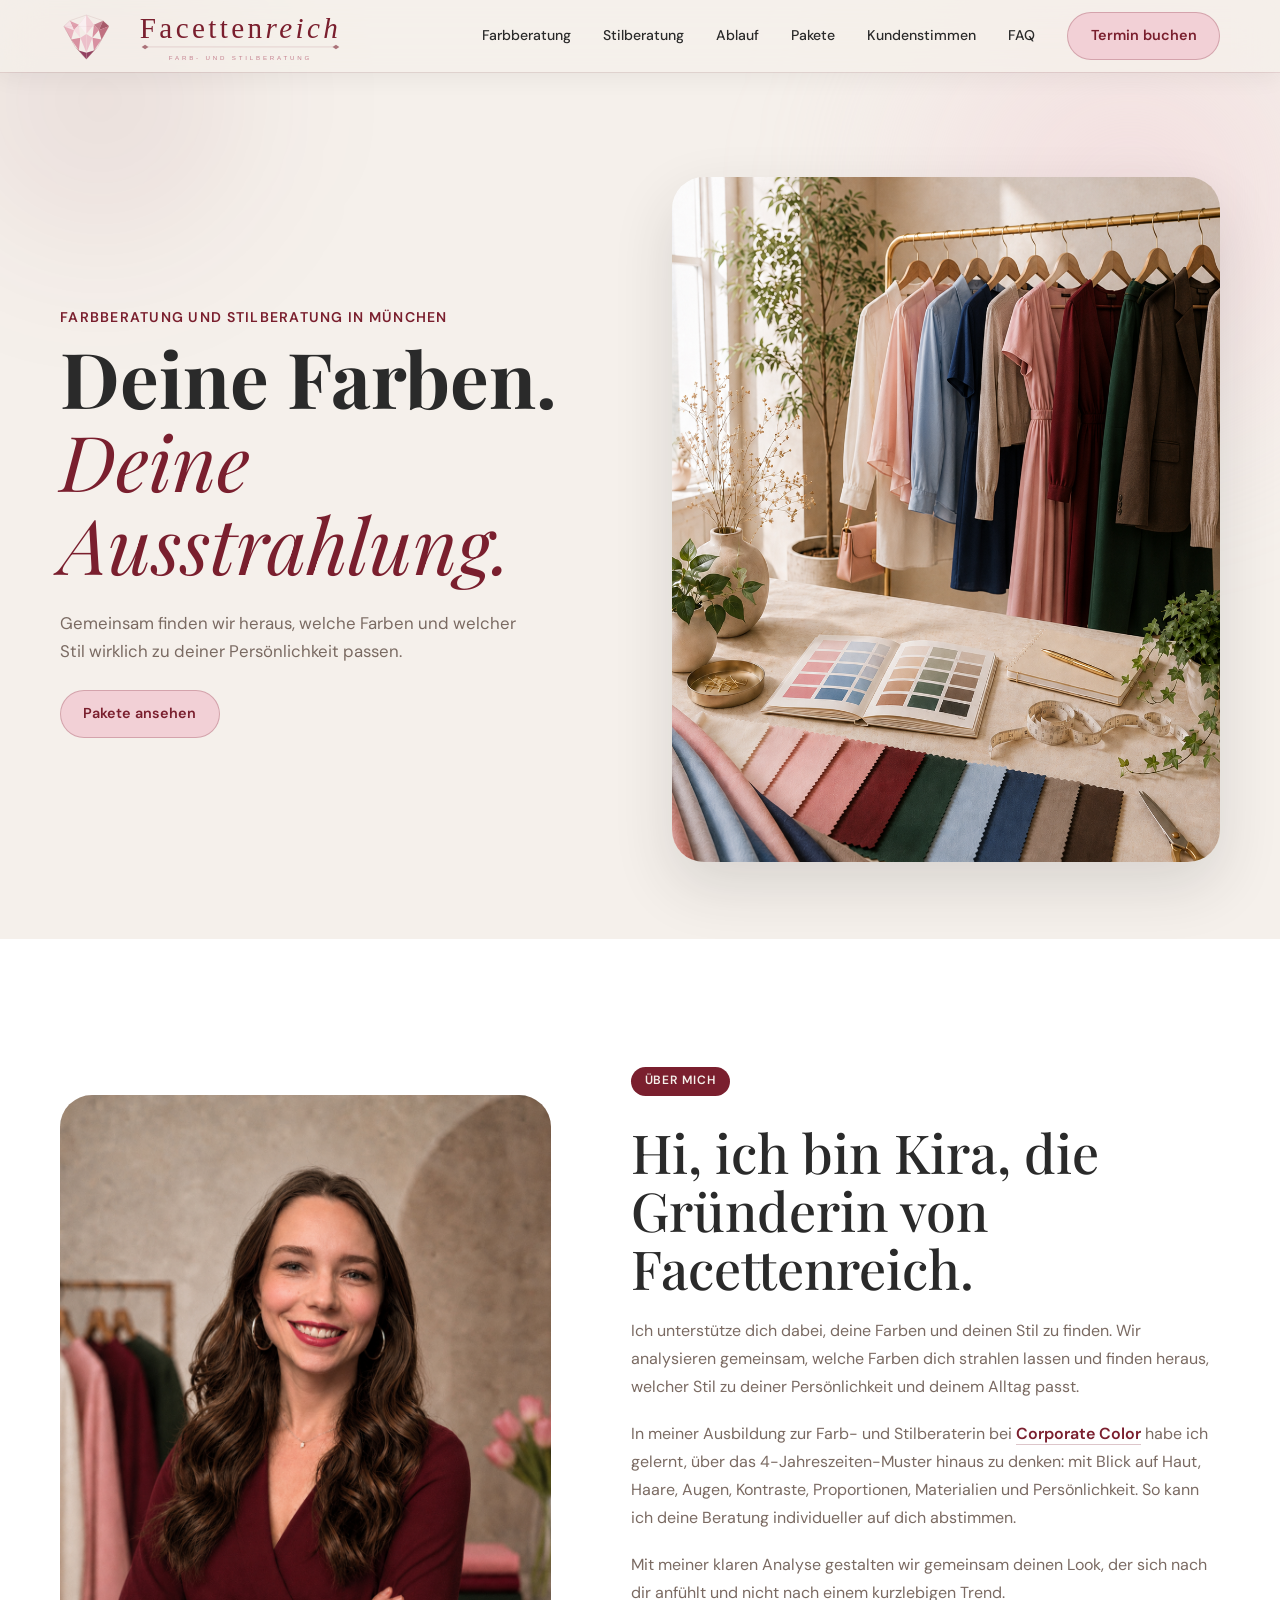
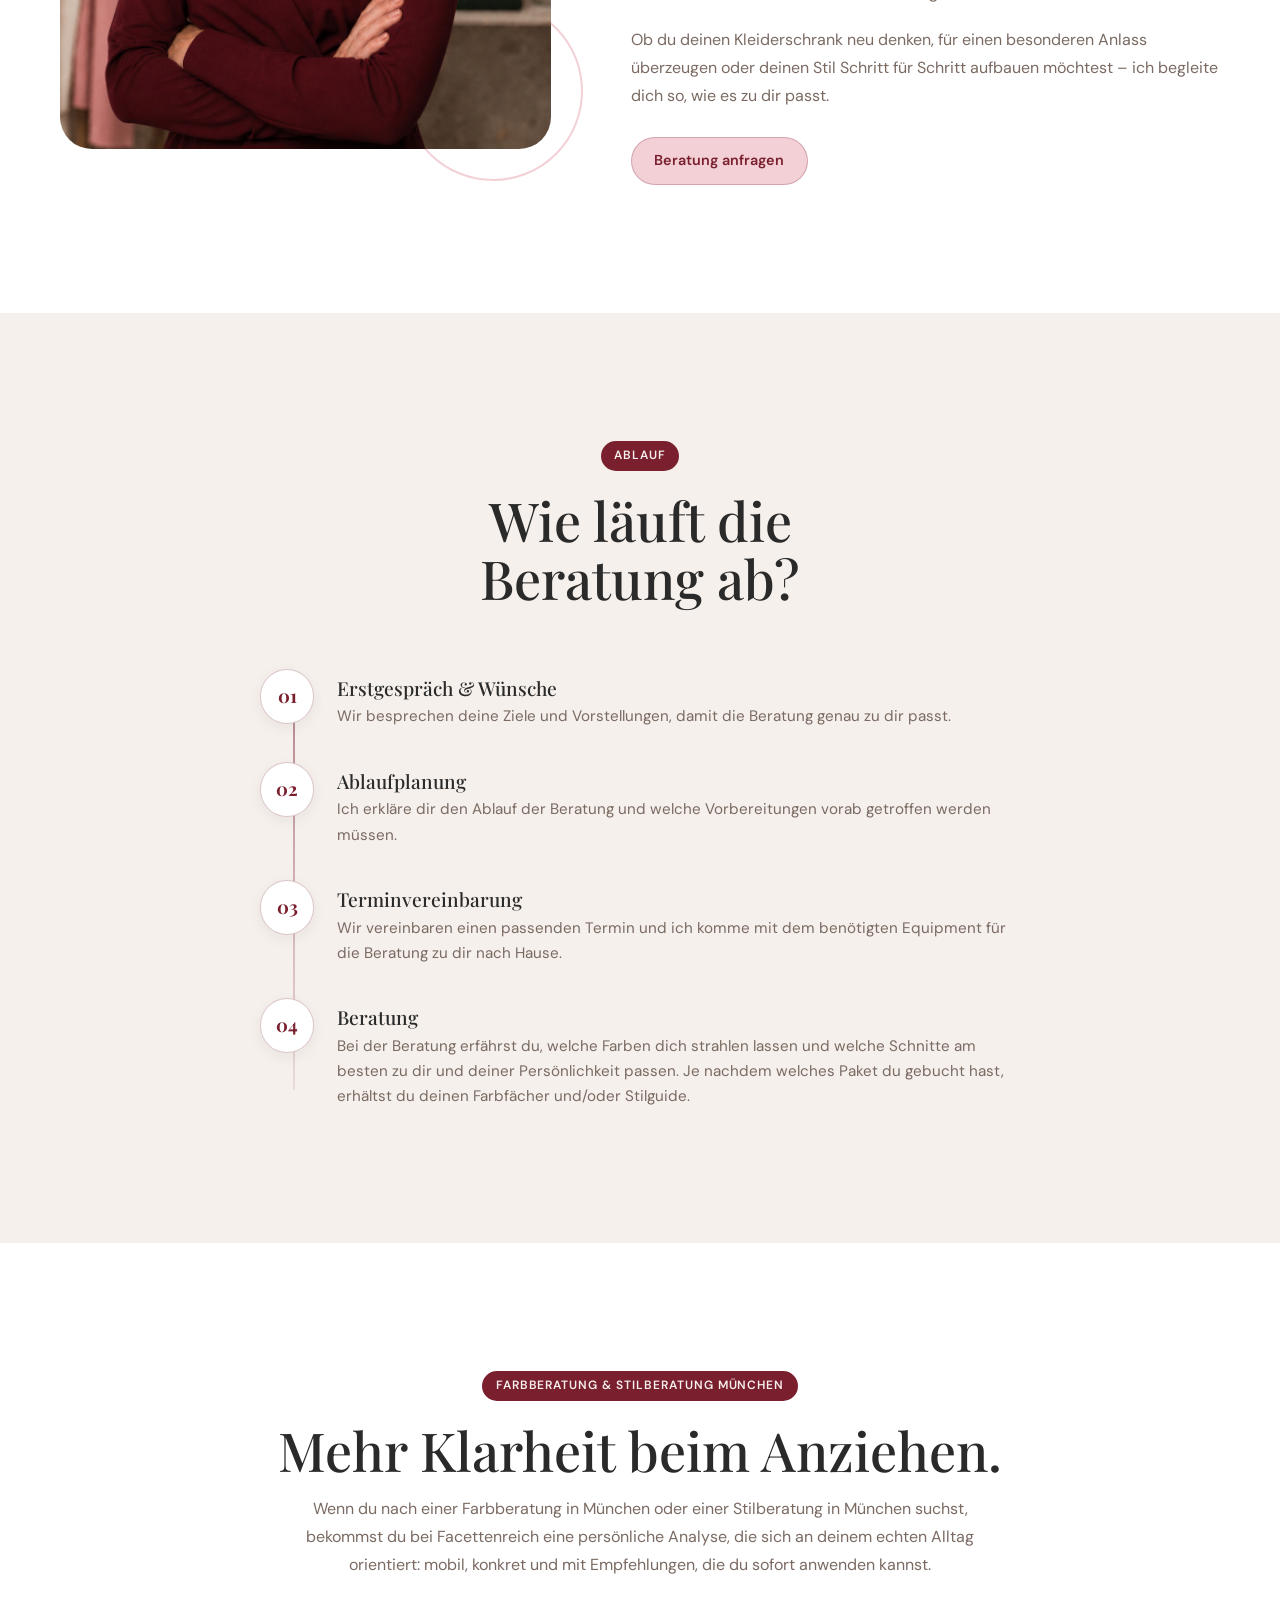
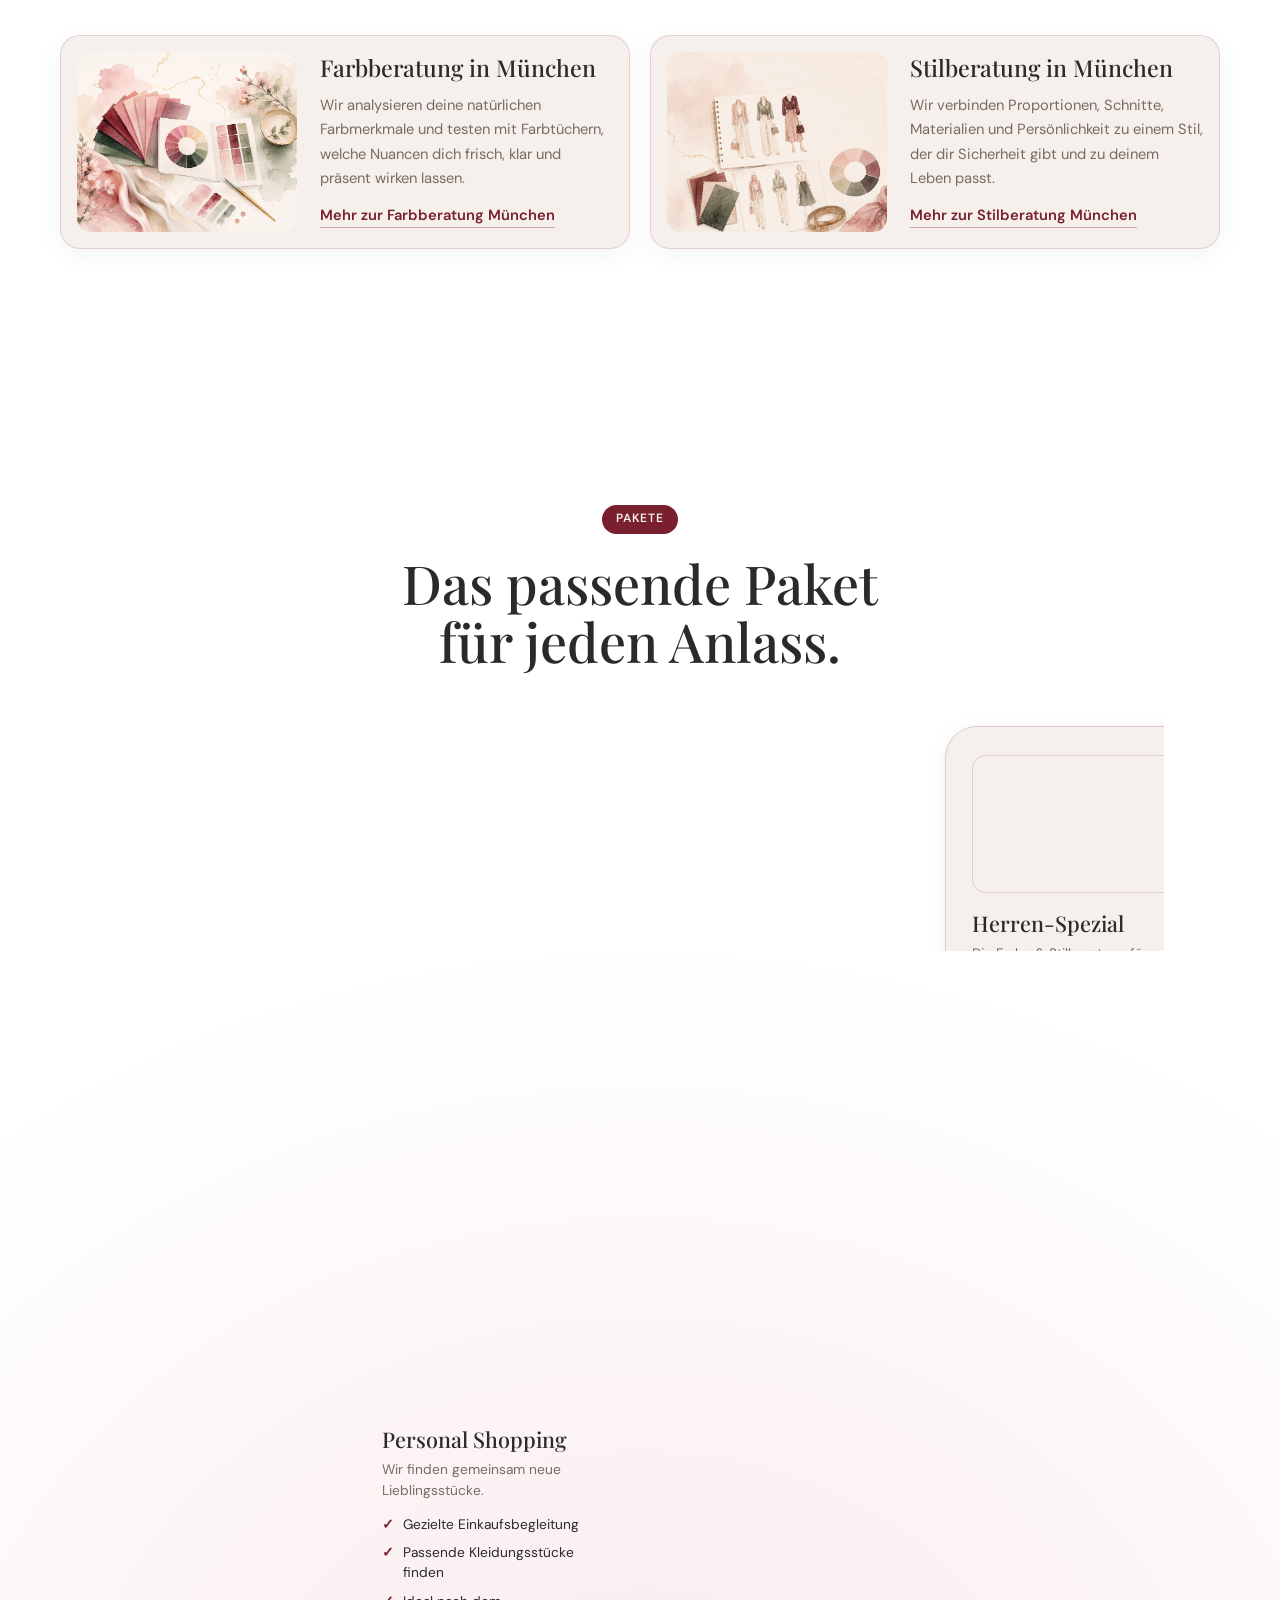
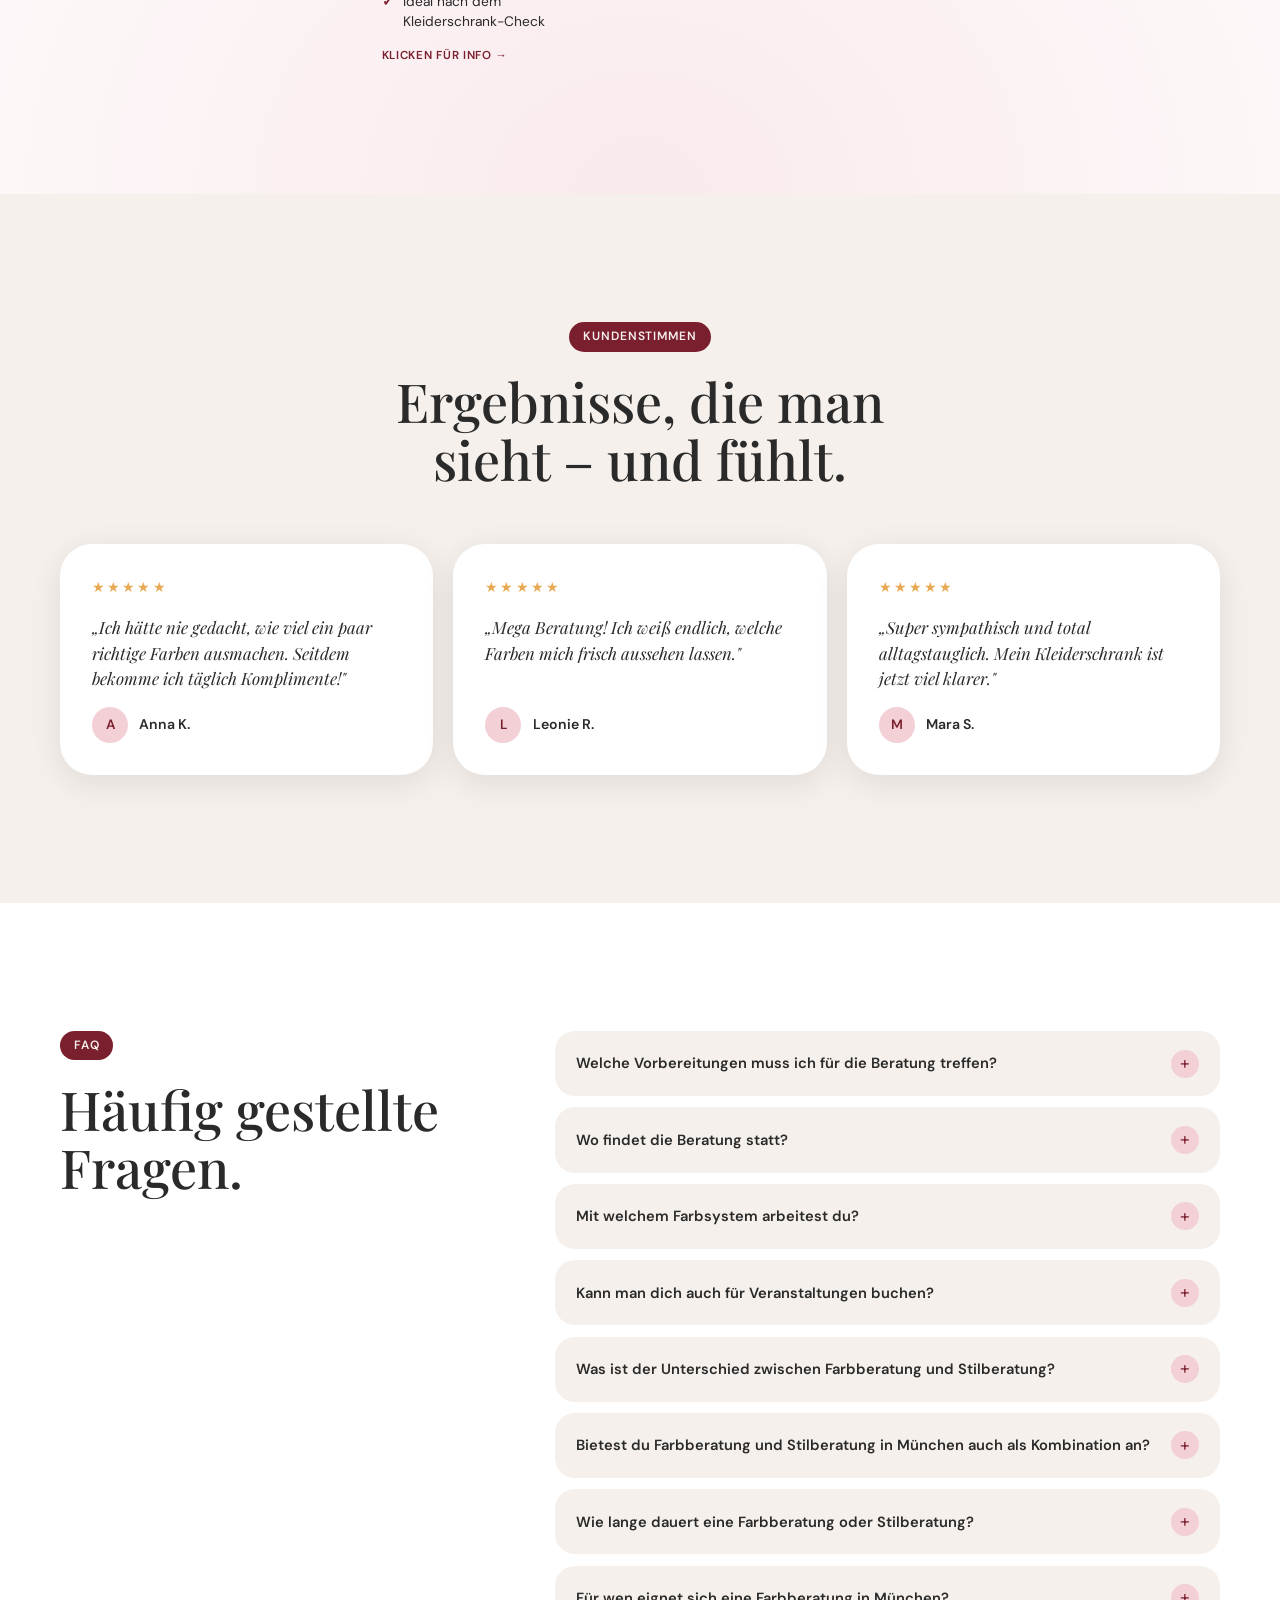
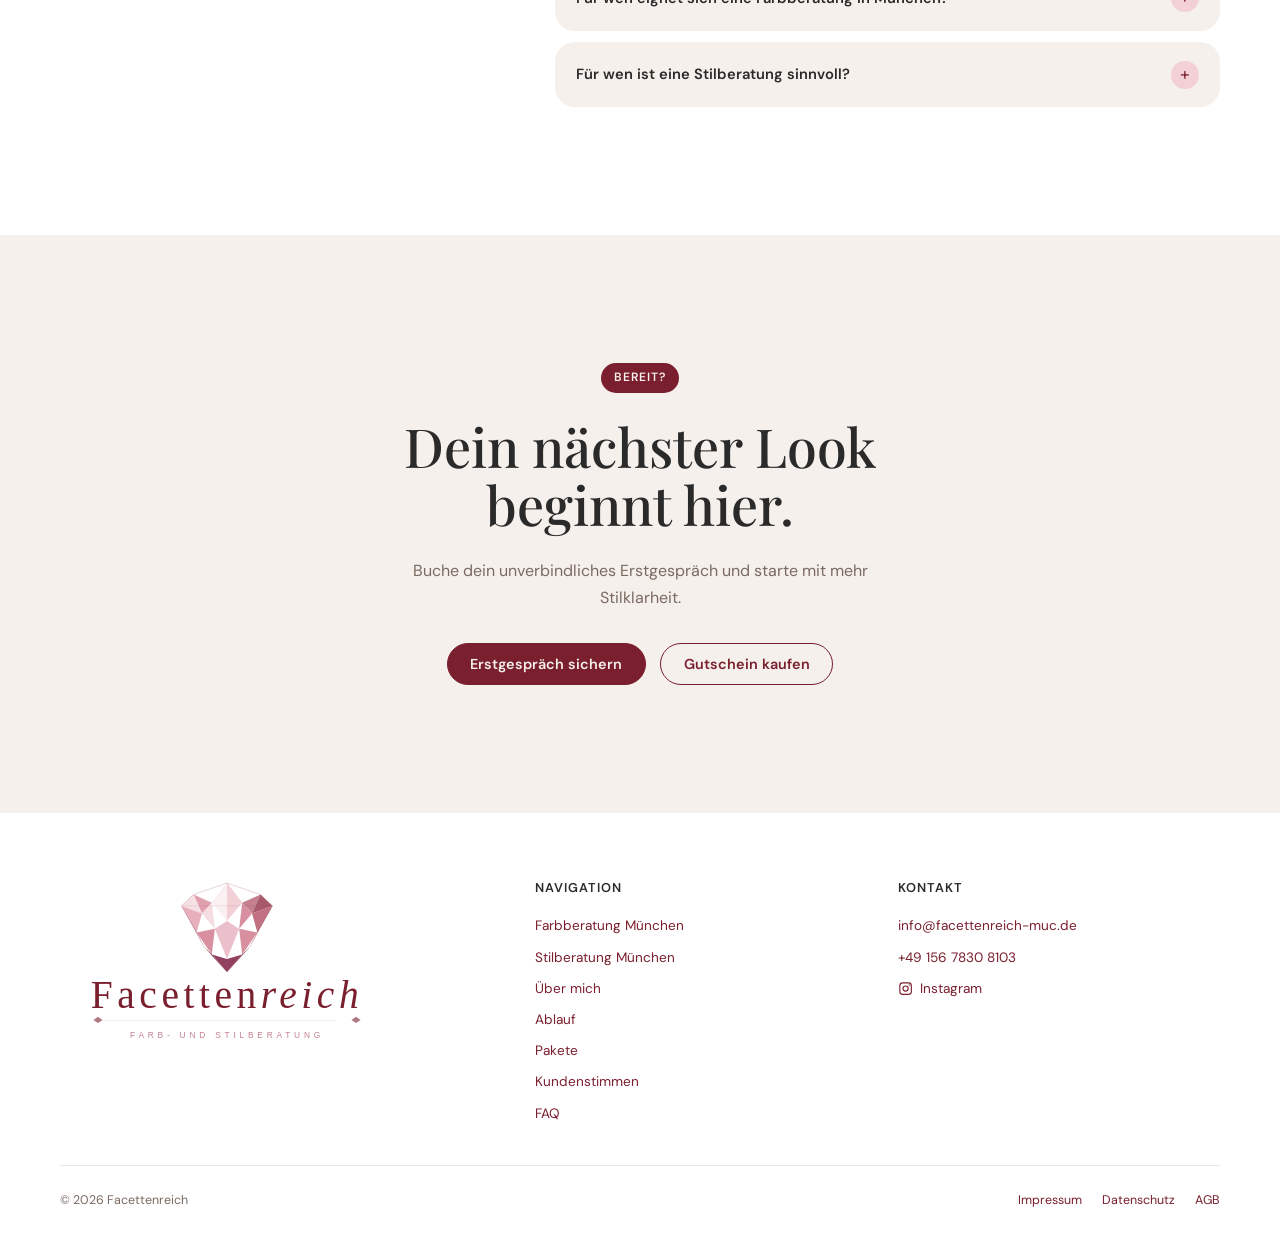
==== commit e82302af: "Update homepage H1 SEO phrase" ====
--- a/index.html
+++ b/index.html
@@ -208,8 +208,10 @@
         <div class="hero-blob hero-blob--2" aria-hidden="true"></div>
         <div class="wrap hero-inner">
           <div class="hero-text">
-            <span class="tag">Farb- und Stilberatung in München</span>
-            <h1>Deine Farben.<br><em>Deine Ausstrahlung.</em></h1>
+            <h1>
+              <span class="h1-kicker">Farbberatung und Stilberatung in München</span>
+              <span class="h1-main">Deine Farben.<br><em>Deine Ausstrahlung.</em></span>
+            </h1>
             <p>Gemeinsam finden wir heraus, welche Farben und welcher Stil wirklich zu deiner Persönlichkeit passen.</p>
             <div class="hero-actions">
               <a href="#services" class="btn btn-pill">Pakete ansehen</a>
--- a/styles.css
+++ b/styles.css
@@ -423,6 +423,22 @@
 .hero-text h1 {
   margin-top: 0.5rem;
   color: var(--text-dark);
+}
+
+.h1-kicker {
+  display: block;
+  margin-bottom: 0.62rem;
+  color: var(--bordeaux);
+  font-family: 'DM Sans', sans-serif;
+  font-size: clamp(0.78rem, 1.1vw, 0.95rem);
+  font-weight: 600;
+  letter-spacing: 0.09em;
+  line-height: 1.25;
+  text-transform: uppercase;
+}
+
+.h1-main {
+  display: block;
 }
 
 .hero-text > p {
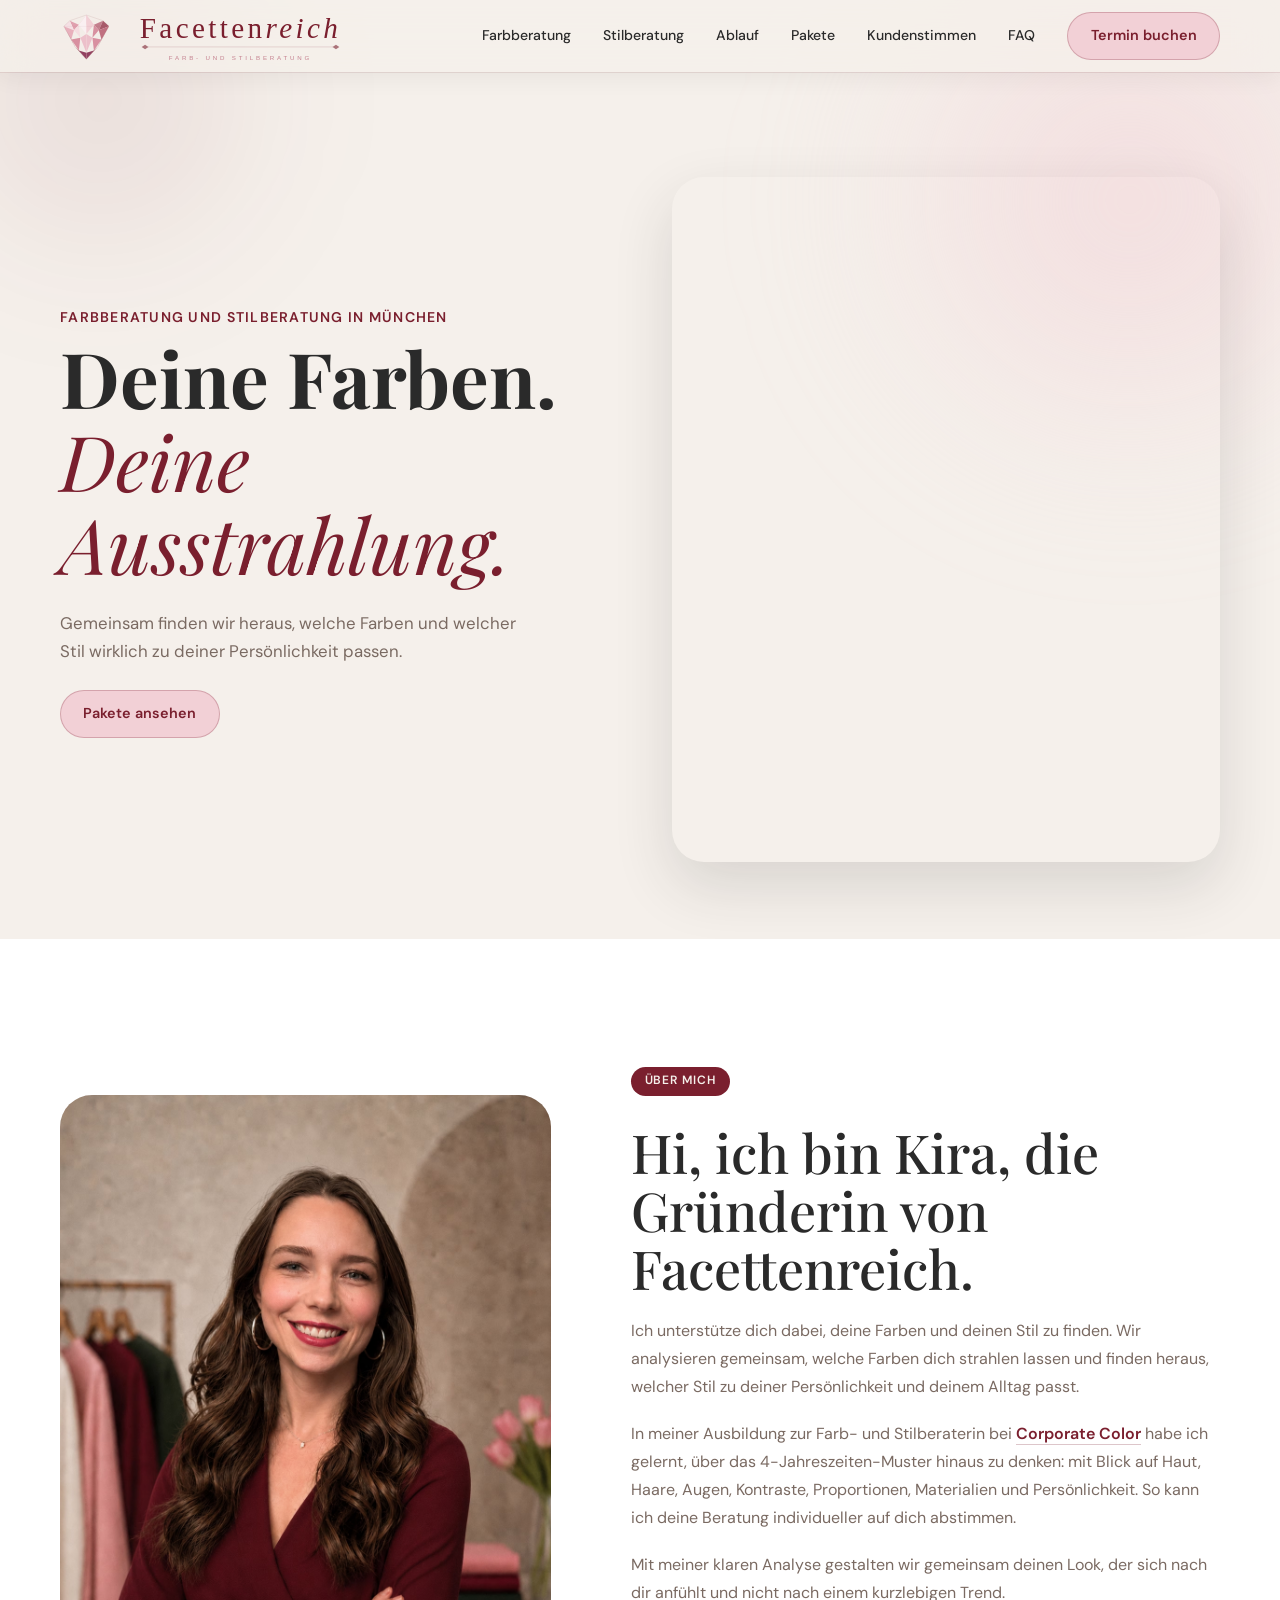
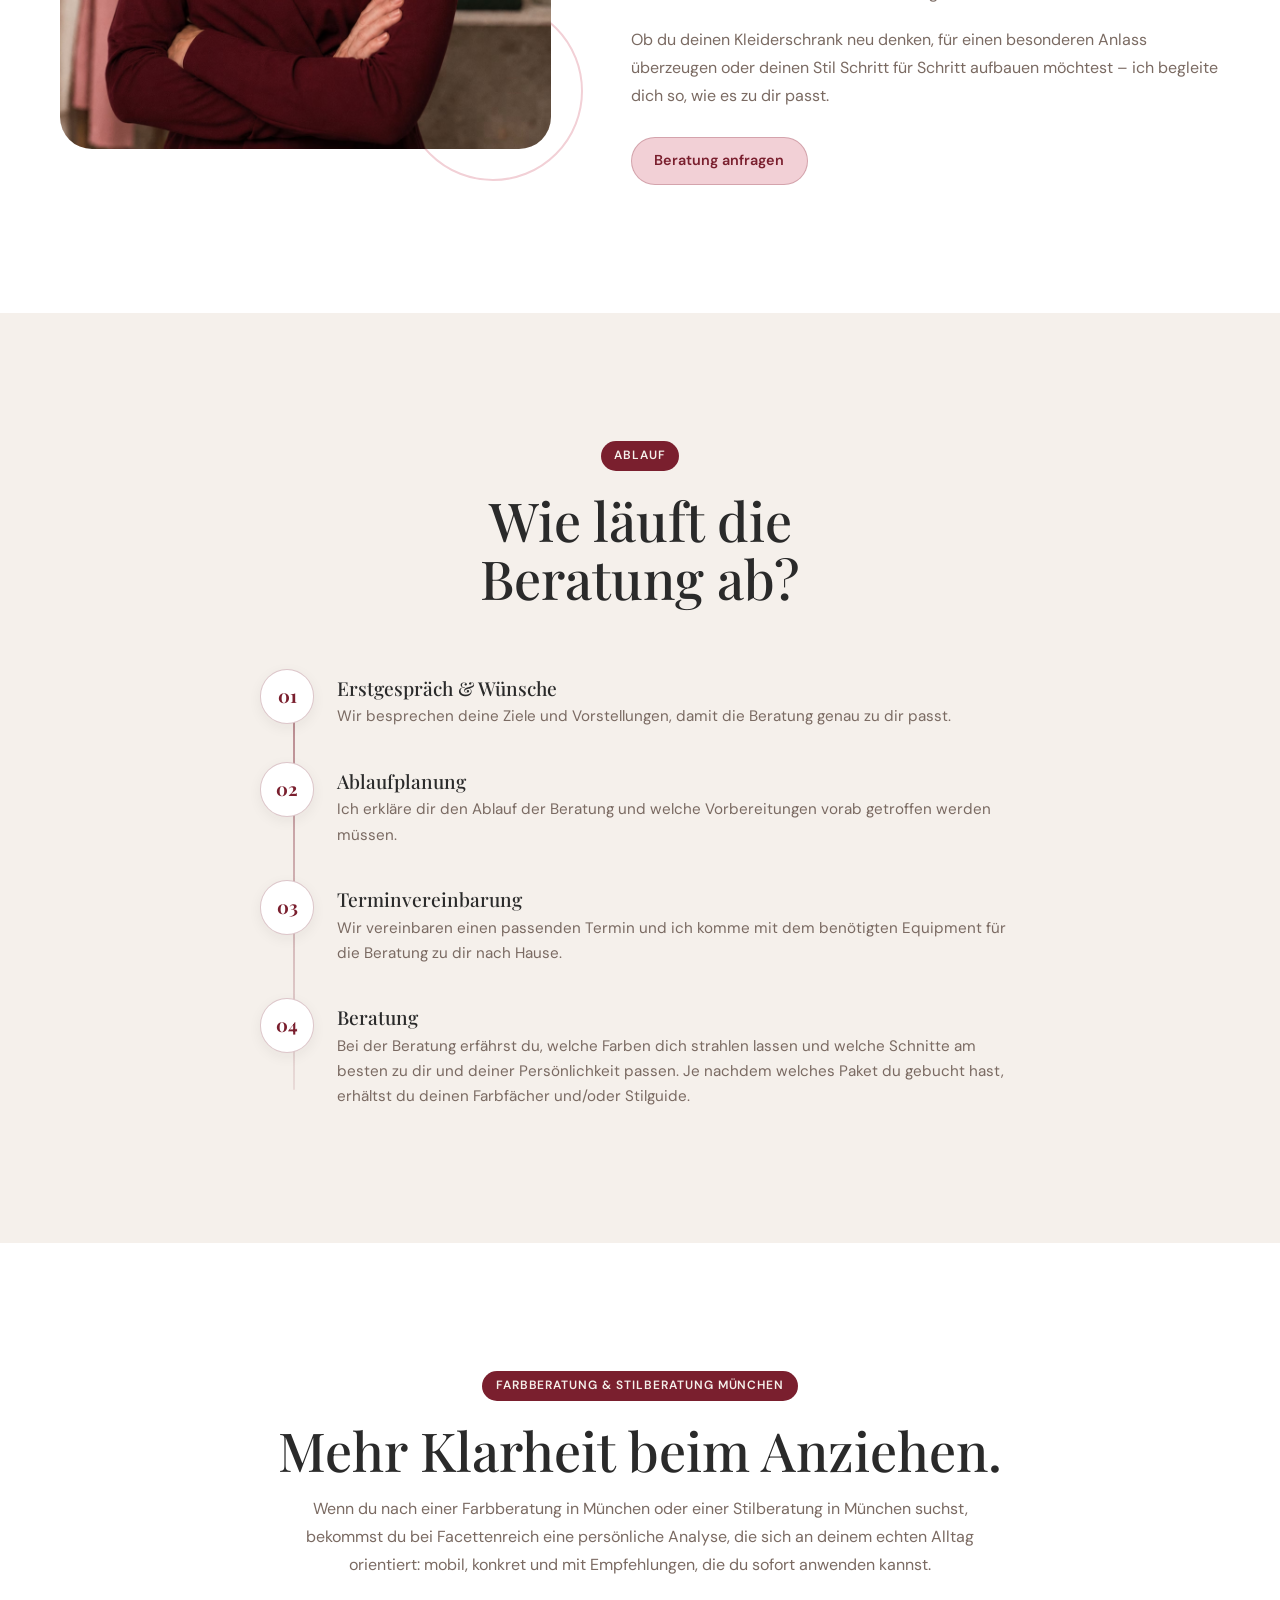
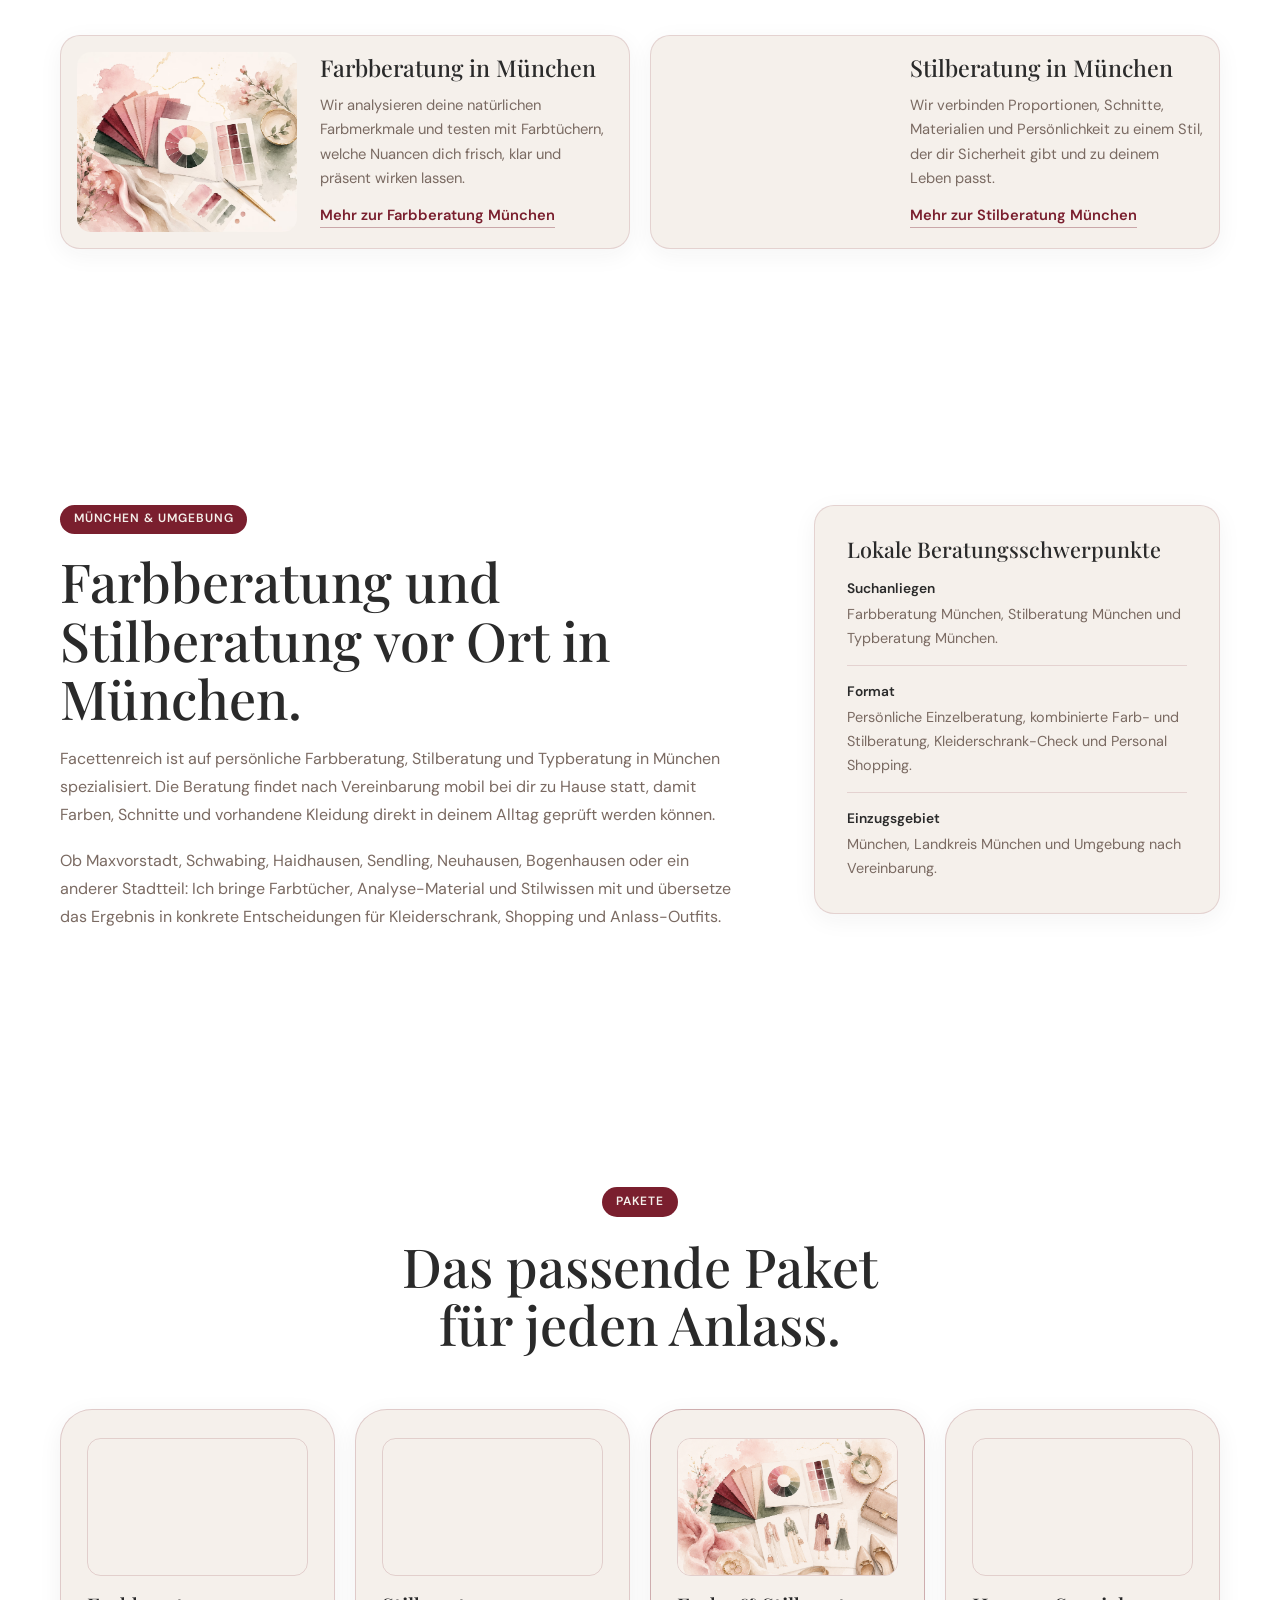
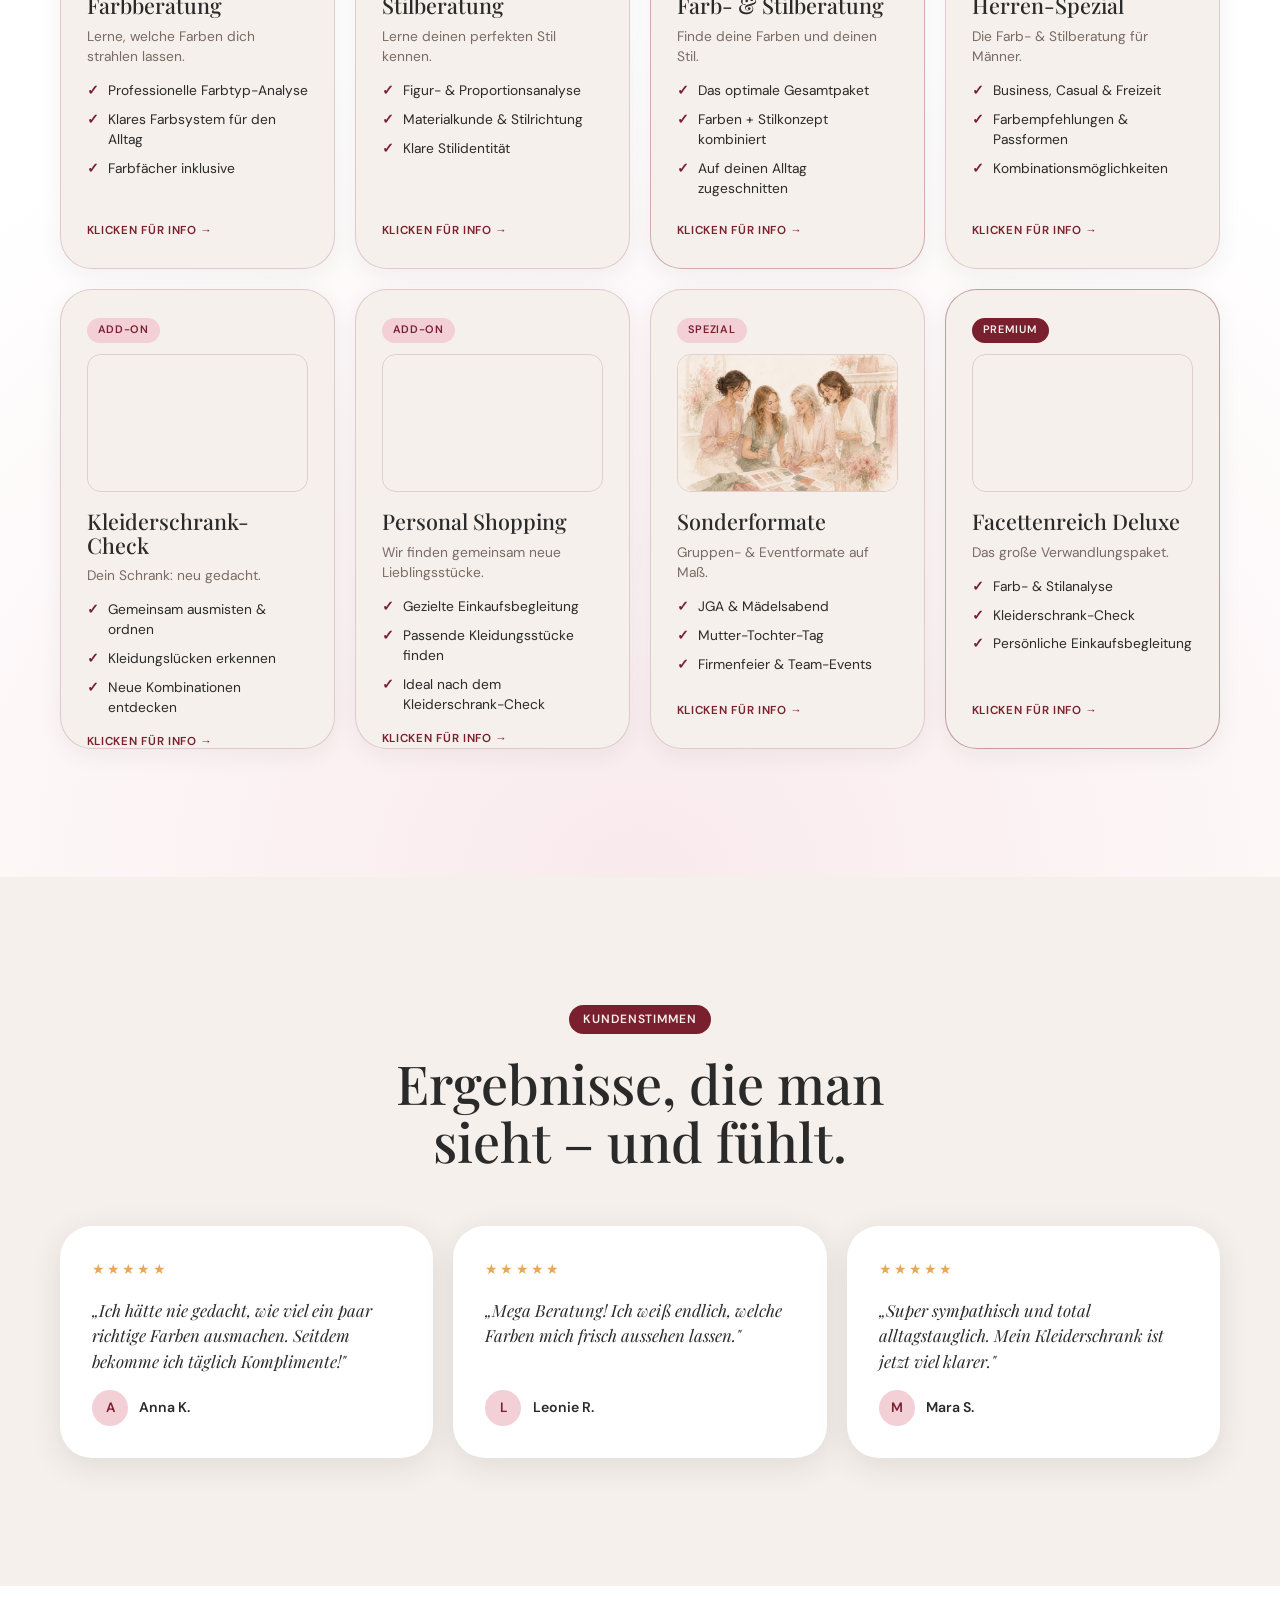
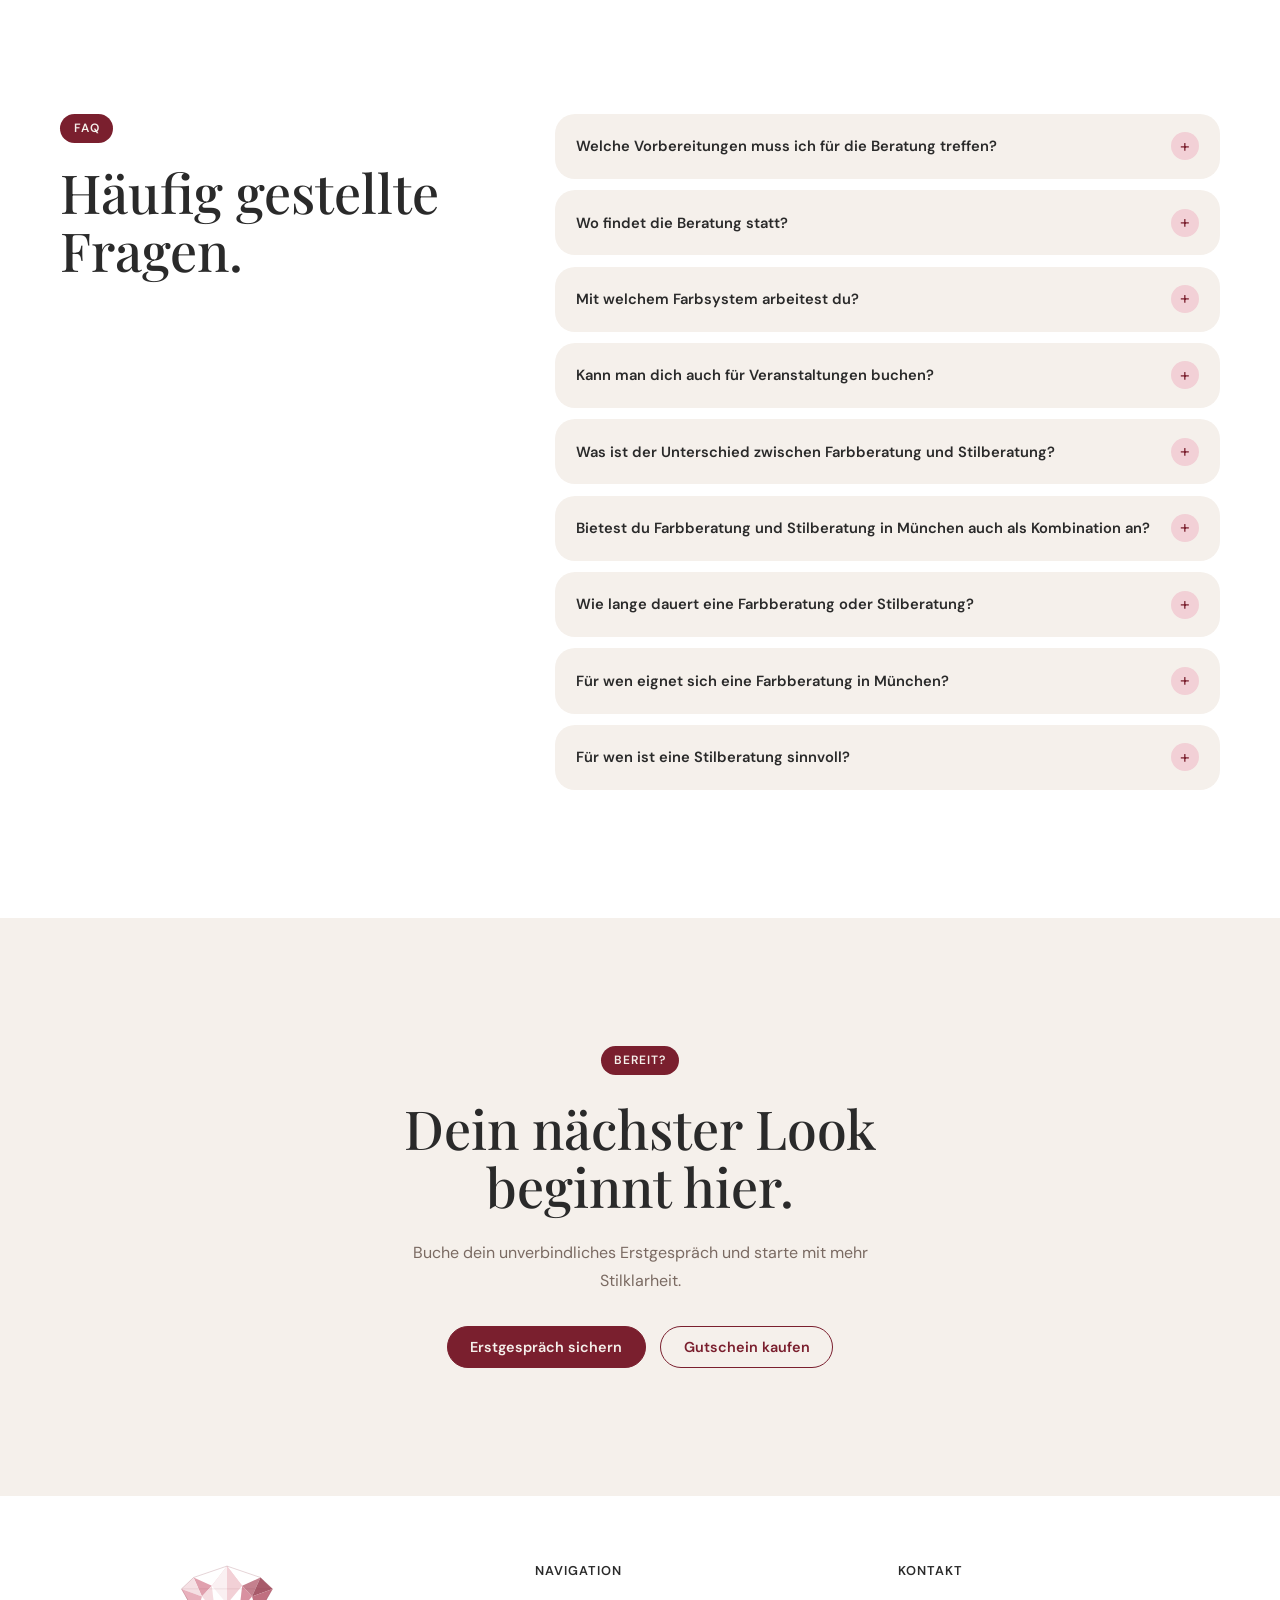
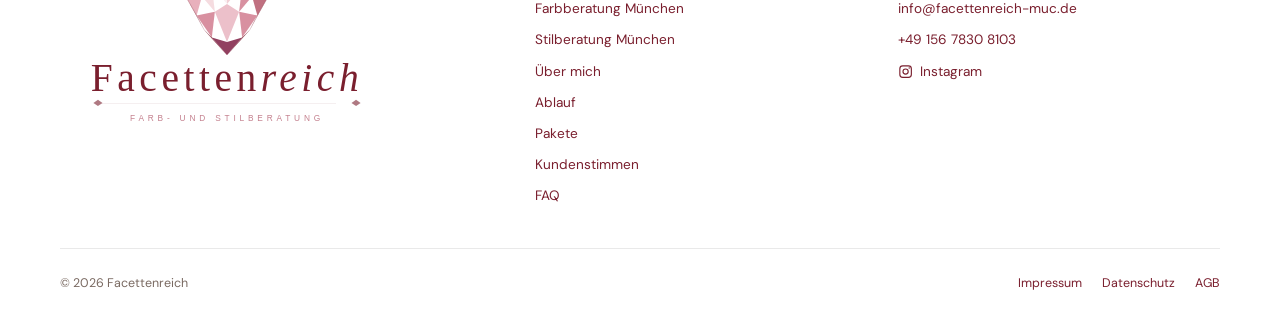
==== commit e6d11b4e: "Improve Munich SEO signals" ====
--- a/index.html
+++ b/index.html
@@ -3,11 +3,13 @@
   <head>
     <meta charset="UTF-8" />
     <meta name="viewport" content="width=device-width, initial-scale=1.0" />
-    <title>Facettenreich – Farbberatung &amp; Stilberatung München</title>
-    <meta name="description" content="Farbberatung und Stilberatung in München mit Kira Wimmers. Entdecke deine besten Farben, passende Schnitte und ein Stilprofil, das zu Alltag, Persönlichkeit und Ausstrahlung passt." />
+    <title>Farbberatung München &amp; Stilberatung München | Facettenreich</title>
+    <meta name="description" content="Mobile Farbberatung und Stilberatung in München mit Kira Wimmers: Farbtyp-Analyse, Typberatung, passende Schnitte und ein Stilprofil für Alltag, Beruf und Anlass." />
     <meta name="robots" content="index, follow" />
     <meta name="author" content="Kira Wimmers" />
     <meta name="theme-color" content="#ffffff" />
+    <meta name="geo.region" content="DE-BY" />
+    <meta name="geo.placename" content="München" />
     <link rel="canonical" href="https://www.facettenreich-muc.de/" />
     <link rel="alternate" hreflang="de-DE" href="https://www.facettenreich-muc.de/" />
     <link rel="alternate" hreflang="x-default" href="https://www.facettenreich-muc.de/" />
@@ -17,8 +19,8 @@
     <meta property="og:url" content="https://www.facettenreich-muc.de/" />
     <meta property="og:site_name" content="Facettenreich" />
     <meta property="og:locale" content="de_DE" />
-    <meta property="og:title" content="Facettenreich – Farbberatung &amp; Stilberatung München" />
-    <meta property="og:description" content="Farbberatung und Stilberatung in München mit Kira Wimmers. Entdecke deine besten Farben, passende Schnitte und ein Stilprofil, das zu Alltag, Persönlichkeit und Ausstrahlung passt." />
+    <meta property="og:title" content="Farbberatung München &amp; Stilberatung München | Facettenreich" />
+    <meta property="og:description" content="Mobile Farbberatung und Stilberatung in München mit Kira Wimmers: Farbtyp-Analyse, Typberatung, passende Schnitte und ein Stilprofil für Alltag, Beruf und Anlass." />
     <meta property="og:image" content="https://www.facettenreich-muc.de/pics/header.png" />
     <meta property="og:image:width" content="1024" />
     <meta property="og:image:height" content="1535" />
@@ -27,8 +29,8 @@
 
     <!-- Twitter Card -->
     <meta name="twitter:card" content="summary_large_image" />
-    <meta name="twitter:title" content="Facettenreich – Farbberatung &amp; Stilberatung München" />
-    <meta name="twitter:description" content="Farbberatung und Stilberatung in München mit Kira Wimmers. Entdecke deine besten Farben, passende Schnitte und ein Stilprofil, das zu Alltag, Persönlichkeit und Ausstrahlung passt." />
+    <meta name="twitter:title" content="Farbberatung München &amp; Stilberatung München | Facettenreich" />
+    <meta name="twitter:description" content="Mobile Farbberatung und Stilberatung in München mit Kira Wimmers: Farbtyp-Analyse, Typberatung, passende Schnitte und ein Stilprofil für Alltag, Beruf und Anlass." />
     <meta name="twitter:image" content="https://www.facettenreich-muc.de/pics/header.png" />
 
     <!-- Strukturierte Daten: LocalBusiness -->
@@ -38,8 +40,10 @@
       "@type": ["LocalBusiness", "ProfessionalService"],
       "@id": "https://www.facettenreich-muc.de/#business",
       "name": "Facettenreich – Farb- und Stilberatung",
-      "description": "Individuelle Farb- und Stilberatung in München. Kira Wimmers analysiert deinen Farbtyp und entwickelt ein Stilkonzept, das zu deiner Persönlichkeit und deinem Alltag passt.",
-      "url": "https://www.facettenreich-muc.de",
+      "alternateName": ["Farbberatung München", "Stilberatung München", "Typberatung München"],
+      "description": "Individuelle Farb- und Stilberatung in München. Kira Wimmers analysiert deinen Farbtyp und entwickelt ein Stilkonzept, das zu deiner Persönlichkeit, deinem Alltag und deiner Garderobe passt.",
+      "slogan": "Farbberatung und Stilberatung in München für mehr Klarheit beim Anziehen.",
+      "url": "https://www.facettenreich-muc.de/",
       "image": "https://www.facettenreich-muc.de/pics/header.png",
       "logo": "https://www.facettenreich-muc.de/pics/facettenreich_logo.svg",
       "telephone": "+4915678308103",
@@ -61,10 +65,24 @@
         "latitude": 48.1505,
         "longitude": 11.5612
       },
-      "areaServed": {
-        "@type": "City",
-        "name": "München"
-      },
+      "areaServed": [
+        {
+          "@type": "City",
+          "name": "München"
+        },
+        {
+          "@type": "AdministrativeArea",
+          "name": "Landkreis München"
+        }
+      ],
+      "knowsAbout": [
+        "Farbberatung München",
+        "Stilberatung München",
+        "Typberatung",
+        "Farbtyp-Analyse",
+        "Personal Shopping",
+        "Kleiderschrank-Check"
+      ],
       "openingHoursSpecification": {
         "@type": "OpeningHoursSpecification",
         "dayOfWeek": ["Monday", "Tuesday", "Wednesday", "Thursday", "Friday", "Saturday"],
@@ -89,6 +107,47 @@
     }
     </script>
 
+    <!-- Strukturierte Daten: Website und Startseite -->
+    <script type="application/ld+json">
+    {
+      "@context": "https://schema.org",
+      "@graph": [
+        {
+          "@type": "WebSite",
+          "@id": "https://www.facettenreich-muc.de/#website",
+          "url": "https://www.facettenreich-muc.de/",
+          "name": "Facettenreich",
+          "alternateName": "Facettenreich München",
+          "inLanguage": "de-DE",
+          "publisher": {
+            "@id": "https://www.facettenreich-muc.de/#business"
+          }
+        },
+        {
+          "@type": "WebPage",
+          "@id": "https://www.facettenreich-muc.de/#webpage",
+          "url": "https://www.facettenreich-muc.de/",
+          "name": "Farbberatung München & Stilberatung München | Facettenreich",
+          "headline": "Farbberatung und Stilberatung in München",
+          "description": "Mobile Farbberatung und Stilberatung in München mit Kira Wimmers: Farbtyp-Analyse, Typberatung, passende Schnitte und ein Stilprofil für Alltag, Beruf und Anlass.",
+          "inLanguage": "de-DE",
+          "isPartOf": {
+            "@id": "https://www.facettenreich-muc.de/#website"
+          },
+          "about": {
+            "@id": "https://www.facettenreich-muc.de/#business"
+          },
+          "primaryImageOfPage": {
+            "@type": "ImageObject",
+            "url": "https://www.facettenreich-muc.de/pics/header.png",
+            "width": 1024,
+            "height": 1535
+          }
+        }
+      ]
+    }
+    </script>
+
     <!-- Strukturierte Daten: FAQPage -->
     <script type="application/ld+json">
     {
@@ -172,7 +231,7 @@
     </script>
 
     <link rel="icon" href="pics/facettenreich_diamant.svg" type="image/svg+xml" />
-    <link rel="preload" as="image" href="pics/header.png" />
+    <link rel="preload" as="image" href="pics/header.avif" type="image/avif" />
     <link rel="stylesheet" href="styles.css" />
     <script defer src="script.js"></script>
   </head>
@@ -219,7 +278,10 @@
           </div>
           <div class="hero-visual">
             <div class="hero-card hero-card--main">
-              <img src="pics/header.png" alt="Kira Wimmers bei der Farbberatung – Facettenreich München" width="1024" height="1535" fetchpriority="high" decoding="async" />
+              <picture>
+                <source srcset="pics/header.avif" type="image/avif" />
+                <img src="pics/header.png" alt="Kira Wimmers bei der Farbberatung – Facettenreich München" width="1024" height="1535" fetchpriority="high" decoding="async" />
+              </picture>
             </div>
           </div>
         </div>
@@ -231,7 +293,10 @@
           <div class="about-photo reveal">
             <div class="photo-frame">
               <div class="photo-inner">
-                <img src="pics/aboutme.png" alt="Kira Wimmers – Farb- und Stilberaterin in München" class="about-photo-image" loading="lazy" decoding="async" width="600" height="800" />
+                <picture>
+                  <source srcset="pics/aboutme.avif" type="image/avif" />
+                  <img src="pics/aboutme.png" alt="Kira Wimmers – Farb- und Stilberaterin in München" class="about-photo-image" loading="lazy" decoding="async" width="600" height="800" />
+                </picture>
               </div>
               <div class="photo-deco" aria-hidden="true"></div>
             </div>
@@ -300,7 +365,10 @@
           </div>
           <div class="seo-card-grid reveal">
             <article class="seo-card">
-              <img src="pics/farbberatung.png" alt="Farbberatung München mit Farbtüchern und Farbfächer" loading="lazy" decoding="async" width="1448" height="1086" />
+              <picture>
+                <source srcset="pics/farbberatung.avif" type="image/avif" />
+                <img src="pics/farbberatung.png" alt="Farbberatung München mit Farbtüchern und Farbfächer" loading="lazy" decoding="async" width="1448" height="1086" />
+              </picture>
               <div>
                 <h3>Farbberatung in München</h3>
                 <p>Wir analysieren deine natürlichen Farbmerkmale und testen mit Farbtüchern, welche Nuancen dich frisch, klar und präsent wirken lassen.</p>
@@ -308,13 +376,44 @@
               </div>
             </article>
             <article class="seo-card">
-              <img src="pics/stilberatung.png" alt="Stilberatung München mit Proportionsanalyse und Stilguide" loading="lazy" decoding="async" width="1450" height="1085" />
+              <picture>
+                <source srcset="pics/stilberatung.avif" type="image/avif" />
+                <img src="pics/stilberatung.png" alt="Stilberatung München mit Proportionsanalyse und Stilguide" loading="lazy" decoding="async" width="1450" height="1085" />
+              </picture>
               <div>
                 <h3>Stilberatung in München</h3>
                 <p>Wir verbinden Proportionen, Schnitte, Materialien und Persönlichkeit zu einem Stil, der dir Sicherheit gibt und zu deinem Leben passt.</p>
                 <a href="stilberatung-muenchen.html" class="text-link">Mehr zur Stilberatung München</a>
               </div>
             </article>
+          </div>
+        </div>
+      </section>
+
+      <section class="section local-seo" aria-labelledby="local-seo-title">
+        <div class="wrap landing-split">
+          <div class="landing-copy reveal">
+            <span class="tag tag--muted">München &amp; Umgebung</span>
+            <h2 id="local-seo-title">Farbberatung und Stilberatung vor Ort in München.</h2>
+            <p>Facettenreich ist auf persönliche Farbberatung, Stilberatung und Typberatung in München spezialisiert. Die Beratung findet nach Vereinbarung mobil bei dir zu Hause statt, damit Farben, Schnitte und vorhandene Kleidung direkt in deinem Alltag geprüft werden können.</p>
+            <p>Ob Maxvorstadt, Schwabing, Haidhausen, Sendling, Neuhausen, Bogenhausen oder ein anderer Stadtteil: Ich bringe Farbtücher, Analyse-Material und Stilwissen mit und übersetze das Ergebnis in konkrete Entscheidungen für Kleiderschrank, Shopping und Anlass-Outfits.</p>
+          </div>
+          <div class="landing-note local-proof reveal reveal--delay">
+            <h3>Lokale Beratungsschwerpunkte</h3>
+            <ul class="local-proof-list">
+              <li>
+                <strong>Suchanliegen</strong>
+                <span>Farbberatung München, Stilberatung München und Typberatung München.</span>
+              </li>
+              <li>
+                <strong>Format</strong>
+                <span>Persönliche Einzelberatung, kombinierte Farb- und Stilberatung, Kleiderschrank-Check und Personal Shopping.</span>
+              </li>
+              <li>
+                <strong>Einzugsgebiet</strong>
+                <span>München, Landkreis München und Umgebung nach Vereinbarung.</span>
+              </li>
+            </ul>
           </div>
         </div>
       </section>
--- a/styles.css
+++ b/styles.css
@@ -103,7 +103,8 @@
   -webkit-font-smoothing: antialiased;
 }
 
-img { max-width: 100%; display: block; }
+img,
+picture { max-width: 100%; display: block; }
 a { color: inherit; text-decoration: none; }
 
 .sr-only {
@@ -491,8 +492,12 @@
   aspect-ratio: 4/5;
 }
 
+.hero-card--main picture,
 .hero-card--main img {
   width: 100%; height: 100%;
+}
+
+.hero-card--main img {
   object-fit: cover;
 }
 
@@ -573,9 +578,13 @@
   background: var(--bordeaux-pale);
 }
 
+.photo-inner picture,
 .about-photo-image {
   width: 100%;
   height: 100%;
+}
+
+.about-photo-image {
   object-fit: cover;
   display: block;
 }
@@ -763,10 +772,14 @@
   box-shadow: 0 6px 24px rgba(42,42,42,0.05);
 }
 
+.seo-card picture,
 .seo-card img {
   width: 100%;
   height: 100%;
   min-height: 180px;
+}
+
+.seo-card img {
   object-fit: cover;
   border-radius: 14px;
 }
@@ -784,6 +797,51 @@
 .seo-card p {
   color: var(--text-muted);
   font-size: 0.92rem;
+  line-height: 1.65;
+}
+
+/* ── LOCAL SEO CONTENT ───────────────────── */
+.local-seo {
+  background: var(--white);
+}
+
+.local-seo .landing-copy h2 {
+  max-width: 17ch;
+}
+
+.local-seo .landing-note {
+  background: var(--cream);
+}
+
+.local-proof-list {
+  list-style: none;
+  margin: 1rem 0 0;
+  padding: 0;
+  display: grid;
+  gap: 0.9rem;
+}
+
+.local-proof-list li {
+  display: grid;
+  gap: 0.2rem;
+  padding-top: 0.9rem;
+  border-top: 1px solid rgba(122,31,46,0.14);
+}
+
+.local-proof-list li:first-child {
+  padding-top: 0;
+  border-top: 0;
+}
+
+.local-proof-list strong {
+  color: var(--text-dark);
+  font-size: 0.86rem;
+  font-weight: 600;
+}
+
+.local-proof-list span {
+  color: var(--text-muted);
+  font-size: 0.9rem;
   line-height: 1.65;
 }
 
@@ -1219,8 +1277,8 @@
 }
 
 .subpage-hero-copy h1 {
-  font-size: clamp(2.45rem, 5.5vw, 4.8rem);
-  max-width: 11ch;
+  font-size: clamp(2.35rem, 5vw, 4.45rem);
+  max-width: 14ch;
 }
 
 .subpage-hero-copy p {
@@ -1238,9 +1296,13 @@
   background: var(--bordeaux-pale);
 }
 
+.subpage-hero-media picture,
 .subpage-hero-media img {
   width: 100%;
   height: 100%;
+}
+
+.subpage-hero-media img {
   object-fit: cover;
 }
 
@@ -1902,9 +1964,10 @@
 
   .flip-grid     { grid-template-columns: 1fr; }
   .seo-card      { grid-template-columns: 1fr; }
+  .seo-card picture,
   .seo-card img  { min-height: 0; aspect-ratio: 4/3; }
   .subpage-hero  { padding-top: 7rem; }
-  .subpage-hero-copy h1 { max-width: 12ch; }
+  .subpage-hero-copy h1 { max-width: 14ch; }
   .subpage-hero-media { aspect-ratio: 4/3; }
   .benefit-grid  { grid-template-columns: 1fr; }
   .benefit-card  { min-height: auto; }
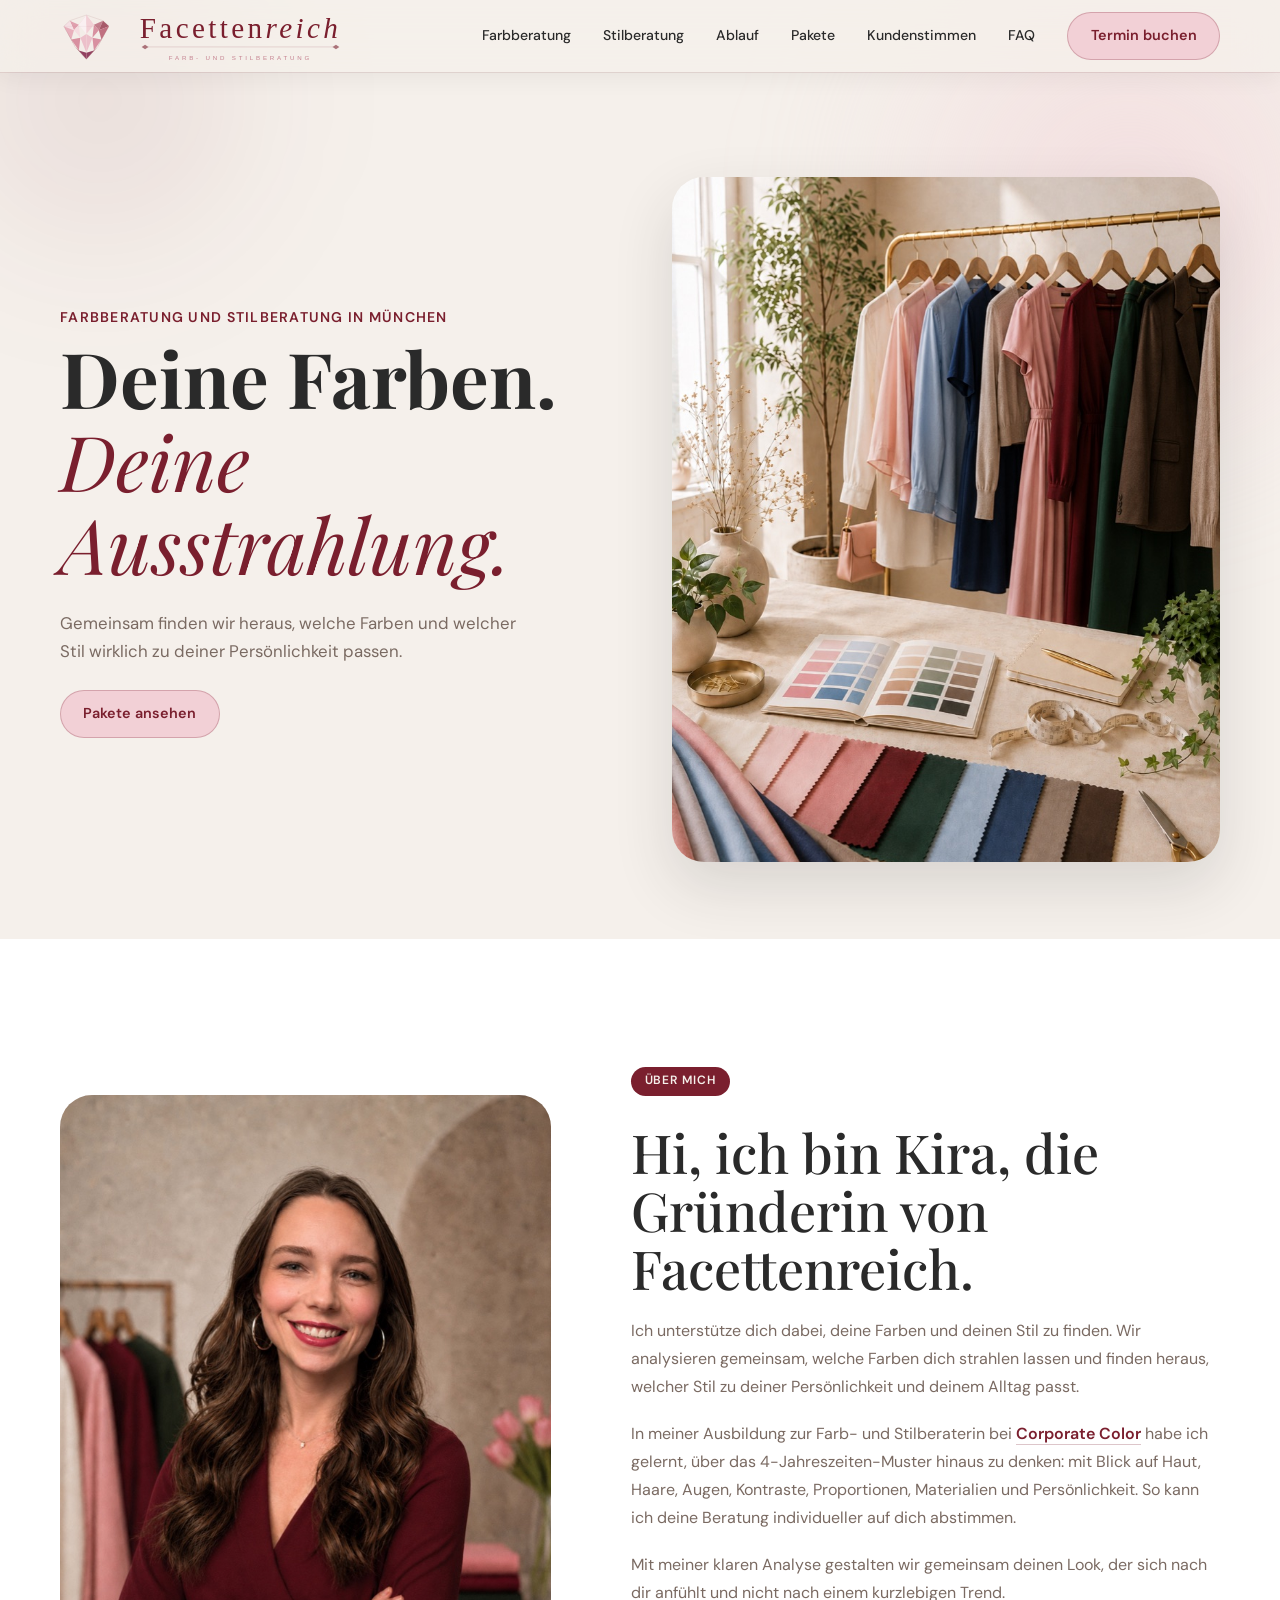
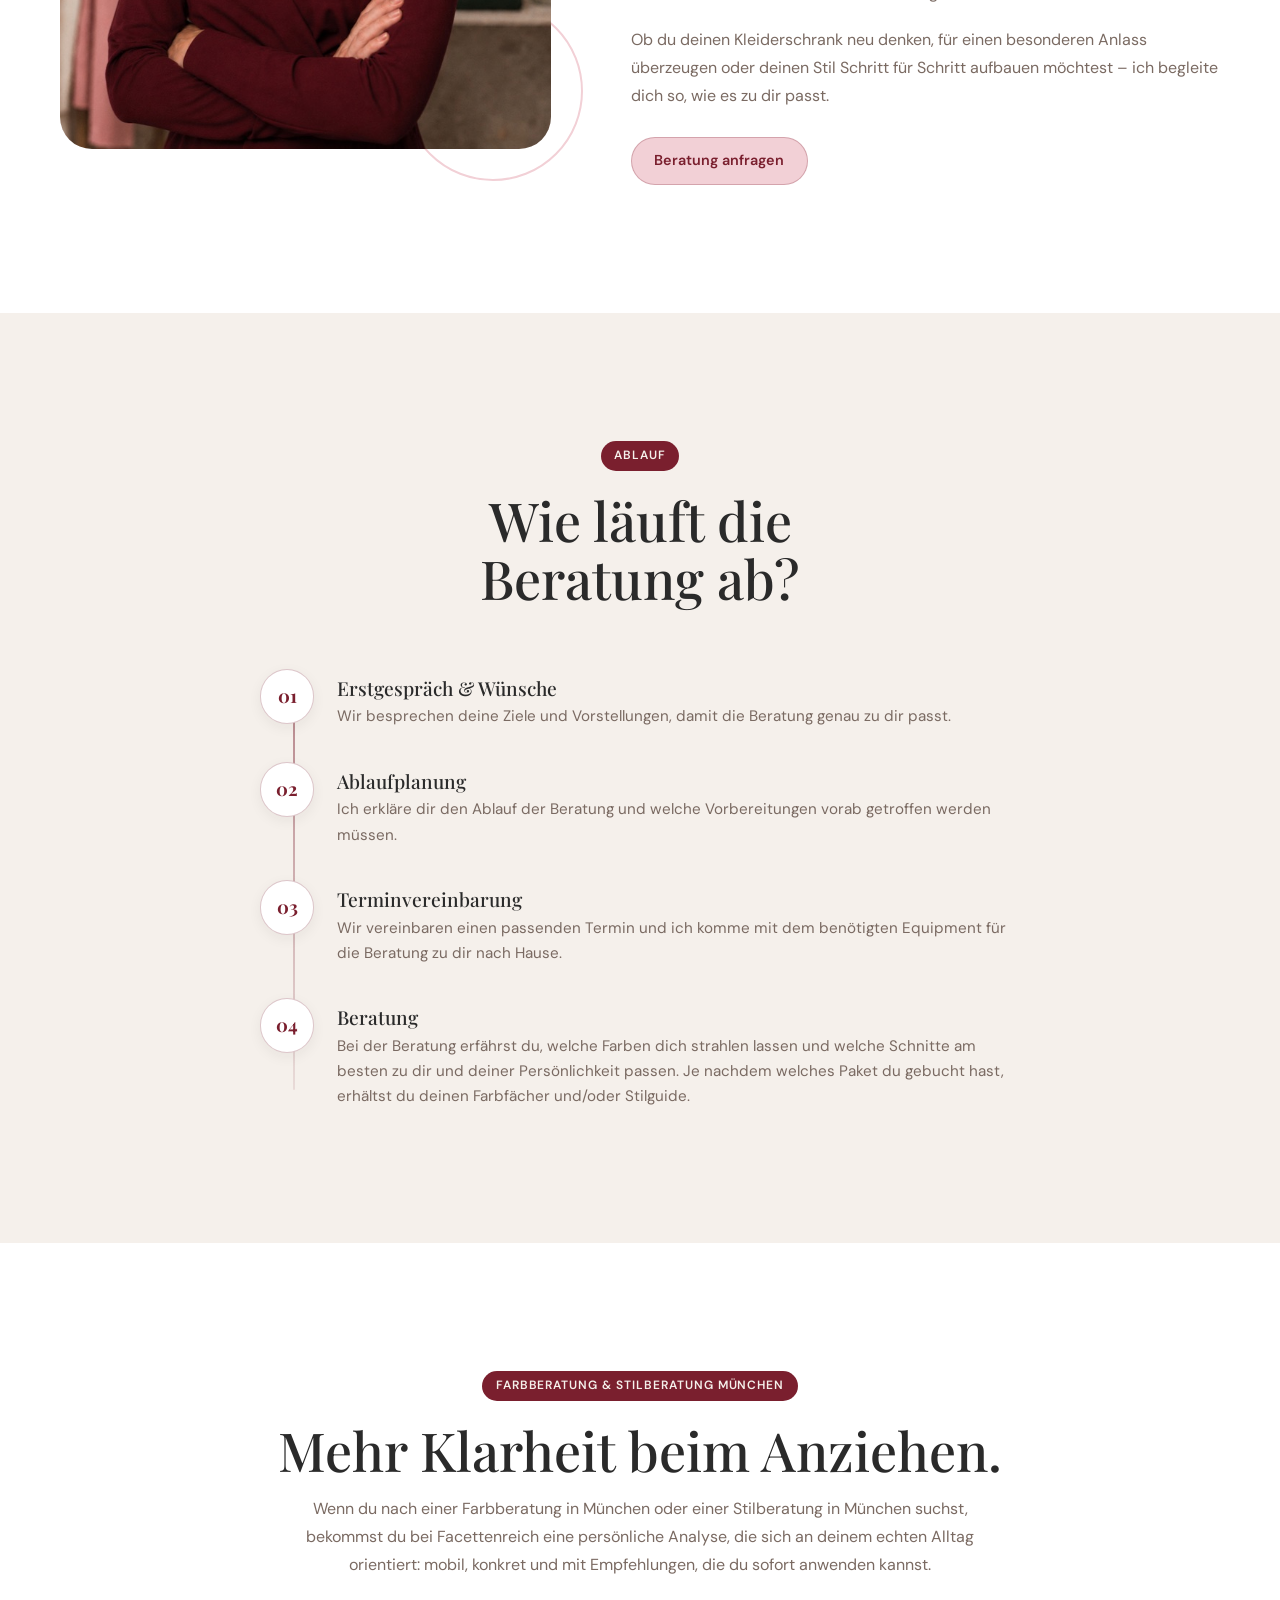
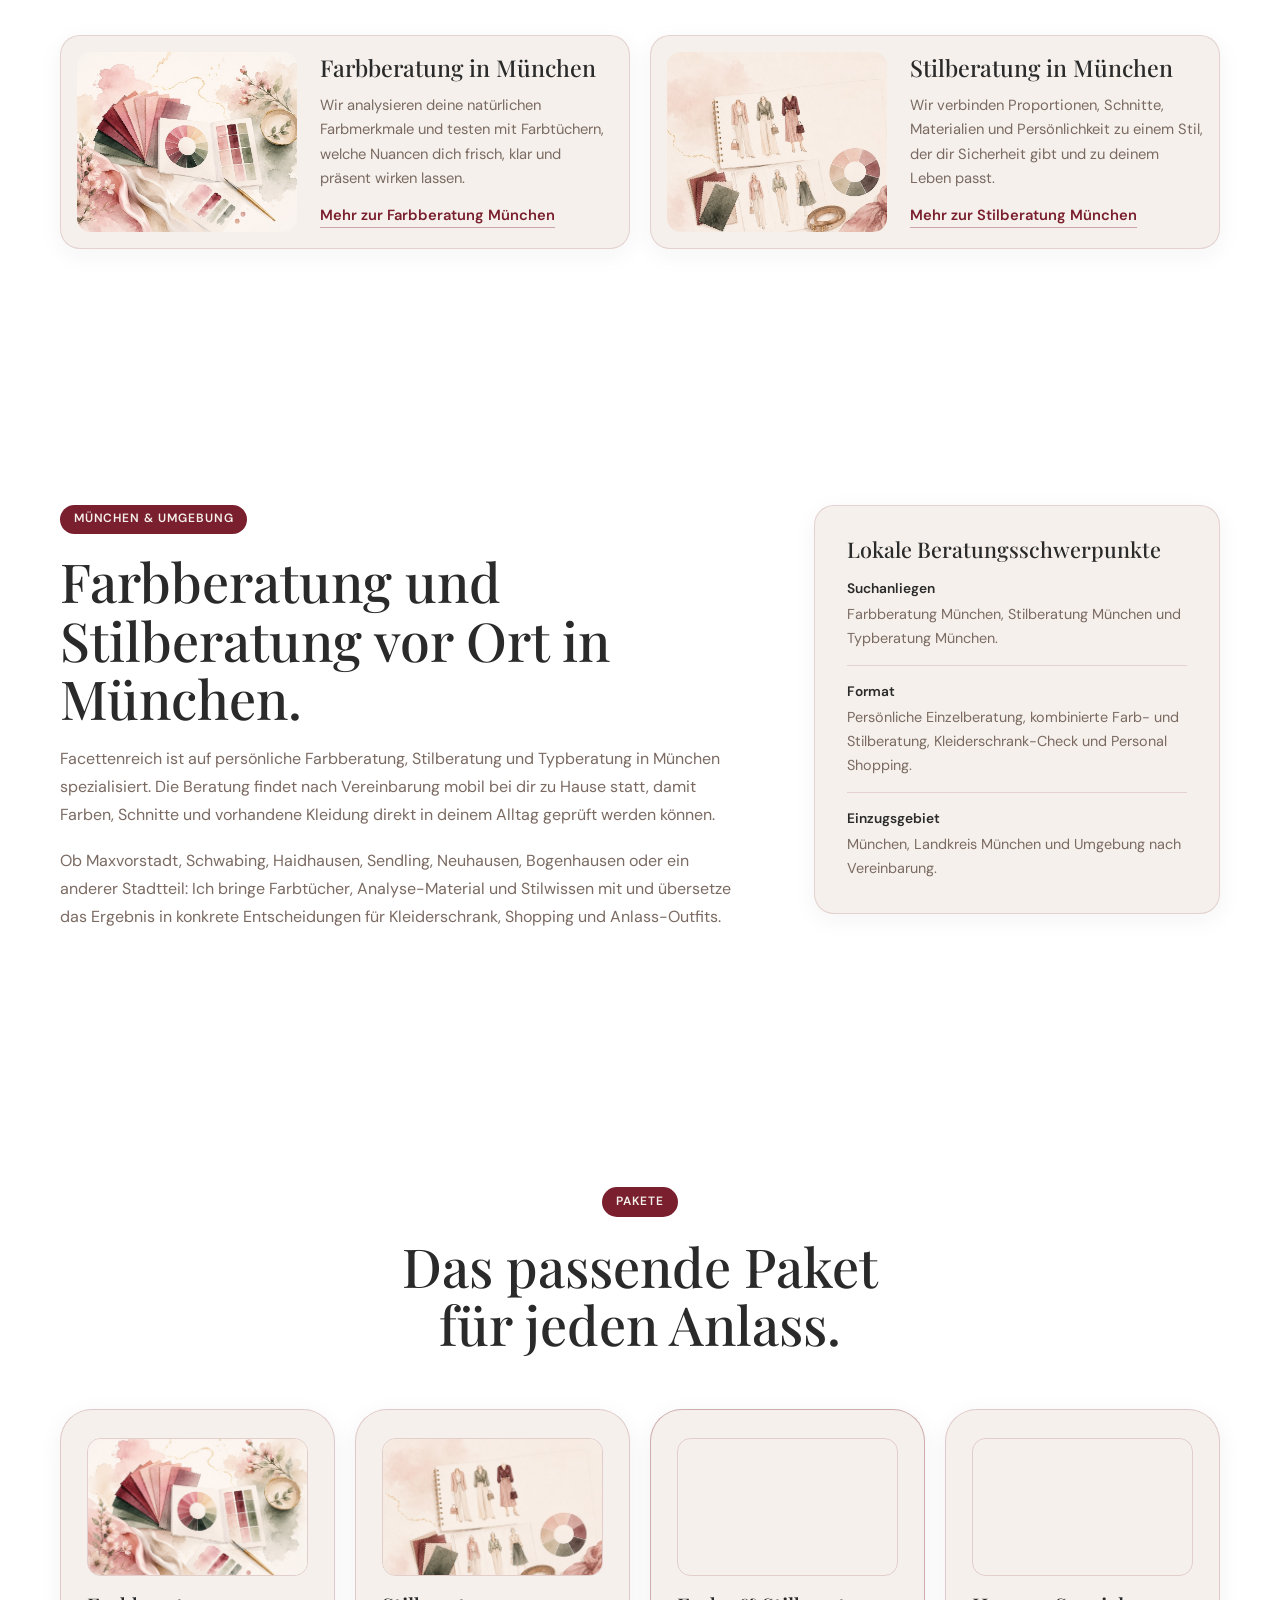
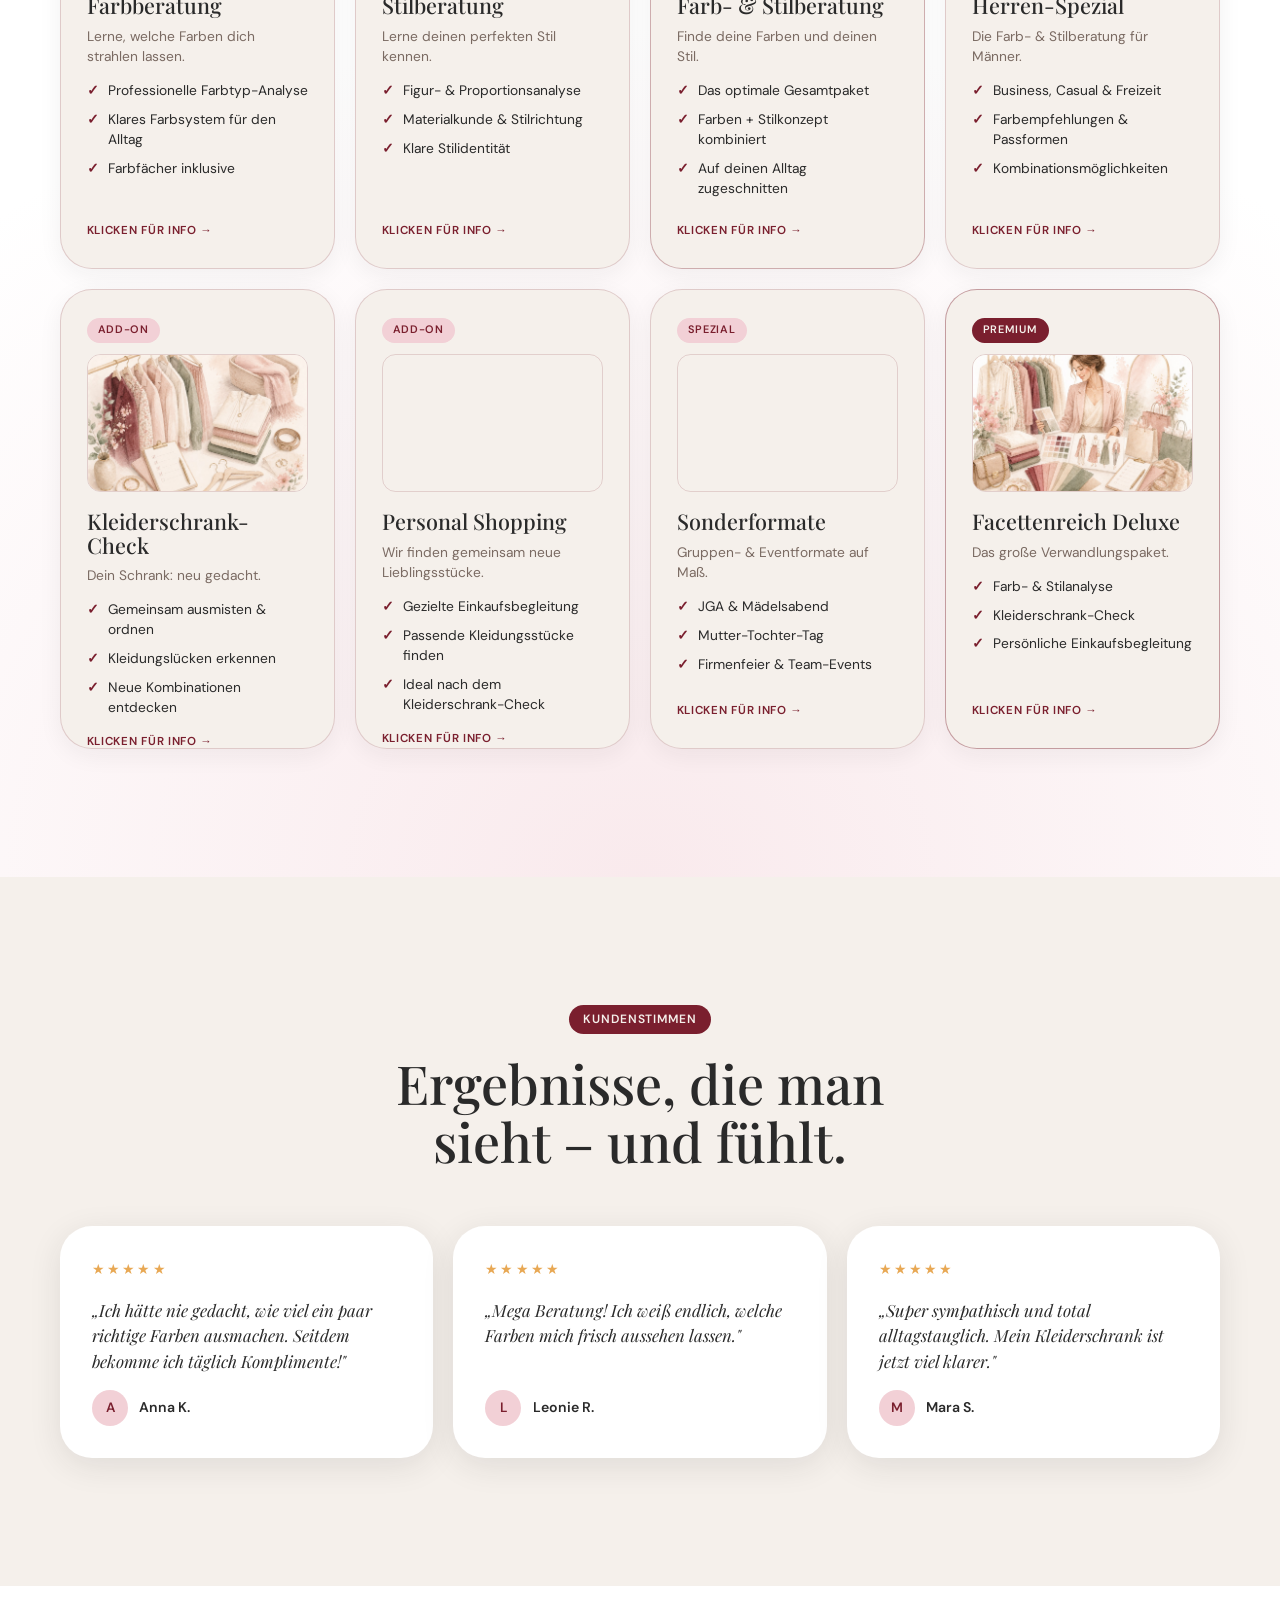
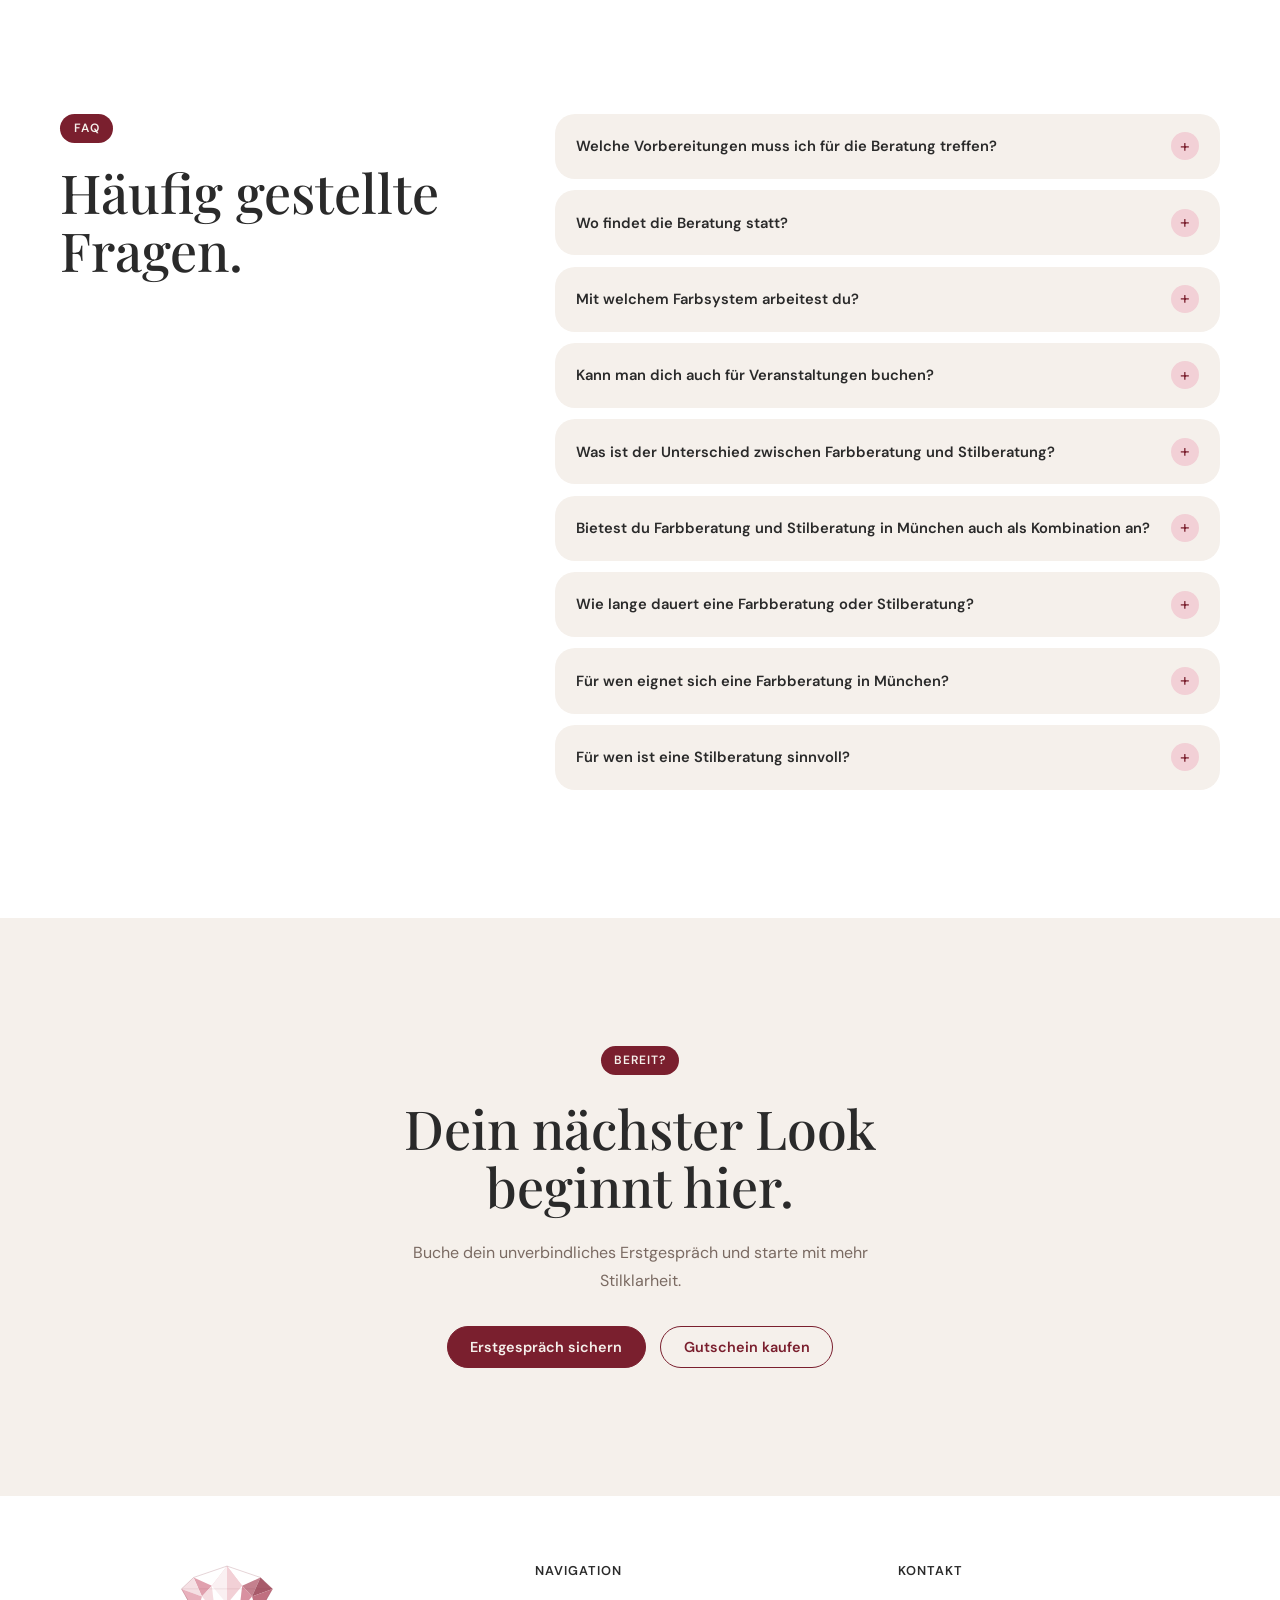
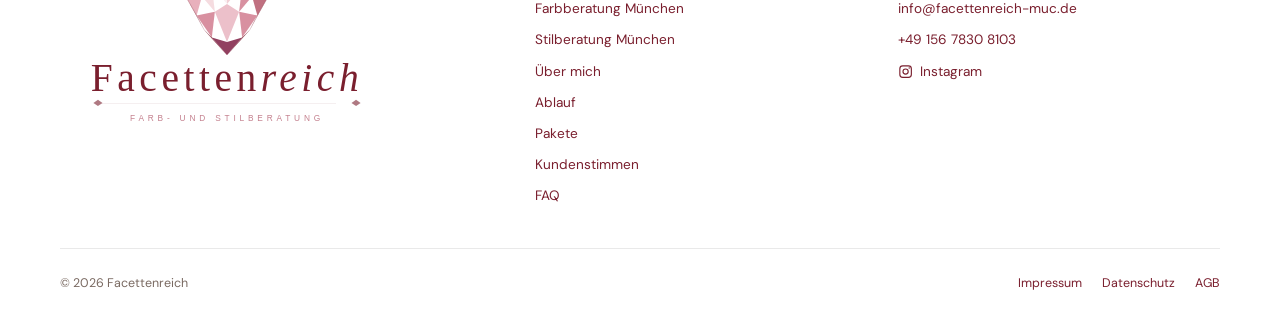
==== commit 074379cb: "Optimize visible image assets" ====
--- a/index.html
+++ b/index.html
@@ -231,7 +231,7 @@
     </script>
 
     <link rel="icon" href="pics/facettenreich_diamant.svg" type="image/svg+xml" />
-    <link rel="preload" as="image" href="pics/header.avif" type="image/avif" />
+    <link rel="preload" as="image" href="pics/small/header.jpg" type="image/jpeg" />
     <link rel="stylesheet" href="styles.css" />
     <script defer src="script.js"></script>
   </head>
@@ -279,8 +279,7 @@
           <div class="hero-visual">
             <div class="hero-card hero-card--main">
               <picture>
-                <source srcset="pics/header.avif" type="image/avif" />
-                <img src="pics/header.png" alt="Kira Wimmers bei der Farbberatung – Facettenreich München" width="1024" height="1535" fetchpriority="high" decoding="async" />
+                <img src="pics/small/header.jpg" alt="Kira Wimmers bei der Farbberatung – Facettenreich München" width="800" height="1200" fetchpriority="high" decoding="async" />
               </picture>
             </div>
           </div>
@@ -294,8 +293,7 @@
             <div class="photo-frame">
               <div class="photo-inner">
                 <picture>
-                  <source srcset="pics/aboutme.avif" type="image/avif" />
-                  <img src="pics/aboutme.png" alt="Kira Wimmers – Farb- und Stilberaterin in München" class="about-photo-image" loading="lazy" decoding="async" width="600" height="800" />
+                  <img src="pics/small/aboutme.jpg" alt="Kira Wimmers – Farb- und Stilberaterin in München" class="about-photo-image" loading="lazy" decoding="async" width="720" height="900" />
                 </picture>
               </div>
               <div class="photo-deco" aria-hidden="true"></div>
@@ -366,8 +364,7 @@
           <div class="seo-card-grid reveal">
             <article class="seo-card">
               <picture>
-                <source srcset="pics/farbberatung.avif" type="image/avif" />
-                <img src="pics/farbberatung.png" alt="Farbberatung München mit Farbtüchern und Farbfächer" loading="lazy" decoding="async" width="1448" height="1086" />
+                <img src="pics/small/farbberatung.jpg" alt="Farbberatung München mit Farbtüchern und Farbfächer" loading="lazy" decoding="async" width="900" height="675" />
               </picture>
               <div>
                 <h3>Farbberatung in München</h3>
@@ -377,8 +374,7 @@
             </article>
             <article class="seo-card">
               <picture>
-                <source srcset="pics/stilberatung.avif" type="image/avif" />
-                <img src="pics/stilberatung.png" alt="Stilberatung München mit Proportionsanalyse und Stilguide" loading="lazy" decoding="async" width="1450" height="1085" />
+                <img src="pics/small/stilberatung.jpg" alt="Stilberatung München mit Proportionsanalyse und Stilguide" loading="lazy" decoding="async" width="900" height="673" />
               </picture>
               <div>
                 <h3>Stilberatung in München</h3>
@@ -432,7 +428,7 @@
               <div class="flip-inner">
                 <div class="flip-front">
                   <div class="flip-front-content">
-                    <img src="pics/farbberatung.png" alt="Farbberatung in München – Farbfächer und Farbtücher" class="flip-front-image" loading="lazy" decoding="async" width="1448" height="1086" />
+                    <img src="pics/small/farbberatung.jpg" alt="Farbberatung in München – Farbfächer und Farbtücher" class="flip-front-image" loading="lazy" decoding="async" width="900" height="675" />
                     <h3>Farbberatung</h3>
                     <p class="flip-front-tagline">Lerne, welche Farben dich strahlen lassen.</p>
                     <ul class="flip-front-list">
@@ -460,7 +456,7 @@
               <div class="flip-inner">
                 <div class="flip-front">
                   <div class="flip-front-content">
-                    <img src="pics/stilberatung.png" alt="Stilberatung – Figur- und Proportionsanalyse" class="flip-front-image" loading="lazy" decoding="async" width="1450" height="1085" />
+                    <img src="pics/small/stilberatung.jpg" alt="Stilberatung – Figur- und Proportionsanalyse" class="flip-front-image" loading="lazy" decoding="async" width="900" height="673" />
                     <h3>Stilberatung</h3>
                     <p class="flip-front-tagline">Lerne deinen perfekten Stil kennen.</p>
                     <ul class="flip-front-list">
@@ -488,7 +484,7 @@
               <div class="flip-inner">
                 <div class="flip-front flip-front--featured">
                   <div class="flip-front-content">
-                    <img src="pics/farb_stil.png" alt="Farb- und Stilberatung als Gesamtpaket" class="flip-front-image" loading="lazy" decoding="async" width="1448" height="1086" />
+                    <img src="pics/small/farb_stil.jpg" alt="Farb- und Stilberatung als Gesamtpaket" class="flip-front-image" loading="lazy" decoding="async" width="900" height="675" />
                     <h3>Farb- &amp; Stilberatung</h3>
                     <p class="flip-front-tagline">Finde deine Farben und deinen Stil.</p>
                     <ul class="flip-front-list">
@@ -516,7 +512,7 @@
               <div class="flip-inner">
                 <div class="flip-front">
                   <div class="flip-front-content">
-                    <img src="pics/herren.png" alt="Herren-Spezial – Farb- und Stilberatung für Männer" class="flip-front-image" loading="lazy" decoding="async" width="1448" height="1086" />
+                    <img src="pics/small/herren.jpg" alt="Herren-Spezial – Farb- und Stilberatung für Männer" class="flip-front-image" loading="lazy" decoding="async" width="900" height="675" />
                     <h3>Herren-Spezial</h3>
                     <p class="flip-front-tagline">Die Farb- &amp; Stilberatung für Männer.</p>
                     <ul class="flip-front-list">
@@ -545,7 +541,7 @@
                 <div class="flip-front">
                   <div class="flip-front-content">
                     <span class="flip-badge flip-badge--soft">Add-on</span>
-                    <img src="pics/schrank.png" alt="Kleiderschrank-Check – Garderobe gemeinsam sortieren" class="flip-front-image" loading="lazy" decoding="async" width="1448" height="1086" />
+                    <img src="pics/small/schrank.jpg" alt="Kleiderschrank-Check – Garderobe gemeinsam sortieren" class="flip-front-image" loading="lazy" decoding="async" width="900" height="675" />
                     <h3>Kleiderschrank-Check</h3>
                     <p class="flip-front-tagline">Dein Schrank: neu gedacht.</p>
                     <ul class="flip-front-list">
@@ -573,7 +569,7 @@
                 <div class="flip-front">
                   <div class="flip-front-content">
                     <span class="flip-badge flip-badge--soft">Add-on</span>
-                    <img src="pics/shopping.png" alt="Personal Shopping – gezielte Einkaufsbegleitung in München" class="flip-front-image" loading="lazy" decoding="async" width="1448" height="1086" />
+                    <img src="pics/small/shopping.jpg" alt="Personal Shopping – gezielte Einkaufsbegleitung in München" class="flip-front-image" loading="lazy" decoding="async" width="900" height="675" />
                     <h3>Personal Shopping</h3>
                     <p class="flip-front-tagline">Wir finden gemeinsam neue Lieblingsstücke.</p>
                     <ul class="flip-front-list">
@@ -601,7 +597,7 @@
                 <div class="flip-front">
                   <div class="flip-front-content">
                     <span class="flip-badge flip-badge--soft">Spezial</span>
-                    <img src="pics/jga.png" alt="Sonderformate – Gruppen- und Eventberatung" class="flip-front-image" loading="lazy" decoding="async" width="1448" height="1086" />
+                    <img src="pics/small/jga.jpg" alt="Sonderformate – Gruppen- und Eventberatung" class="flip-front-image" loading="lazy" decoding="async" width="900" height="675" />
                     <h3>Sonderformate</h3>
                     <p class="flip-front-tagline">Gruppen- &amp; Eventformate auf Maß.</p>
                     <ul class="flip-front-list">
@@ -629,7 +625,7 @@
                 <div class="flip-front flip-front--premium">
                   <div class="flip-front-content">
                     <span class="flip-badge">Premium</span>
-                    <img src="pics/spezial.png" alt="Facettenreich Deluxe – das große Verwandlungspaket" class="flip-front-image" loading="lazy" decoding="async" width="1448" height="1086" />
+                    <img src="pics/small/spezial.jpg" alt="Facettenreich Deluxe – das große Verwandlungspaket" class="flip-front-image" loading="lazy" decoding="async" width="900" height="675" />
                     <h3>Facettenreich Deluxe</h3>
                     <p class="flip-front-tagline">Das große Verwandlungspaket.</p>
                     <ul class="flip-front-list">
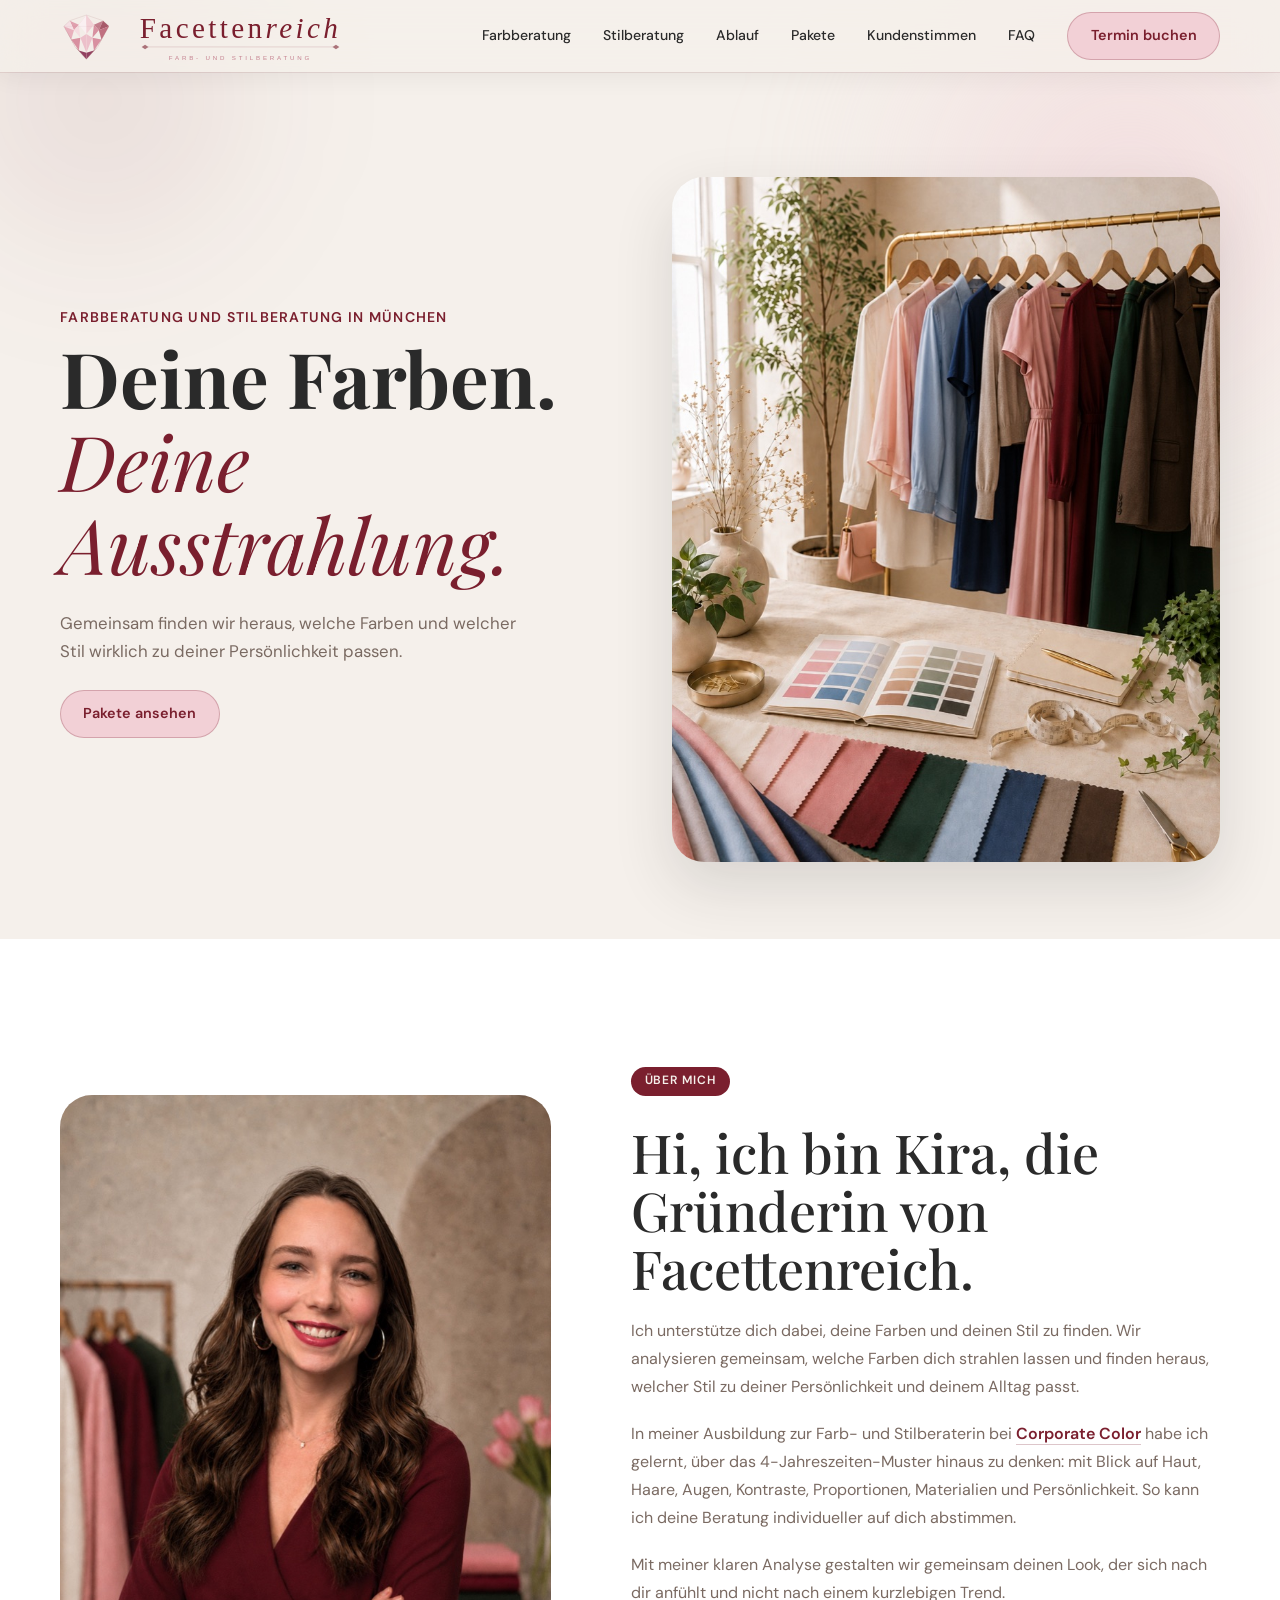
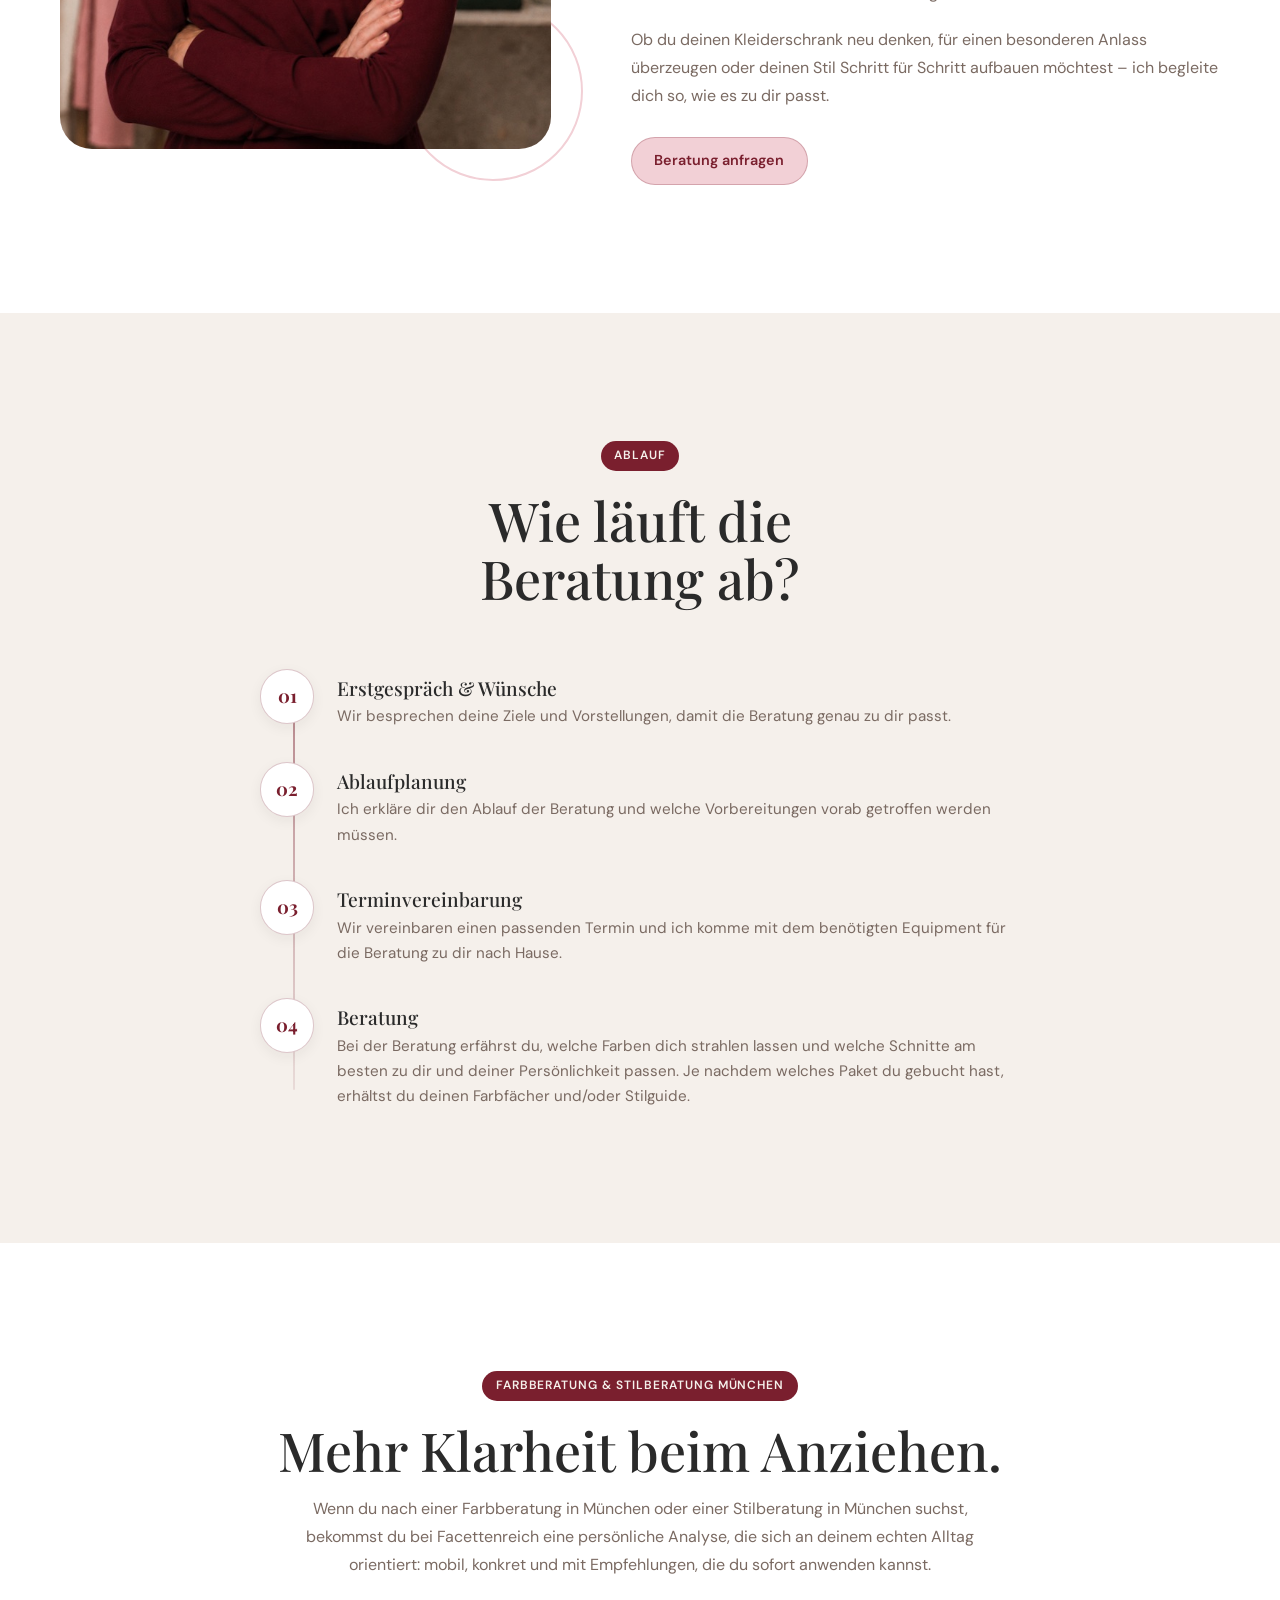
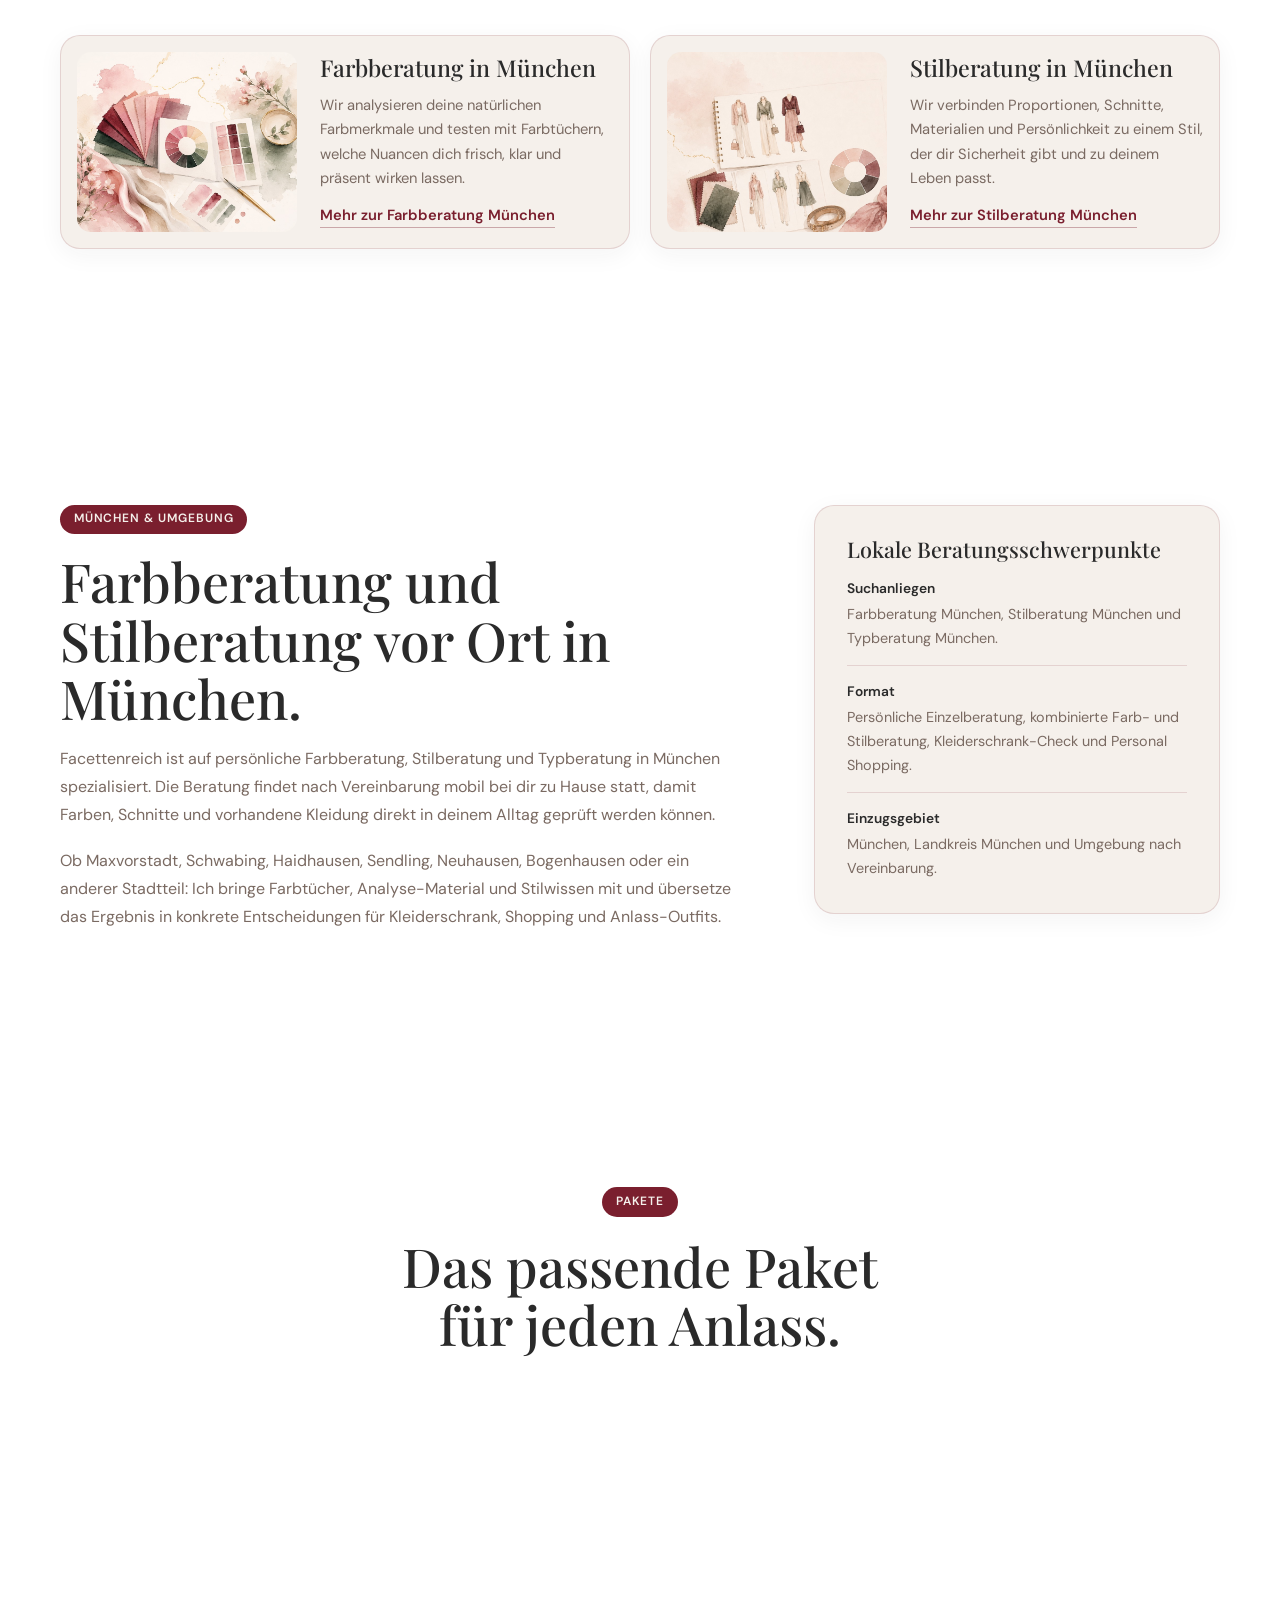
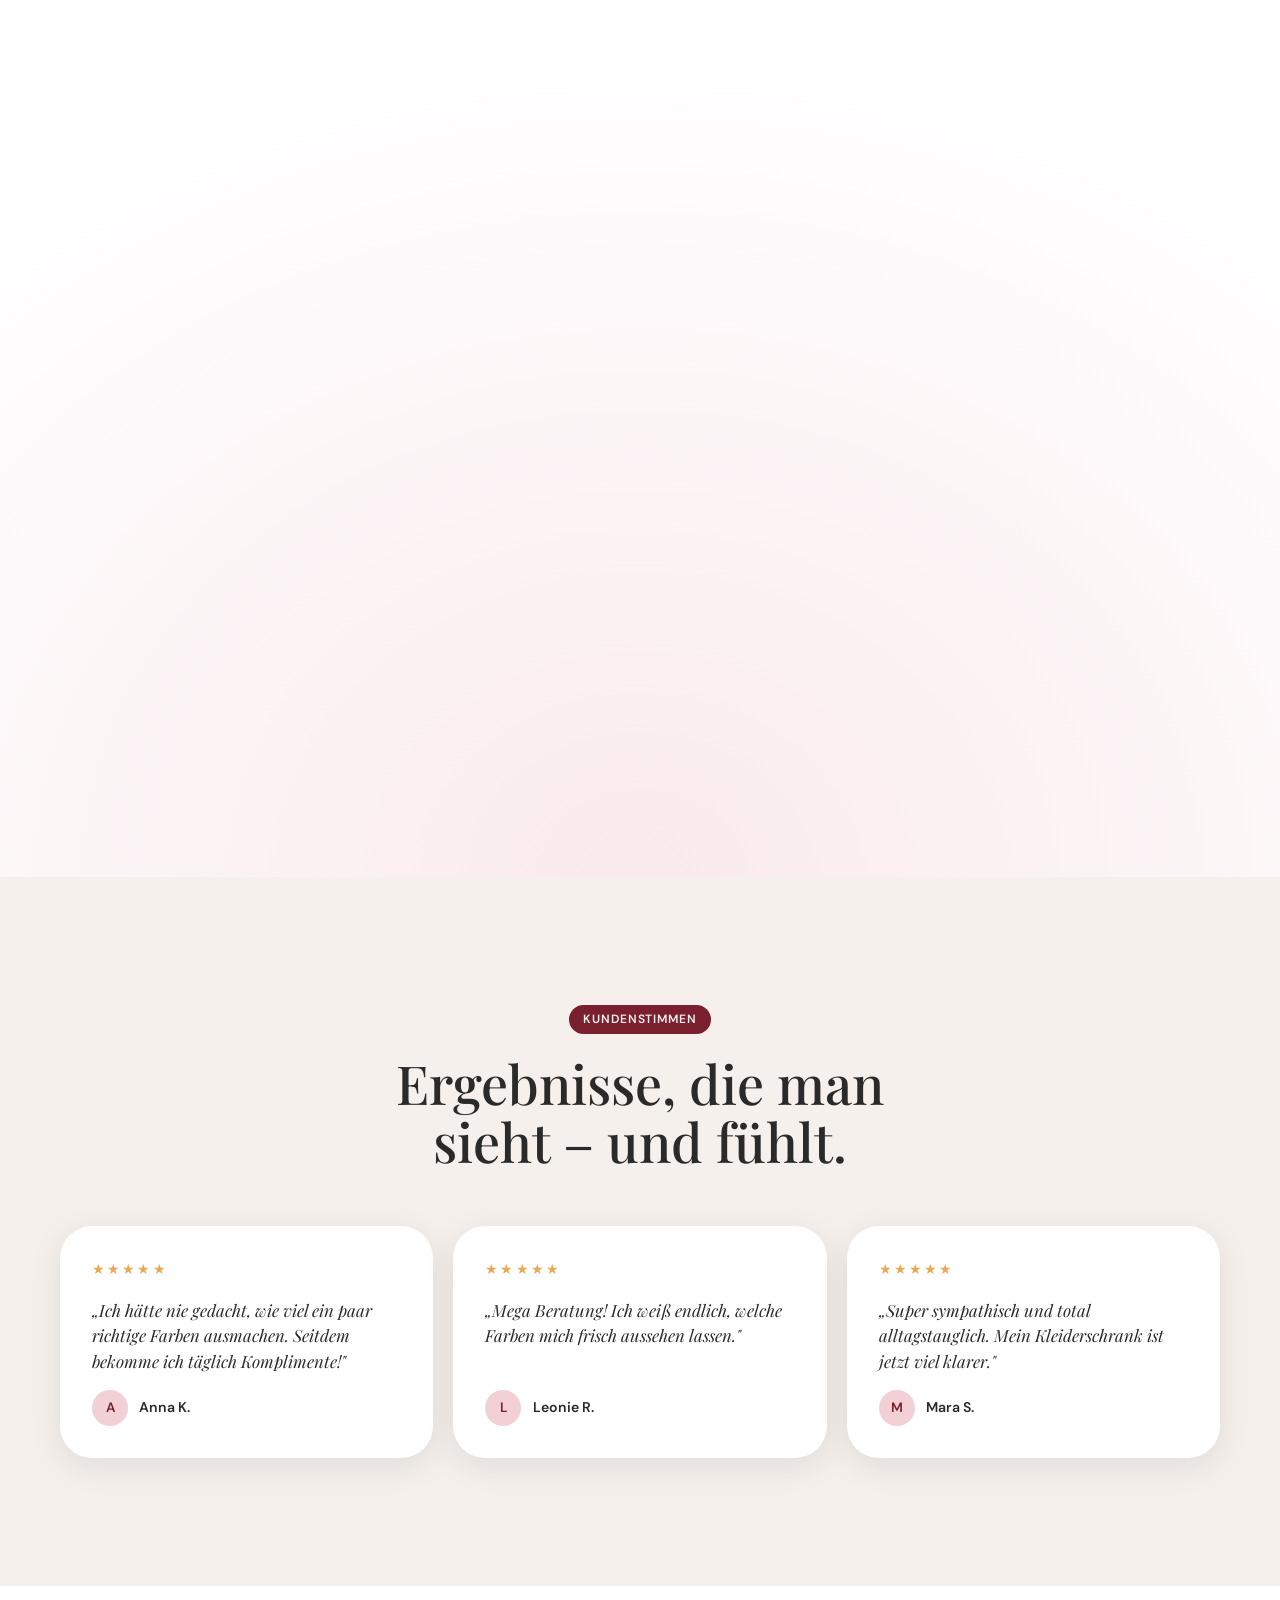
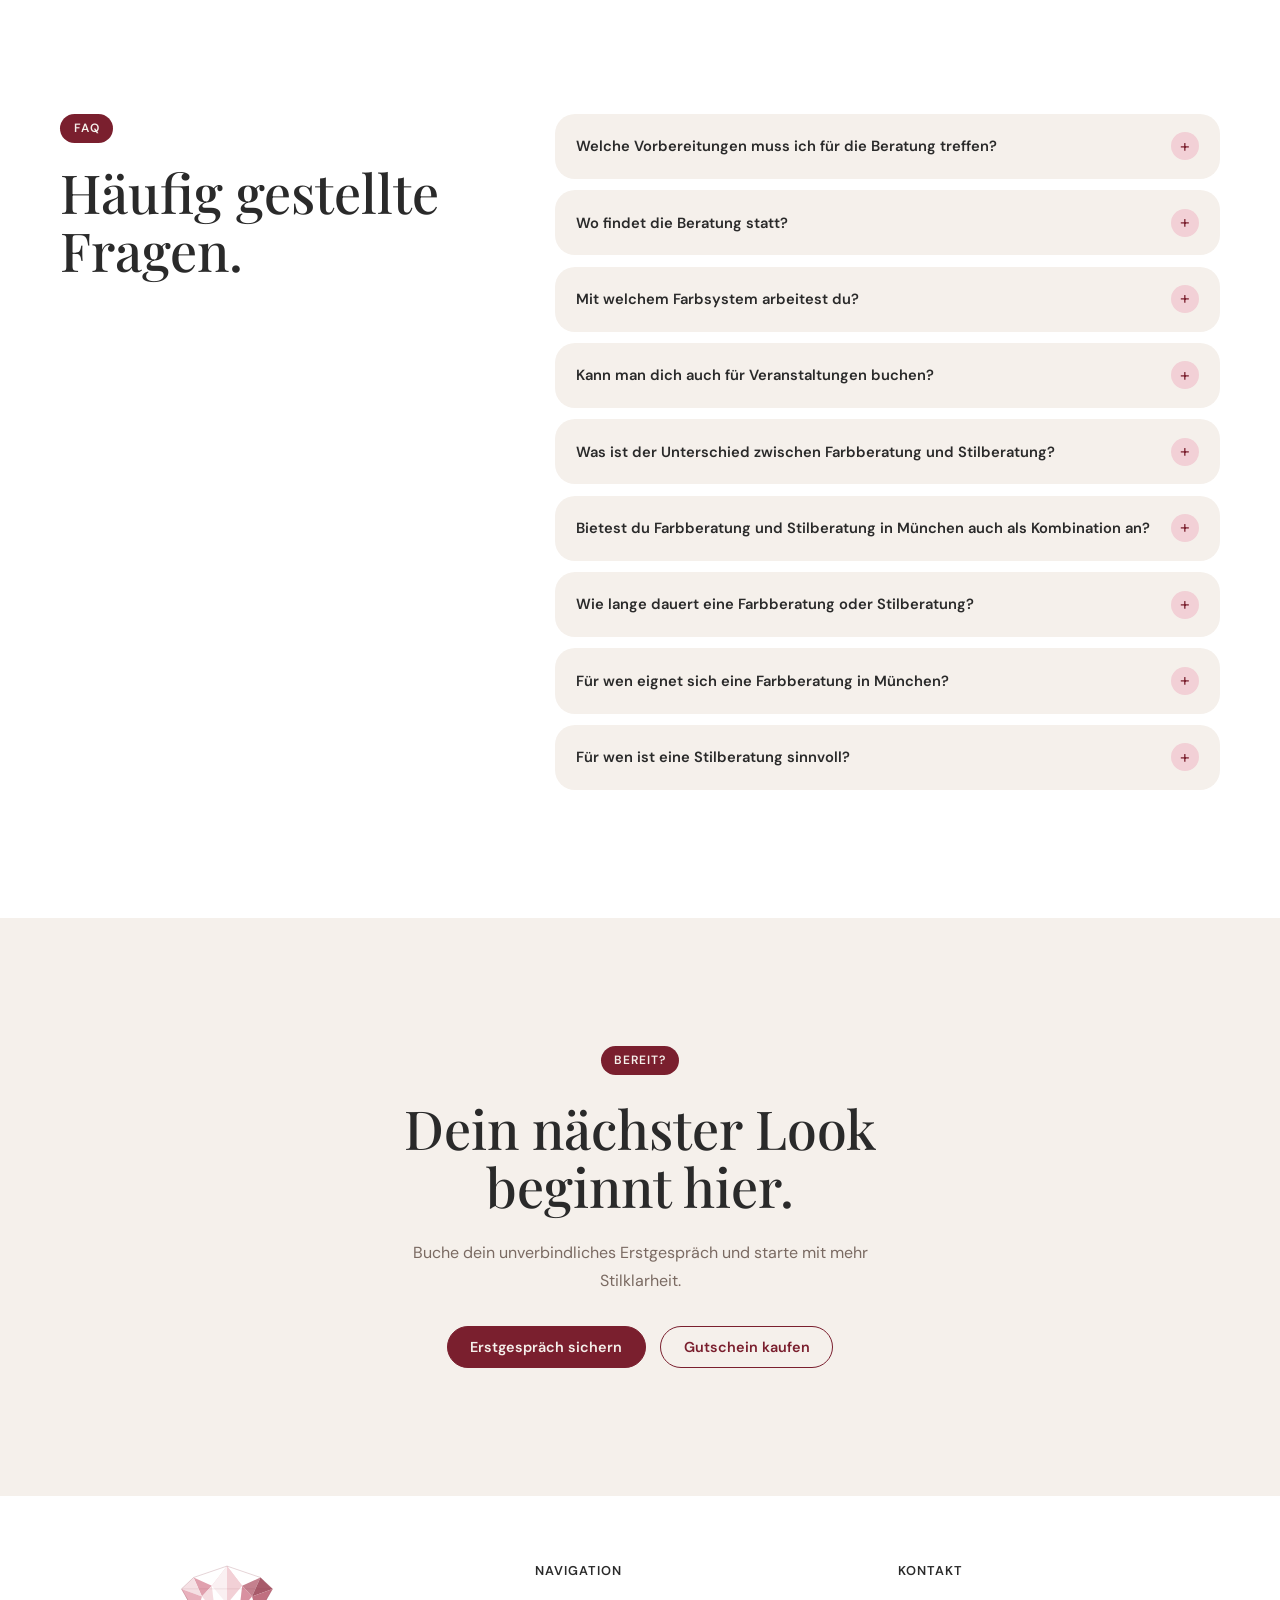
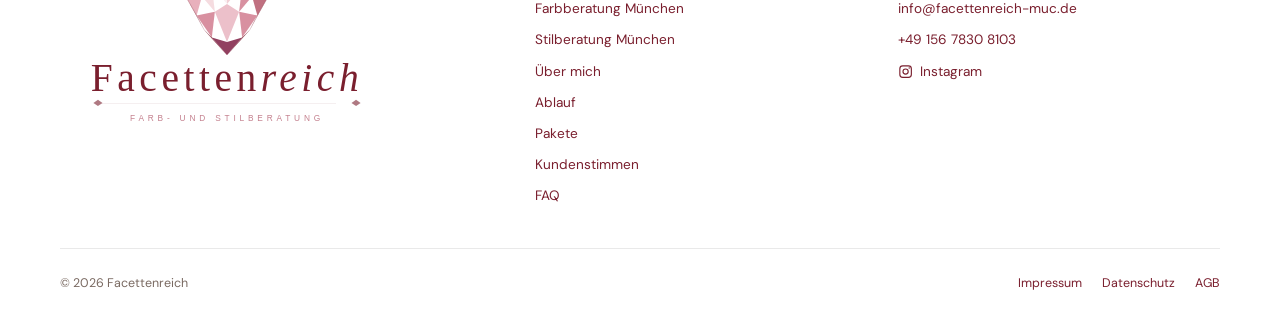
==== commit 6291aeb2: "Add consulting package prices" ====
--- a/index.html
+++ b/index.html
@@ -443,7 +443,7 @@
                   <h3 class="flip-back-title">Farbberatung</h3>
                   <p class="flip-back-desc">Bei der Farbberatung wird dein Farbtyp analysiert und ich zeige dir, welche Töne dich strahlen lassen. Du gehst mit einem klaren Farbsystem und deinem Farbfächer nach Hause, sodass du deine Erkenntnisse sofort im Alltag anwenden kannst.</p>
                   <div class="flip-back-meta">
-                    <span class="flip-back-price">Auf Anfrage</span>
+                    <span class="flip-back-price">299 Euro</span>
                     <span class="flip-back-duration">90–120 Min. · inkl. Farbfächer</span>
                   </div>
                   <button type="button" class="btn btn-pill btn--accent flip-anfrage" data-package="Farbberatung">Anfragen</button>
@@ -471,7 +471,7 @@
                   <h3 class="flip-back-title">Stilberatung</h3>
                   <p class="flip-back-desc">Wir verbinden Figur, Proportionen, Materialien und Stilrichtung zu einem stimmigen Gesamtbild. Das Ergebnis ist eine klare Stilidentität, die du im Alltag sofort nutzen kannst.</p>
                   <div class="flip-back-meta">
-                    <span class="flip-back-price">Auf Anfrage</span>
+                    <span class="flip-back-price">299 Euro</span>
                     <span class="flip-back-duration">90–120 Min. · inkl. persönlicher Stilguide</span>
                   </div>
                   <button type="button" class="btn btn-pill btn--accent flip-anfrage" data-package="Stilberatung">Anfragen</button>
@@ -499,7 +499,7 @@
                   <h3 class="flip-back-title">Farb- &amp; Stilberatung</h3>
                   <p class="flip-back-desc">Das optimale Gesamtpaket. Hier verbinden wir deine idealen Farben mit einem Stilkonzept, das zu deiner Figur, deinem Alltag und deiner Ausstrahlung passt.</p>
                   <div class="flip-back-meta">
-                    <span class="flip-back-price">Auf Anfrage</span>
+                    <span class="flip-back-price">599 Euro</span>
                     <span class="flip-back-duration">3–4 Std.</span>
                   </div>
                   <button type="button" class="btn btn-pill btn--accent flip-anfrage" data-package="Farb- &amp; Stilberatung">Anfragen</button>
@@ -527,7 +527,7 @@
                   <h3 class="flip-back-title">Herren-Spezial</h3>
                   <p class="flip-back-desc">Ob Business, smart casual oder Freizeit: Du erhältst Empfehlungen zu Farben, Passformen und Kombinationsmöglichkeiten – abgestimmt auf deinen Alltag.</p>
                   <div class="flip-back-meta">
-                    <span class="flip-back-price">Auf Anfrage</span>
+                    <span class="flip-back-price">449 Euro</span>
                     <span class="flip-back-duration">2–3 Std. · inkl. Farbfächer</span>
                   </div>
                   <button type="button" class="btn btn-pill btn--accent flip-anfrage" data-package="Herren-Spezial">Anfragen</button>
